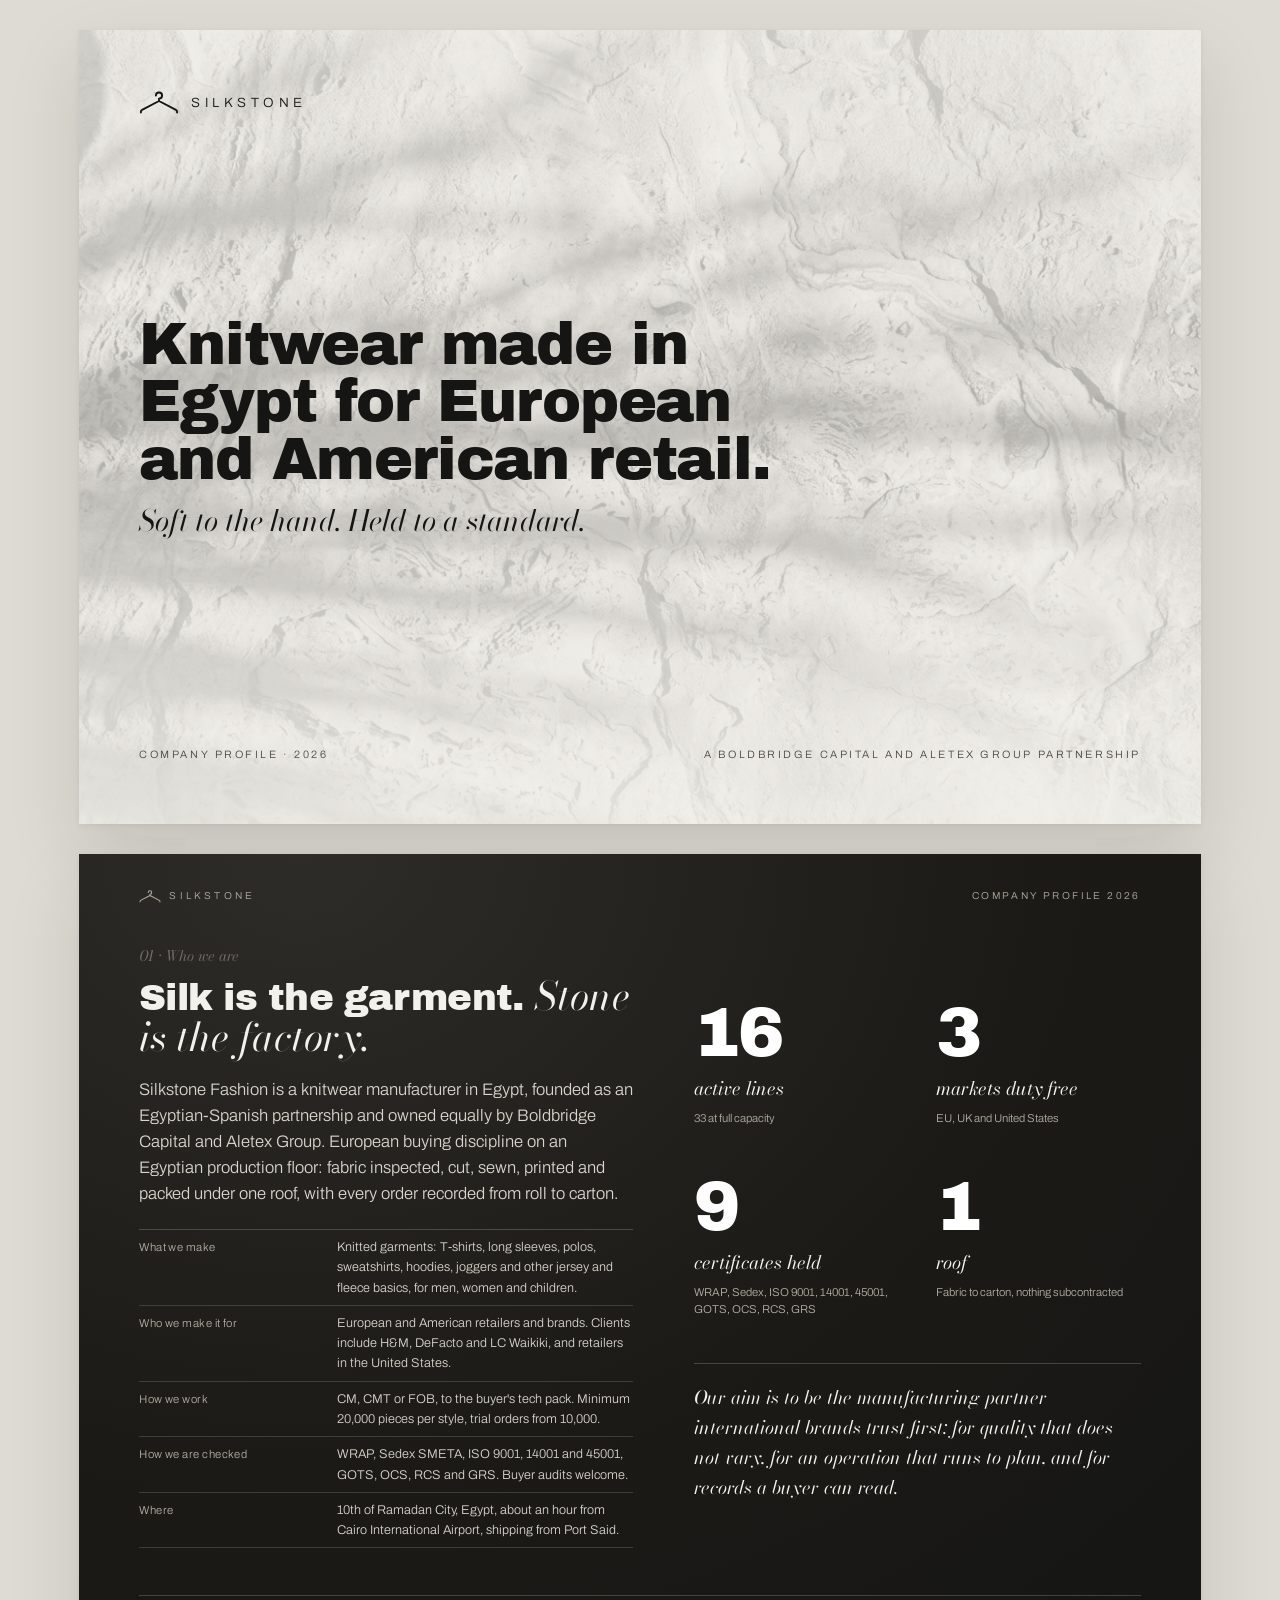
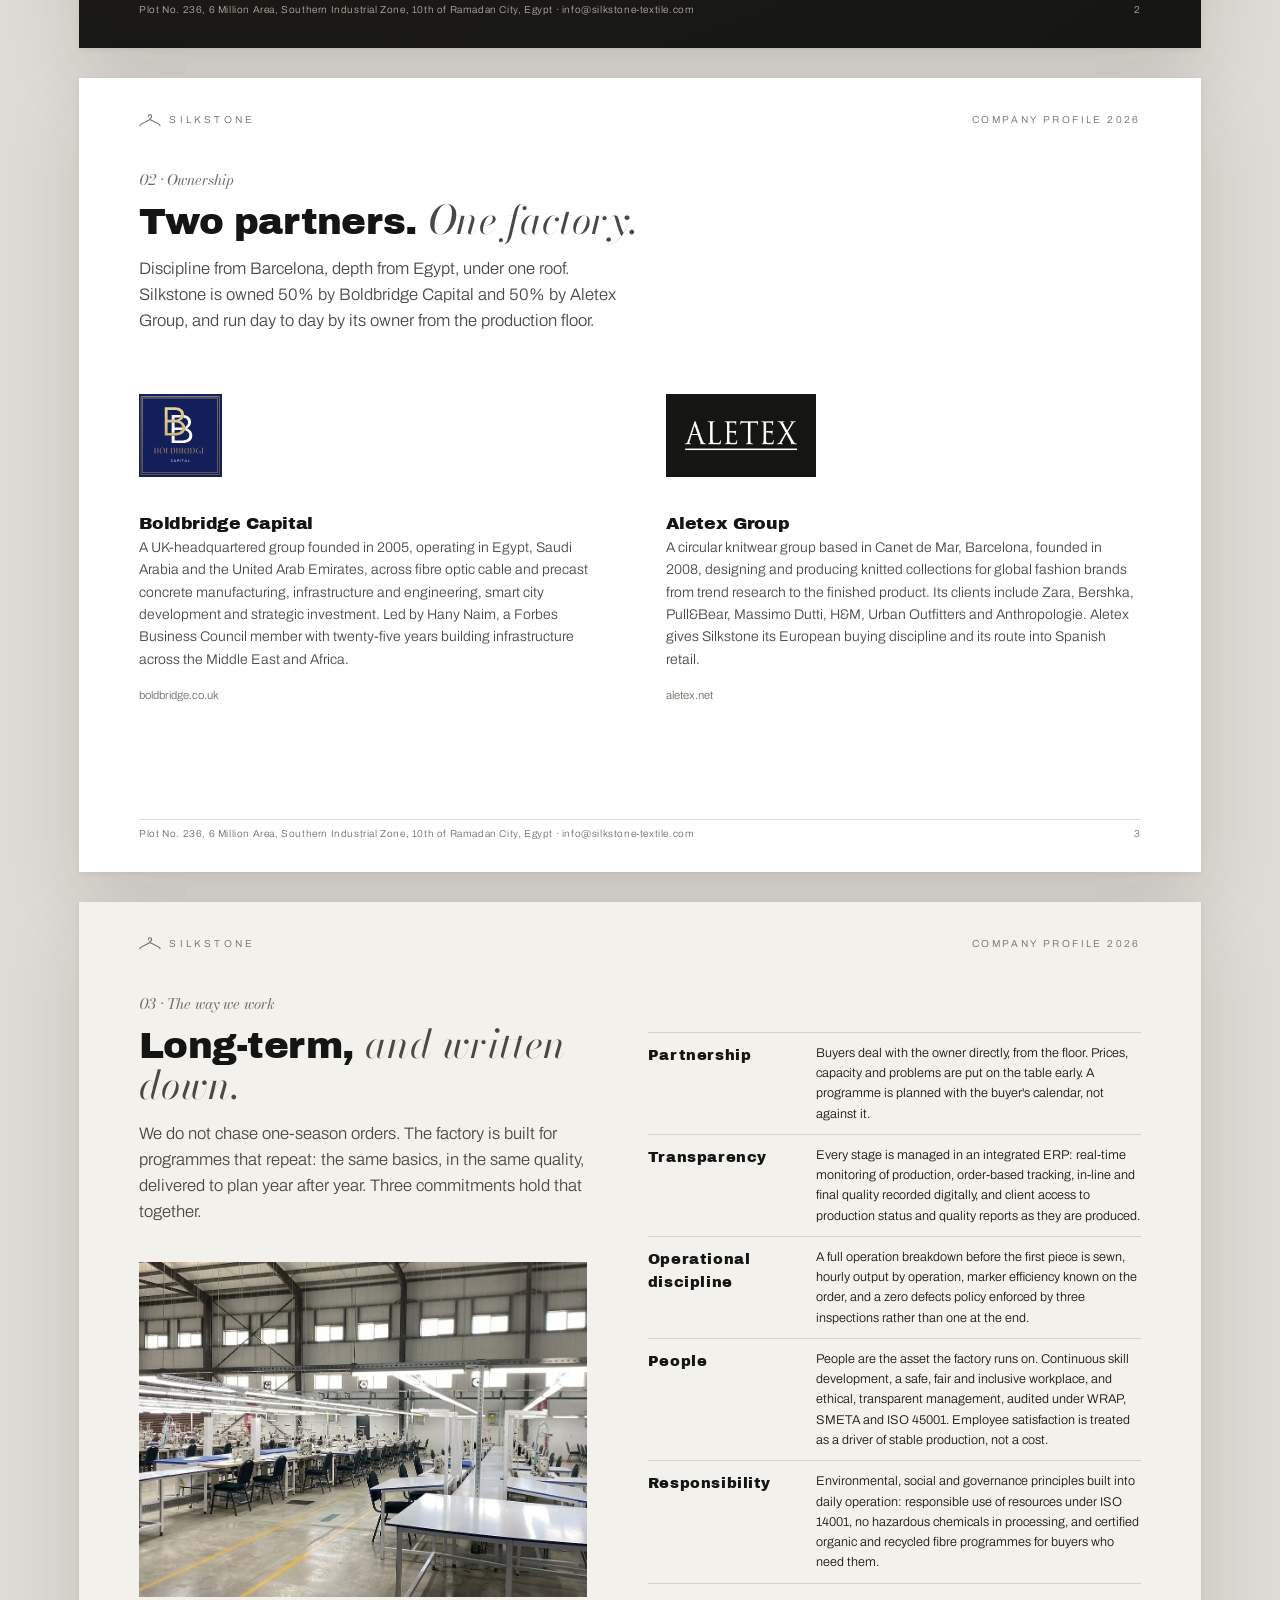
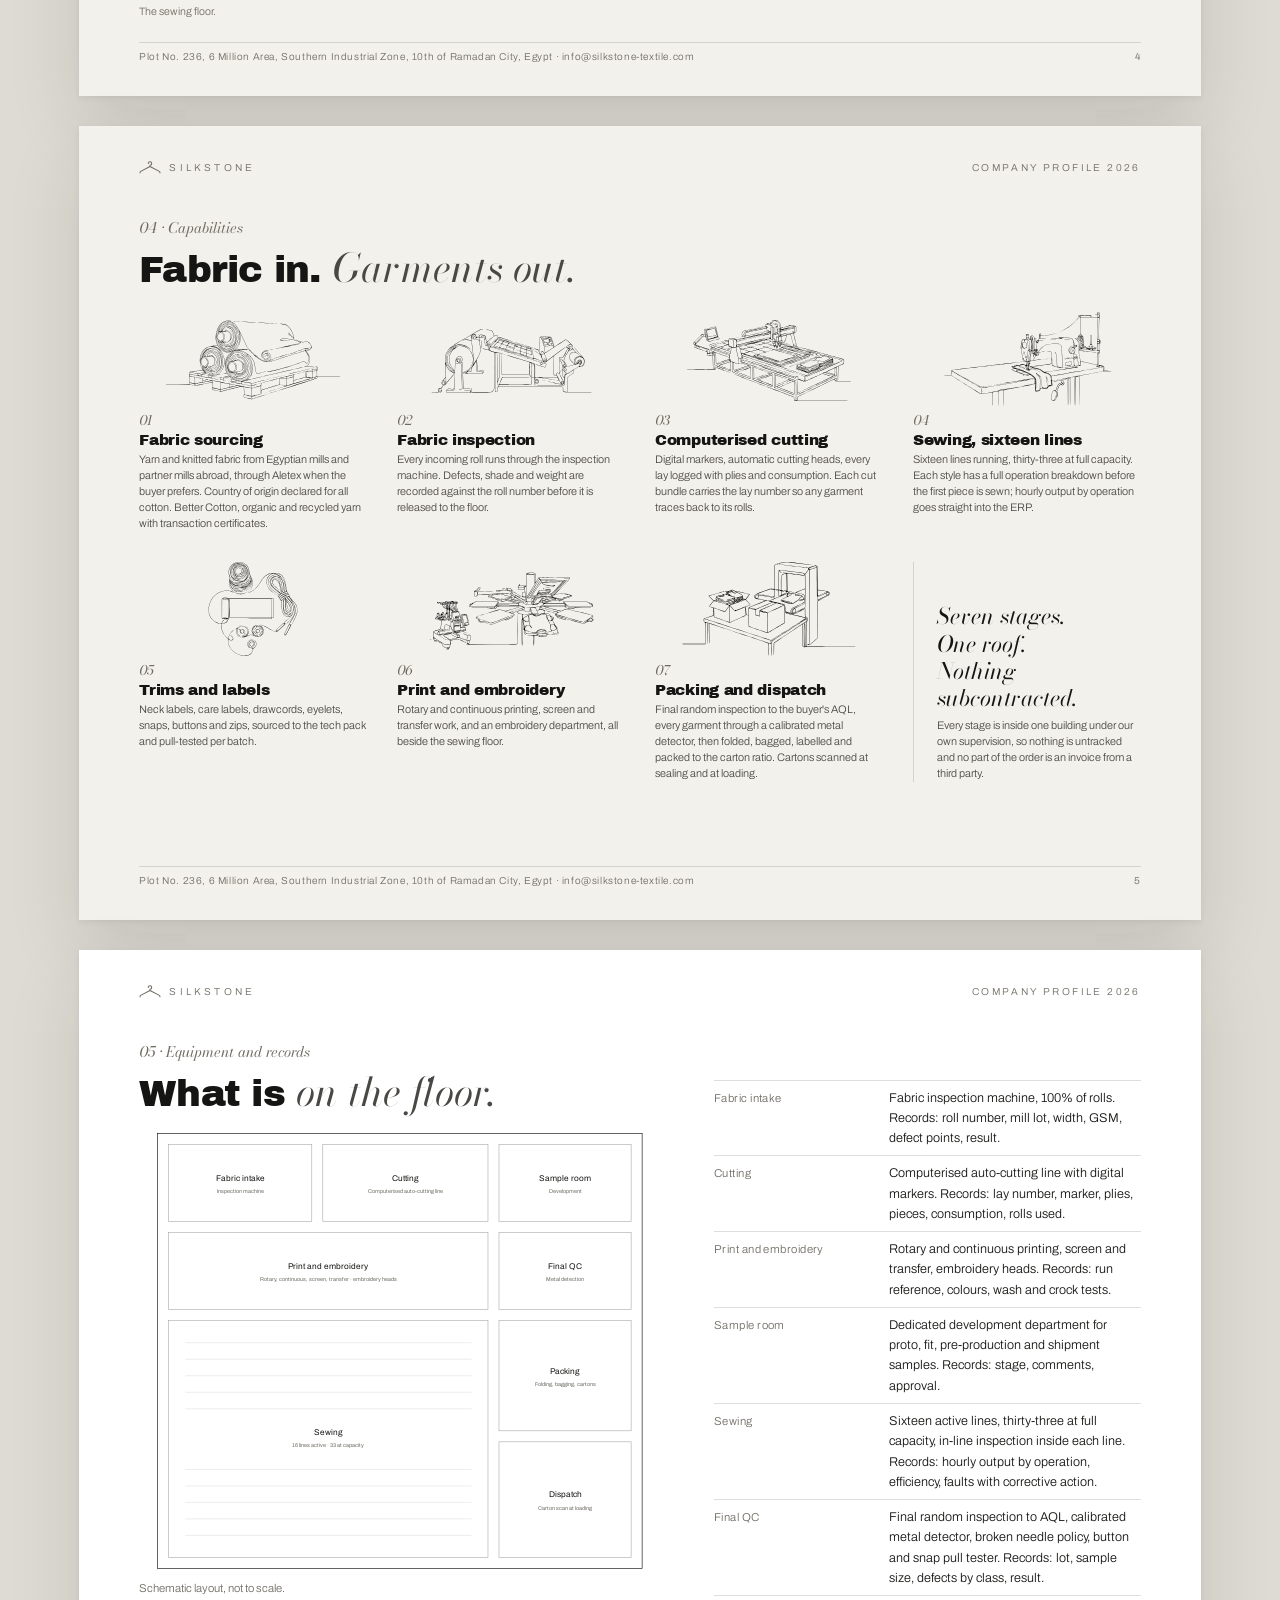
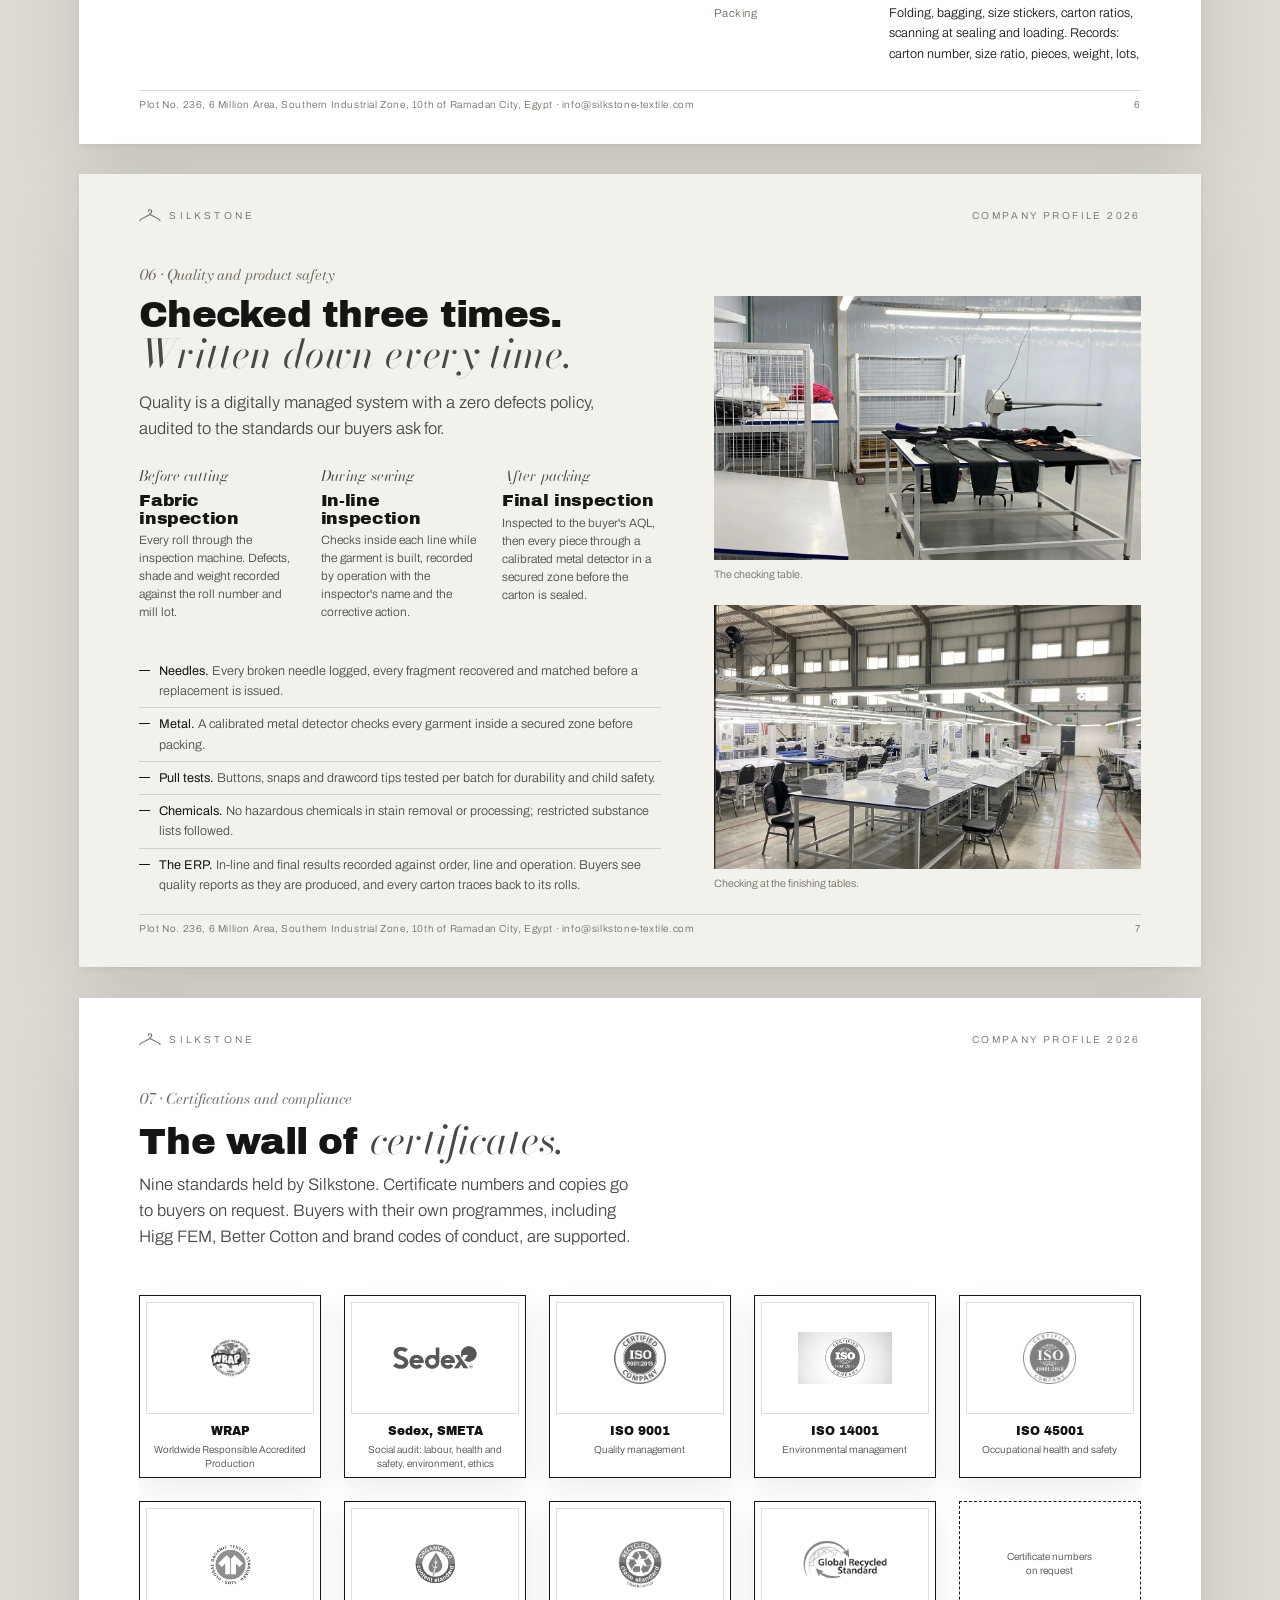
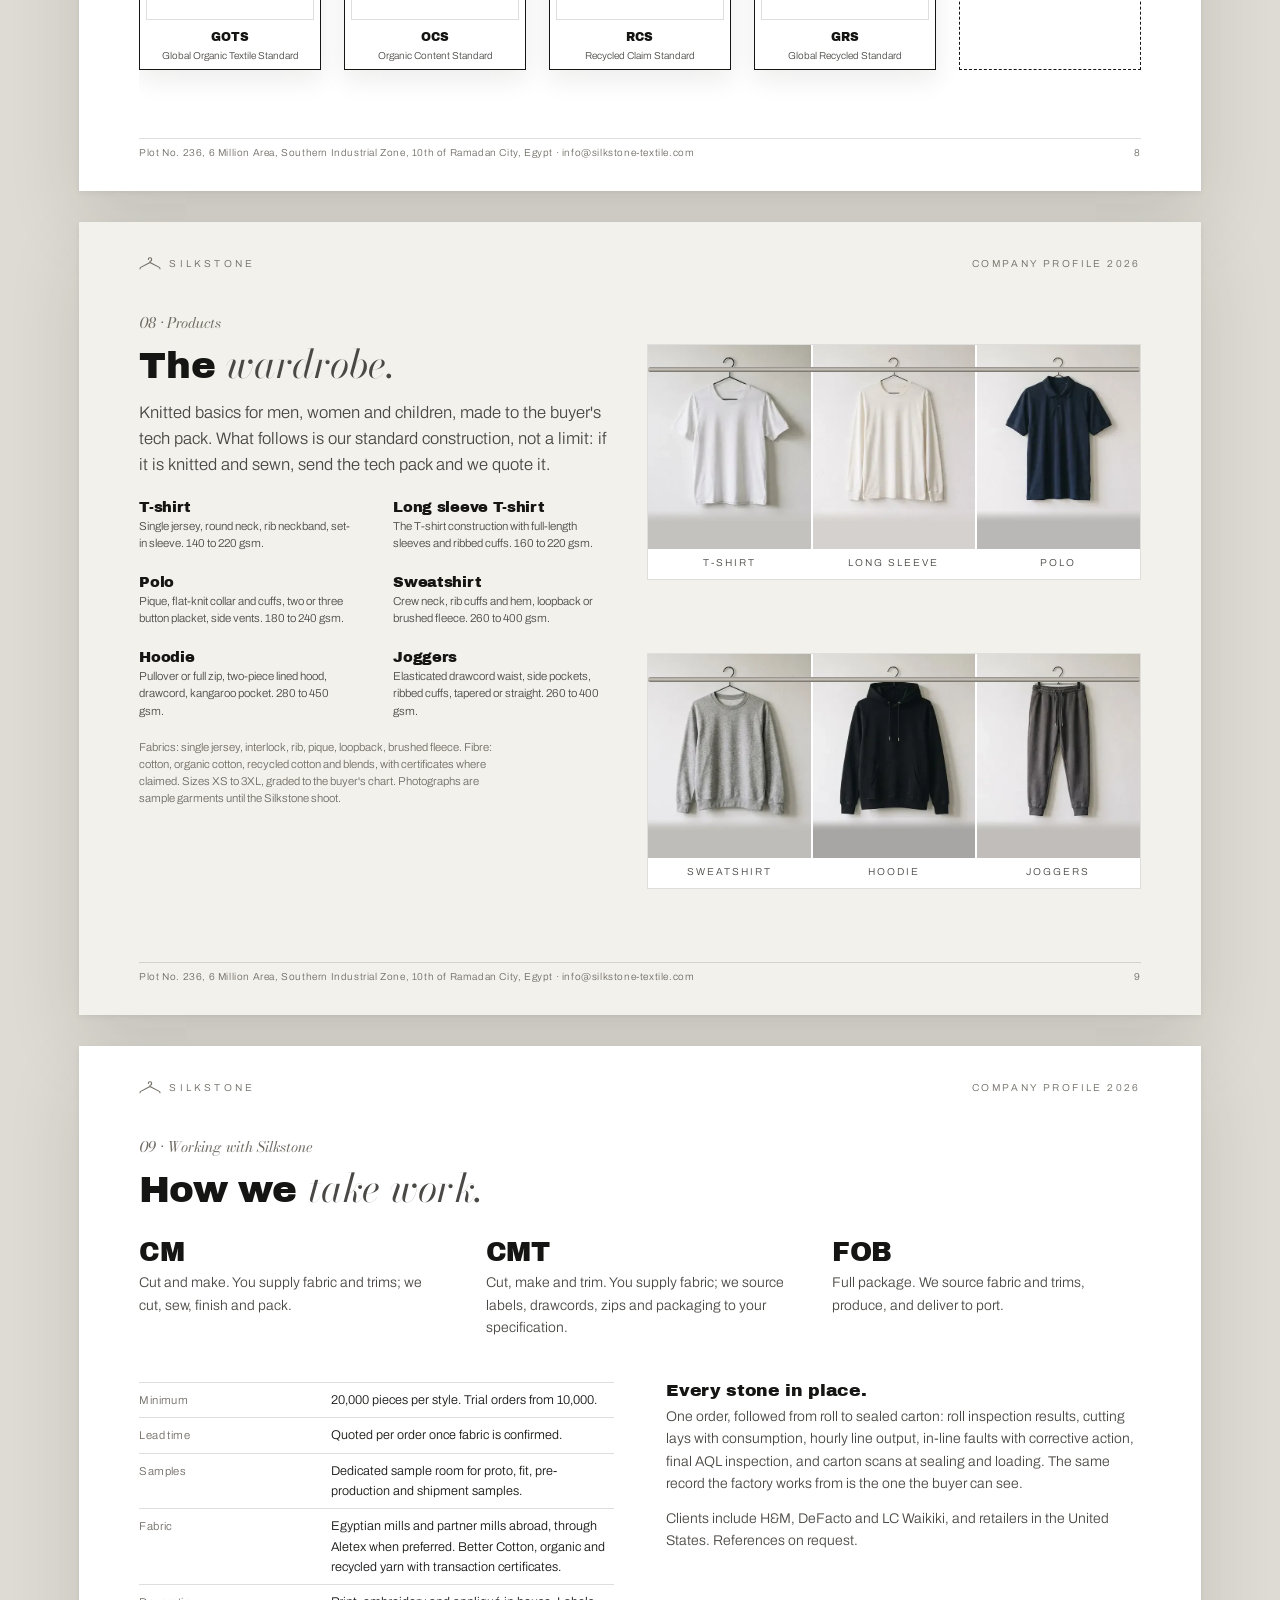
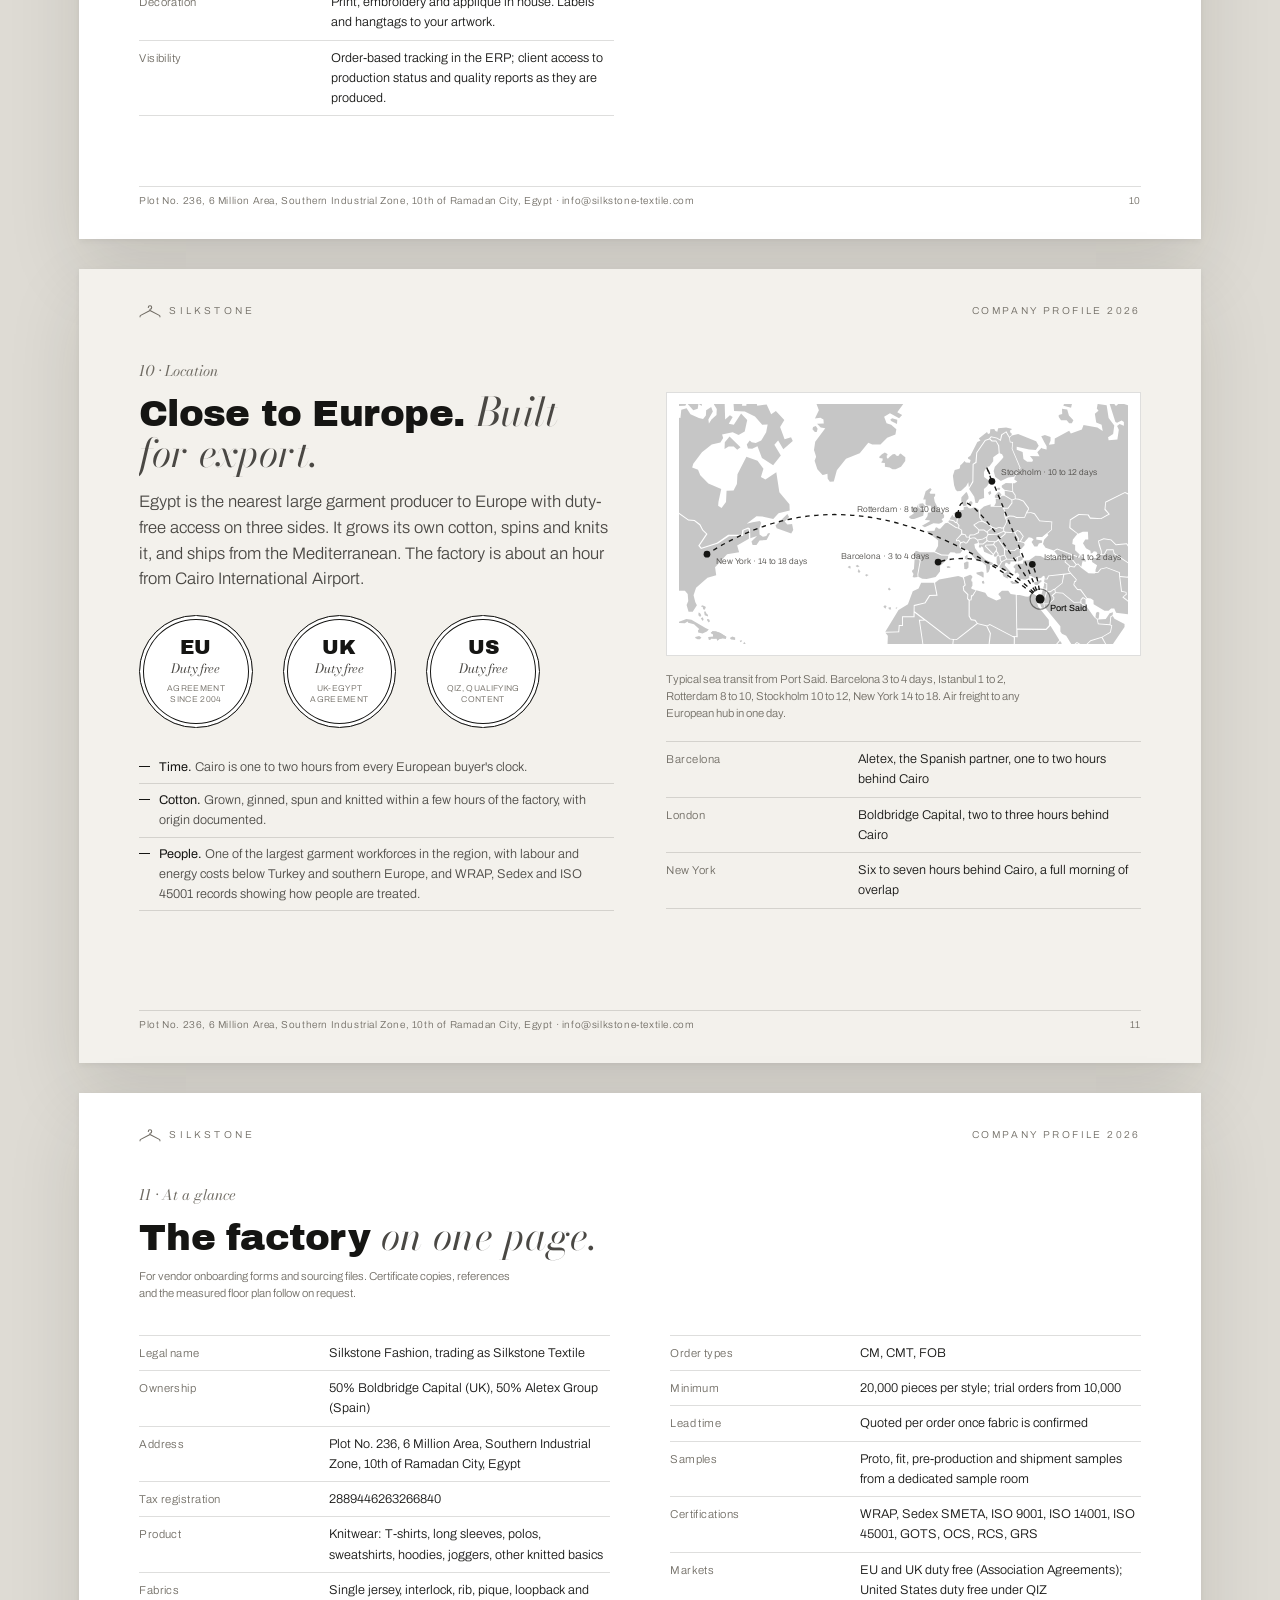
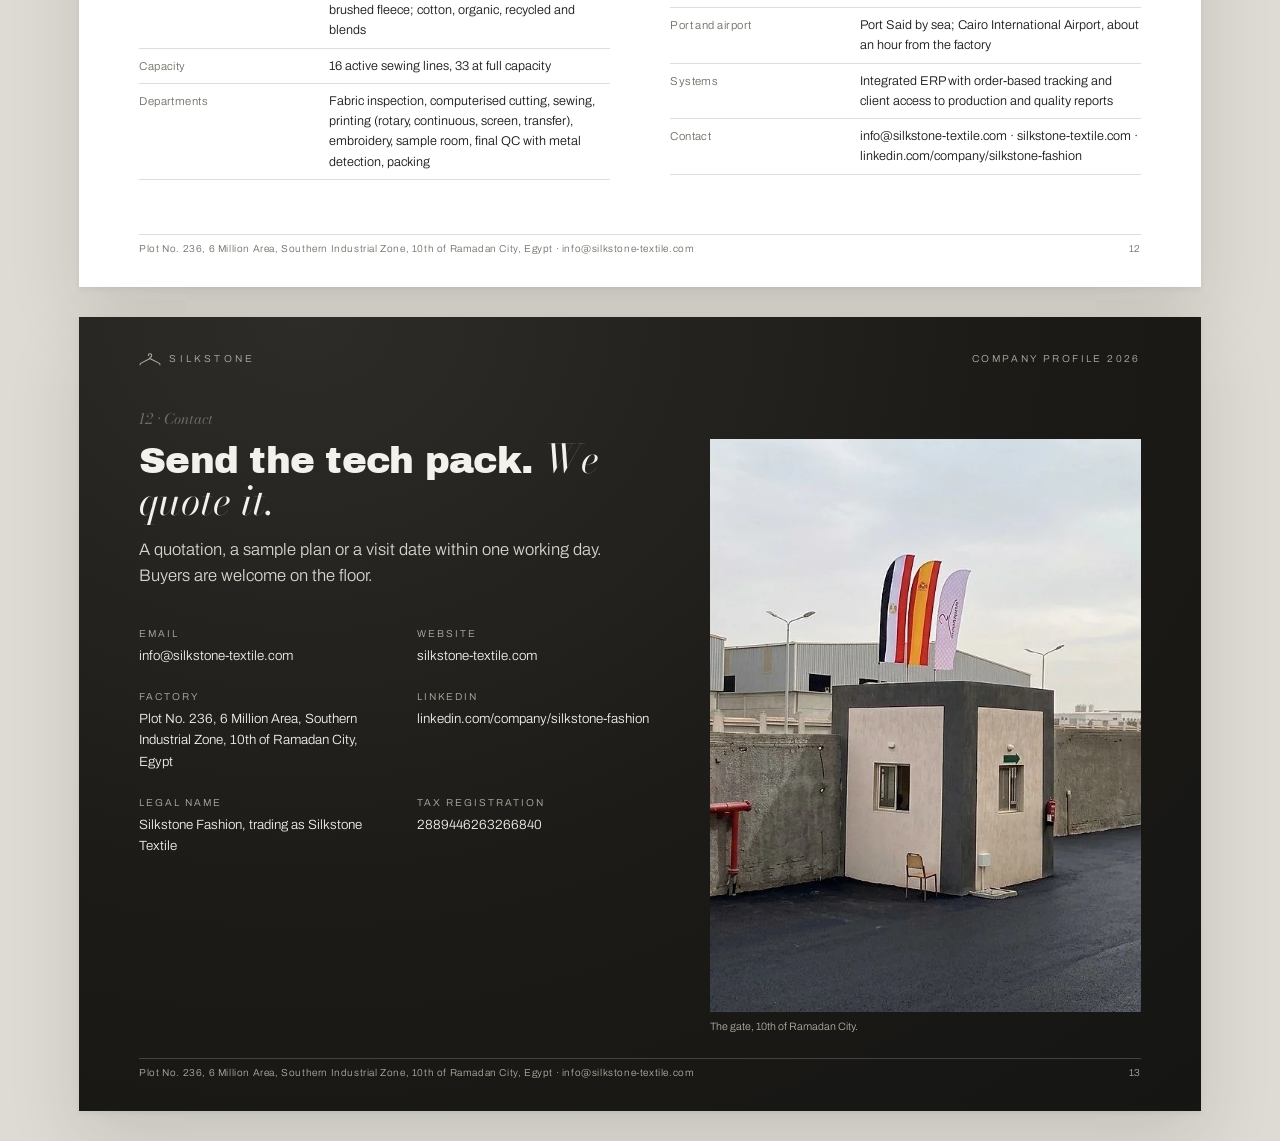
==== profile/index.html @ ae48a901 "Silkstone website, release version: full site with styles, photos, fonts and scripts" ====
<!DOCTYPE html>
<html lang="en">
<head>
<meta charset="UTF-8">
<meta name="viewport" content="width=device-width, initial-scale=1.0">
<title>Silkstone Fashion · Company profile 2026</title>
<meta name="robots" content="noindex">
<link rel="icon" href="../assets/logos/favicon.svg" type="image/svg+xml">
<link rel="preconnect" href="https://fonts.googleapis.com">
<link rel="preconnect" href="https://fonts.gstatic.com" crossorigin>
<link href="https://fonts.googleapis.com/css2?family=Archivo+Black&family=Archivo:wght@300;400;500&family=Bodoni+Moda:ital,opsz,wght@1,6..96,400;1,6..96,500&display=swap" rel="stylesheet">
<style>
:root{--white:#FFFFFF;--bone:#F3F1EC;--sand:#E9E3D8;--ash:#6F6B63;--graphite:#4A4844;--black:#151513;--line:rgba(21,21,19,.14);--line-strong:rgba(21,21,19,.4);
  --font:"Archivo",system-ui,sans-serif;--stone:"Archivo Black","Archivo",sans-serif;--silk:"Bodoni Moda","Didot",Georgia,serif;--m:16mm}
*{box-sizing:border-box}
html,body{margin:0;background:#dedbd4;color:var(--black);font-family:var(--font);font-weight:300;font-size:10.5pt;line-height:1.6;-webkit-font-smoothing:antialiased}
.page{width:297mm;height:210mm;position:relative;overflow:hidden;background:var(--bone);margin:8mm auto;page-break-after:always;break-after:page;padding:var(--m)}
.page.white{background:var(--white)}
.page.dark{background:radial-gradient(120% 140% at 20% 0%,#2E2C28 0%,#1B1A17 55%,#151513 100%);color:var(--bone)}
@media print{html,body{background:#fff}.page{margin:0;box-shadow:none}@page{size:A4 landscape;margin:0}}
@media screen{.page{box-shadow:0 30px 70px rgba(21,21,19,.12),0 2px 6px rgba(21,21,19,.06)}}
h1,h2,h3{font-family:var(--stone);font-weight:400;margin:0;letter-spacing:-.02em;line-height:1.02}
h1{font-size:46pt;line-height:.98}
h2{font-size:28pt}
h3{font-size:13pt}
em,.silk{font-family:var(--silk);font-style:italic;font-weight:400;font-variation-settings:"opsz" 72;letter-spacing:0;color:var(--graphite)}
h1 em,h2 em{font-size:1.06em}
.dark em,.dark .silk{color:var(--bone)}
p{margin:0 0 .9em;max-width:62ch}
.lead{font-size:12.5pt;line-height:1.55;color:var(--graphite);max-width:50ch}
.muted{color:var(--graphite)}
.small{font-size:8.5pt;color:var(--ash);line-height:1.5}
.label{font-size:7.5pt;letter-spacing:.3em;text-transform:uppercase;color:var(--ash);font-weight:400}
.dark .label,.dark .small{color:#B4AFA3}
.dark p{color:#D9D5CC}
/* running head and foot */
.head{position:absolute;left:var(--m);right:var(--m);top:9mm;display:flex;justify-content:space-between;align-items:center;font-size:7.5pt;letter-spacing:.24em;text-transform:uppercase;color:var(--ash)}
.head .brand{display:flex;align-items:center;gap:8px;letter-spacing:.34em}
.head .brand svg{width:22px;height:auto;overflow:visible}
.head .brand svg path{fill:none;stroke:currentColor;stroke-width:5;stroke-linecap:round;stroke-linejoin:round}
.dark .head{color:#B4AFA3}
.foot{position:absolute;left:var(--m);right:var(--m);bottom:8mm;display:flex;justify-content:space-between;font-size:7.5pt;letter-spacing:.06em;color:var(--ash);border-top:1px solid var(--line);padding-top:6px}
.dark .foot{color:#B4AFA3;border-color:rgba(243,241,236,.2)}
.n{font-family:var(--silk);font-style:italic;font-size:11pt;color:var(--ash);display:block;margin-bottom:8px}
.body{position:absolute;left:var(--m);right:var(--m);top:24mm;bottom:20mm;overflow:hidden;display:flex;flex-direction:column}
.body>.two,.body>.contact-grid,.body>.wardrobe,.body>.stages{flex:1;height:auto;min-height:0}
.two>*{min-height:0;min-width:0}
/* grids */
.two{display:grid;grid-template-columns:1fr 1fr;gap:14mm;height:100%}
.two.narrow{grid-template-columns:1.1fr .9fr}
.three{display:grid;grid-template-columns:repeat(3,1fr);gap:10mm}
.four{display:grid;grid-template-columns:repeat(4,1fr);gap:8mm}
.fig{margin:0;height:100%;display:flex;flex-direction:column}
.fig img{width:100%;flex:1;min-height:0;object-fit:cover;display:block}
.fig figcaption{font-size:8pt;color:var(--ash);margin-top:6px}
.blank{display:grid;place-items:center;text-align:center;color:var(--ash);font-size:8.5pt;letter-spacing:.04em;line-height:1.6;background:var(--white);border:1px solid var(--line);background-image:repeating-linear-gradient(135deg,transparent 0 22px,rgba(21,21,19,.035) 22px 23px)}
.rows{border-top:1px solid var(--line)}
.row{display:grid;grid-template-columns:34% 1fr;gap:8mm;padding:7px 0;border-bottom:1px solid var(--line);font-size:9.5pt}
.row .k{color:var(--ash);font-size:8.5pt;letter-spacing:.04em;padding-top:1px}
.rows.dk{border-color:rgba(243,241,236,.2)}.rows.dk .row{border-color:rgba(243,241,236,.16);color:#D9D5CC}.rows.dk .row .k{color:#B4AFA3}
.dash{list-style:none;padding:0;margin:0}
.dash li{position:relative;padding:6px 0 6px 20px;border-bottom:1px solid var(--line);color:var(--graphite);font-size:9.5pt}
.dash li::before{content:"";position:absolute;left:0;top:15px;width:11px;height:1px;background:var(--black)}
.dash li b{color:var(--black);font-weight:400}
/* cover */
.cover{background:var(--bone) url(../assets/img/limestone-2000.webp) center/cover no-repeat}
.cover::before{content:"";position:absolute;inset:0;background:linear-gradient(180deg,rgba(243,241,236,.82),rgba(243,241,236,.7) 50%,rgba(243,241,236,.92))}
.cover .in{position:relative;height:100%;display:flex;flex-direction:column;justify-content:space-between}
.cover .brand{display:flex;align-items:center;gap:12px;font-size:10pt;letter-spacing:.34em}
.cover .brand svg{width:40px;overflow:visible}
.cover .brand svg path{fill:none;stroke:currentColor;stroke-width:5;stroke-linecap:round;stroke-linejoin:round}
.cover h1{max-width:18ch;font-size:44pt}
.cover .silk{display:block;font-size:22pt;margin-top:10px;color:var(--black)}
.cover .meta{display:flex;justify-content:space-between;align-items:flex-end;font-size:8pt;letter-spacing:.24em;text-transform:uppercase;color:var(--graphite)}
/* figures slab */
.figs{display:grid;grid-template-columns:repeat(4,1fr);gap:10mm;align-items:start}
.figs b{display:block;font-family:var(--stone);font-weight:400;font-size:52pt;line-height:1;color:var(--white);letter-spacing:-.03em}
.figs i{display:block;font-family:var(--silk);font-size:14pt;color:var(--bone);margin-top:6px}
.figs small{display:block;color:#B4AFA3;font-size:8.5pt;margin-top:6px;line-height:1.5}
/* partners */
.partner .plogo{height:26mm;display:flex;align-items:center;margin-bottom:8mm}
.partner .plogo img{height:22mm;width:auto}
.partner .plogo .darkbox{background:var(--black);height:22mm;display:flex;align-items:center;padding:0 18px}
.partner .plogo .darkbox img{height:auto;width:30mm}
/* stages */
.stages{display:grid;grid-template-columns:repeat(4,1fr);gap:8mm 8mm;height:100%;align-content:start}
.stage img{width:100%;height:25mm;object-fit:contain;display:block;margin-bottom:4px}
.stage h3{font-size:11.5pt;margin-bottom:4px}
.stage p{font-size:8.2pt;color:var(--graphite);line-height:1.45;margin:0}
.stage .num{font-family:var(--silk);font-style:italic;color:var(--ash);font-size:10pt}
.stage.closing{display:flex;flex-direction:column;justify-content:flex-end;border-left:1px solid var(--line);padding-left:6mm}
/* plan */
.plan{width:100%;height:auto;max-height:118mm;display:block}
.plan .shell{fill:none;stroke:var(--black);stroke-width:1.2}
.plan rect.r{fill:var(--white);stroke:var(--line-strong);stroke-width:1}
.plan text{font-size:15px;fill:var(--black);text-anchor:middle;font-family:var(--font);font-weight:400}
.plan text.sub{font-size:10px;fill:var(--ash)}
.plan .lines line{stroke:var(--line);stroke-width:1}
/* certificates */
.frames{display:grid;grid-template-columns:repeat(5,1fr);gap:6mm}
.frame{background:var(--white);border:1px solid var(--black);padding:6px;text-align:center;box-shadow:0 10px 24px rgba(21,21,19,.08)}
.frame .mat{border:1px solid var(--line);aspect-ratio:3/2;display:grid;place-items:center;padding:10px}
.frame .mat img{max-height:14mm;max-width:70%;filter:grayscale(1);opacity:.85}
.frame b{display:block;font-family:var(--stone);font-weight:400;font-size:9pt;margin:8px 0 2px}
.frame span{display:block;font-size:7.5pt;color:var(--graphite);line-height:1.4;padding:0 4px}
/* wardrobe */
.rail{position:relative;background:var(--white);border:1px solid var(--line);padding:0;align-self:start}
.rail .steel{position:absolute;left:0;right:0;top:6mm;height:5px;background:linear-gradient(180deg,#8f8b84,#c9c5bd 45%,#6f6b63);border-radius:3px;z-index:2}
.rail .strip{display:grid;grid-template-columns:repeat(3,1fr);gap:2px}
.wardrobe{display:grid;grid-template-columns:1fr 1.05fr;grid-template-rows:1fr 1fr;gap:6mm 10mm;height:100%}
.wardrobe>div:first-child{grid-row:1/span 2}
.rail .strip div{text-align:center;font-size:7.5pt;letter-spacing:.2em;text-transform:uppercase;color:var(--graphite);padding-bottom:8px}
.rail .strip img{width:100%;height:54mm;object-fit:cover;object-position:50% 20%;display:block;margin-bottom:6px}
.specs{display:grid;grid-template-columns:repeat(3,1fr);gap:6mm 10mm;margin-top:8mm}
.spec h3{font-size:11pt;margin-bottom:3px}
.spec p{font-size:8.6pt;color:var(--graphite);line-height:1.5;margin:0}
/* map */
.routemap{position:relative;background:var(--white);border:1px solid var(--line);padding:3mm;height:70mm}
.routemap .crop{position:relative;overflow:hidden;height:100%}
.routemap .inner{position:absolute;width:237%;left:-55%;top:-34%}
.routemap .inner img{width:100%;opacity:.22;filter:grayscale(1);display:block}
.routes{position:absolute;inset:0;width:100%;height:100%}
.routes path{fill:none;stroke:var(--black);stroke-width:1.2;stroke-dasharray:4 4}
.routes circle{fill:var(--black)}
.routes text{font-size:7.5px;fill:var(--graphite);font-family:var(--font)}
.routes .home text{font-size:8px;fill:var(--black);font-weight:500}
.routes .home .ring{fill:none;stroke:var(--black);stroke-width:1;opacity:.5}
.stamps{display:flex;gap:8mm;margin-top:6mm}
.stamp{width:30mm;aspect-ratio:1;border:1px solid var(--black);border-radius:50%;display:grid;place-content:center;text-align:center;padding:8px;box-shadow:inset 0 0 0 3px var(--white),inset 0 0 0 4px var(--black);background:var(--white)}
.stamp b{font-family:var(--stone);font-weight:400;font-size:15pt;display:block;line-height:1}
.stamp span{display:block;font-family:var(--silk);font-style:italic;font-size:9.5pt;color:var(--graphite);margin-top:2px}
.stamp small{display:block;font-size:6.3pt;letter-spacing:.04em;text-transform:uppercase;color:var(--ash);margin-top:4px;line-height:1.3;max-width:22mm;margin-left:auto;margin-right:auto}
/* contact */
.contact-grid{display:grid;grid-template-columns:1.2fr 1fr;gap:14mm;height:100%}
.facts{display:grid;grid-template-columns:1fr 1fr;gap:6mm 10mm;margin:0}
.facts dt{font-size:7.5pt;letter-spacing:.2em;text-transform:uppercase;color:var(--ash);margin-bottom:3px}
.facts dd{margin:0;font-size:10pt}
.dark .facts dt{color:#B4AFA3}
.dark .facts dd{color:var(--bone)}
</style>
</head>
<body>

<!-- 1 · Cover -->
<section class="page cover">
  <div class="in">
    <div class="brand"><svg viewBox="0 0 104 62" aria-hidden="true"><path d="M44 12 A8 8 0 1 1 52 20 L52 26 L96 49 Q100 51 99 56 M52 26 L8 49 Q4 51 5 56"/></svg>SILKSTONE</div>
    <div>
      <h1>Knitwear made in Egypt for European and American retail.</h1>
      <span class="silk">Soft to the hand. Held to a standard.</span>
    </div>
    <div class="meta"><span>Company profile · 2026</span><span>A Boldbridge Capital and Aletex Group partnership</span></div>
  </div>
</section>

<!-- 2 · Who we are -->
<section class="page dark">
  <div class="head"><span class="brand"><svg viewBox="0 0 104 62" aria-hidden="true"><path d="M44 12 A8 8 0 1 1 52 20 L52 26 L96 49 Q100 51 99 56 M52 26 L8 49 Q4 51 5 56"/></svg>SILKSTONE</span><span>Company profile 2026</span></div>
  <div class="body">
    <span class="n">01 · Who we are</span>
    <div class="two" style="grid-template-columns:1.05fr .95fr;gap:16mm;height:auto">
      <div>
        <h2>Silk is the garment. <em>Stone is the factory.</em></h2>
        <p class="lead" style="color:#D9D5CC;margin-top:5mm">Silkstone Fashion is a knitwear manufacturer in Egypt, founded as an Egyptian-Spanish partnership and owned equally by Boldbridge Capital and Aletex Group. European buying discipline on an Egyptian production floor: fabric inspected, cut, sewn, printed and packed under one roof, with every order recorded from roll to carton.</p>
        <div class="rows dk" style="margin-top:6mm">
          <div class="row"><div class="k">What we make</div><div>Knitted garments: T-shirts, long sleeves, polos, sweatshirts, hoodies, joggers and other jersey and fleece basics, for men, women and children.</div></div>
          <div class="row"><div class="k">Who we make it for</div><div>European and American retailers and brands. Clients include H&amp;M, DeFacto and LC Waikiki, and retailers in the United States.</div></div>
          <div class="row"><div class="k">How we work</div><div>CM, CMT or FOB, to the buyer's tech pack. Minimum 20,000 pieces per style, trial orders from 10,000.</div></div>
          <div class="row"><div class="k">How we are checked</div><div>WRAP, Sedex SMETA, ISO 9001, 14001 and 45001, GOTS, OCS, RCS and GRS. Buyer audits welcome.</div></div>
          <div class="row"><div class="k">Where</div><div>10th of Ramadan City, Egypt, about an hour from Cairo International Airport, shipping from Port Said.</div></div>
        </div>
      </div>
      <div class="figs" style="grid-template-columns:1fr 1fr;gap:12mm 10mm;align-content:start;padding-top:6mm">
        <div><b>16</b><i>active lines</i><small>33 at full capacity</small></div>
        <div><b>3</b><i>markets duty free</i><small>EU, UK and United States</small></div>
        <div><b>9</b><i>certificates held</i><small>WRAP, Sedex, ISO 9001, 14001, 45001, GOTS, OCS, RCS, GRS</small></div>
        <div><b>1</b><i>roof</i><small>Fabric to carton, nothing subcontracted</small></div>
        <div style="grid-column:1/-1;border-top:1px solid rgba(243,241,236,.2);padding-top:5mm"><span class="silk" style="font-size:14pt;color:var(--bone)">Our aim is to be the manufacturing partner international brands trust first: for quality that does not vary, for an operation that runs to plan, and for records a buyer can read.</span></div>
      </div>
    </div>
  </div>
  <div class="foot"><span>Plot No. 236, 6 Million Area, Southern Industrial Zone, 10th of Ramadan City, Egypt · info@silkstone-textile.com</span><span>2</span></div>
</section>

<!-- 3 · Two partners -->
<section class="page white">
  <div class="head"><span class="brand"><svg viewBox="0 0 104 62" aria-hidden="true"><path d="M44 12 A8 8 0 1 1 52 20 L52 26 L96 49 Q100 51 99 56 M52 26 L8 49 Q4 51 5 56"/></svg>SILKSTONE</span><span>Company profile 2026</span></div>
  <div class="body">
    <span class="n">02 · Ownership</span>
    <h2>Two partners. <em>One factory.</em></h2>
    <p class="lead" style="margin-top:4mm">Discipline from Barcelona, depth from Egypt, under one roof. Silkstone is owned 50% by Boldbridge Capital and 50% by Aletex Group, and run day to day by its owner from the production floor.</p>
    <div class="two" style="height:auto;margin-top:10mm">
      <article class="partner">
        <div class="plogo"><img src="../assets/logos/boldbridge-full.svg" alt="Boldbridge Capital"></div>
        <h3>Boldbridge Capital</h3>
        <p class="muted" style="margin-top:4px">A UK-headquartered group founded in 2005, operating in Egypt, Saudi Arabia and the United Arab Emirates, across fibre optic cable and precast concrete manufacturing, infrastructure and engineering, smart city development and strategic investment. Led by Hany Naim, a Forbes Business Council member with twenty-five years building infrastructure across the Middle East and Africa.</p>
        <span class="small">boldbridge.co.uk</span>
      </article>
      <article class="partner">
        <div class="plogo"><span class="darkbox"><img src="../assets/logos/aletex-white.png" alt="Aletex Group"></span></div>
        <h3>Aletex Group</h3>
        <p class="muted" style="margin-top:4px">A circular knitwear group based in Canet de Mar, Barcelona, founded in 2008, designing and producing knitted collections for global fashion brands from trend research to the finished product. Its clients include Zara, Bershka, Pull&amp;Bear, Massimo Dutti, H&amp;M, Urban Outfitters and Anthropologie. Aletex gives Silkstone its European buying discipline and its route into Spanish retail.</p>
        <span class="small">aletex.net</span>
      </article>
    </div>
  </div>
  <div class="foot"><span>Plot No. 236, 6 Million Area, Southern Industrial Zone, 10th of Ramadan City, Egypt · info@silkstone-textile.com</span><span>3</span></div>
</section>

<!-- 3b · The way we work -->
<section class="page">
  <div class="head"><span class="brand"><svg viewBox="0 0 104 62" aria-hidden="true"><path d="M44 12 A8 8 0 1 1 52 20 L52 26 L96 49 Q100 51 99 56 M52 26 L8 49 Q4 51 5 56"/></svg>SILKSTONE</span><span>Company profile 2026</span></div>
  <div class="body">
    <span class="n">03 · The way we work</span>
    <div class="two" style="grid-template-columns:1fr 1.1fr;gap:16mm">
      <div style="display:flex;flex-direction:column;min-height:0">
        <h2>Long-term, <em>and written down.</em></h2>
        <p class="lead" style="margin-top:4mm">We do not chase one-season orders. The factory is built for programmes that repeat: the same basics, in the same quality, delivered to plan year after year. Three commitments hold that together.</p>
        <figure class="fig" style="flex:1;min-height:0;margin-top:6mm"><img src="../assets/img/photo-floor-lines-1400.webp" alt="Sewing lines" style="height:100%"><figcaption>The sewing floor.</figcaption></figure>
      </div>
      <div>
        <div class="rows" style="margin-top:2mm">
          <div class="row" style="grid-template-columns:28% 1fr;padding:10px 0"><div class="k" style="font-family:var(--stone);color:var(--black);font-size:11pt">Partnership</div><div>Buyers deal with the owner directly, from the floor. Prices, capacity and problems are put on the table early. A programme is planned with the buyer's calendar, not against it.</div></div>
          <div class="row" style="grid-template-columns:28% 1fr;padding:10px 0"><div class="k" style="font-family:var(--stone);color:var(--black);font-size:11pt">Transparency</div><div>Every stage is managed in an integrated ERP: real-time monitoring of production, order-based tracking, in-line and final quality recorded digitally, and client access to production status and quality reports as they are produced.</div></div>
          <div class="row" style="grid-template-columns:28% 1fr;padding:10px 0"><div class="k" style="font-family:var(--stone);color:var(--black);font-size:11pt">Operational discipline</div><div>A full operation breakdown before the first piece is sewn, hourly output by operation, marker efficiency known on the order, and a zero defects policy enforced by three inspections rather than one at the end.</div></div>
          <div class="row" style="grid-template-columns:28% 1fr;padding:10px 0"><div class="k" style="font-family:var(--stone);color:var(--black);font-size:11pt">People</div><div>People are the asset the factory runs on. Continuous skill development, a safe, fair and inclusive workplace, and ethical, transparent management, audited under WRAP, SMETA and ISO 45001. Employee satisfaction is treated as a driver of stable production, not a cost.</div></div>
          <div class="row" style="grid-template-columns:28% 1fr;padding:10px 0"><div class="k" style="font-family:var(--stone);color:var(--black);font-size:11pt">Responsibility</div><div>Environmental, social and governance principles built into daily operation: responsible use of resources under ISO 14001, no hazardous chemicals in processing, and certified organic and recycled fibre programmes for buyers who need them.</div></div>
        </div>
      </div>
    </div>
  </div>
  <div class="foot"><span>Plot No. 236, 6 Million Area, Southern Industrial Zone, 10th of Ramadan City, Egypt · info@silkstone-textile.com</span><span>4</span></div>
</section>

<!-- 4 · The floor: seven stages -->
<section class="page">
  <div class="head"><span class="brand"><svg viewBox="0 0 104 62" aria-hidden="true"><path d="M44 12 A8 8 0 1 1 52 20 L52 26 L96 49 Q100 51 99 56 M52 26 L8 49 Q4 51 5 56"/></svg>SILKSTONE</span><span>Company profile 2026</span></div>
  <div class="body">
    <span class="n">04 · Capabilities</span>
    <h2 style="margin-bottom:6mm">Fabric in. <em>Garments out.</em></h2>
    <div class="stages">
      <div class="stage"><img src="../assets/draw/rolls.svg" alt=""><span class="num">01</span><h3>Fabric sourcing</h3><p>Yarn and knitted fabric from Egyptian mills and partner mills abroad, through Aletex when the buyer prefers. Country of origin declared for all cotton. Better Cotton, organic and recycled yarn with transaction certificates.</p></div>
      <div class="stage"><img src="../assets/draw/inspection.svg" alt=""><span class="num">02</span><h3>Fabric inspection</h3><p>Every incoming roll runs through the inspection machine. Defects, shade and weight are recorded against the roll number before it is released to the floor.</p></div>
      <div class="stage"><img src="../assets/draw/cutting.svg" alt=""><span class="num">03</span><h3>Computerised cutting</h3><p>Digital markers, automatic cutting heads, every lay logged with plies and consumption. Each cut bundle carries the lay number so any garment traces back to its rolls.</p></div>
      <div class="stage"><img src="../assets/draw/sewing.svg" alt=""><span class="num">04</span><h3>Sewing, sixteen lines</h3><p>Sixteen lines running, thirty-three at full capacity. Each style has a full operation breakdown before the first piece is sewn; hourly output by operation goes straight into the ERP.</p></div>
      <div class="stage"><img src="../assets/draw/trims.svg" alt=""><span class="num">05</span><h3>Trims and labels</h3><p>Neck labels, care labels, drawcords, eyelets, snaps, buttons and zips, sourced to the tech pack and pull-tested per batch.</p></div>
      <div class="stage"><img src="../assets/draw/print.svg" alt=""><span class="num">06</span><h3>Print and embroidery</h3><p>Rotary and continuous printing, screen and transfer work, and an embroidery department, all beside the sewing floor.</p></div>
      <div class="stage"><img src="../assets/draw/packing.svg" alt=""><span class="num">07</span><h3>Packing and dispatch</h3><p>Final random inspection to the buyer's AQL, every garment through a calibrated metal detector, then folded, bagged, labelled and packed to the carton ratio. Cartons scanned at sealing and at loading.</p></div>
      <div class="stage closing"><span class="silk" style="display:block;font-size:17pt;line-height:1.2;color:var(--black);margin-bottom:6px">Seven stages.<br>One roof.<br>Nothing subcontracted.</span><p>Every stage is inside one building under our own supervision, so nothing is untracked and no part of the order is an invoice from a third party.</p></div>
    </div>
  </div>
  <div class="foot"><span>Plot No. 236, 6 Million Area, Southern Industrial Zone, 10th of Ramadan City, Egypt · info@silkstone-textile.com</span><span>5</span></div>
</section>

<!-- 5 · What is on the floor -->
<section class="page white">
  <div class="head"><span class="brand"><svg viewBox="0 0 104 62" aria-hidden="true"><path d="M44 12 A8 8 0 1 1 52 20 L52 26 L96 49 Q100 51 99 56 M52 26 L8 49 Q4 51 5 56"/></svg>SILKSTONE</span><span>Company profile 2026</span></div>
  <div class="body">
    <span class="n">05 · Equipment and records</span>
    <div class="two narrow">
      <div>
        <h2 style="margin-bottom:4mm">What is <em>on the floor.</em></h2>
        <svg class="plan" viewBox="0 0 900 810" preserveAspectRatio="xMidYMin meet" aria-label="Simplified floor plan">
          <rect x="10" y="10" width="880" height="790" class="shell"/>
          <g><rect class="r" x="30" y="30" width="260" height="140"/><text x="160" y="96">Fabric intake</text><text x="160" y="118" class="sub">Inspection machine</text></g>
          <g><rect class="r" x="310" y="30" width="300" height="140"/><text x="460" y="96">Cutting</text><text x="460" y="118" class="sub">Computerised auto-cutting line</text></g>
          <g><rect class="r" x="630" y="30" width="240" height="140"/><text x="750" y="96">Sample room</text><text x="750" y="118" class="sub">Development</text></g>
          <g><rect class="r" x="30" y="190" width="580" height="140"/><text x="320" y="256">Print and embroidery</text><text x="320" y="278" class="sub">Rotary, continuous, screen, transfer · embroidery heads</text></g>
          <g><rect class="r" x="630" y="190" width="240" height="140"/><text x="750" y="256">Final QC</text><text x="750" y="278" class="sub">Metal detection</text></g>
          <g><rect class="r" x="30" y="350" width="580" height="430"/><text x="320" y="558">Sewing</text><text x="320" y="580" class="sub">16 lines active · 33 at capacity</text>
            <g class="lines"><line x1="60" y1="390" x2="580" y2="390"/><line x1="60" y1="420" x2="580" y2="420"/><line x1="60" y1="450" x2="580" y2="450"/><line x1="60" y1="480" x2="580" y2="480"/><line x1="60" y1="510" x2="580" y2="510"/><line x1="60" y1="620" x2="580" y2="620"/><line x1="60" y1="650" x2="580" y2="650"/><line x1="60" y1="680" x2="580" y2="680"/><line x1="60" y1="710" x2="580" y2="710"/><line x1="60" y1="740" x2="580" y2="740"/></g></g>
          <g><rect class="r" x="630" y="350" width="240" height="200"/><text x="750" y="446">Packing</text><text x="750" y="468" class="sub">Folding, bagging, cartons</text></g>
          <g><rect class="r" x="630" y="570" width="240" height="210"/><text x="750" y="671">Dispatch</text><text x="750" y="693" class="sub">Carton scan at loading</text></g>
        </svg>
        <p class="small" style="margin-top:6px">Schematic layout, not to scale.</p>
      </div>
      <div>
        <div class="rows" style="margin-top:2mm">
          <div class="row"><div class="k">Fabric intake</div><div>Fabric inspection machine, 100% of rolls. Records: roll number, mill lot, width, GSM, defect points, result.</div></div>
          <div class="row"><div class="k">Cutting</div><div>Computerised auto-cutting line with digital markers. Records: lay number, marker, plies, pieces, consumption, rolls used.</div></div>
          <div class="row"><div class="k">Print and embroidery</div><div>Rotary and continuous printing, screen and transfer, embroidery heads. Records: run reference, colours, wash and crock tests.</div></div>
          <div class="row"><div class="k">Sample room</div><div>Dedicated development department for proto, fit, pre-production and shipment samples. Records: stage, comments, approval.</div></div>
          <div class="row"><div class="k">Sewing</div><div>Sixteen active lines, thirty-three at full capacity, in-line inspection inside each line. Records: hourly output by operation, efficiency, faults with corrective action.</div></div>
          <div class="row"><div class="k">Final QC</div><div>Final random inspection to AQL, calibrated metal detector, broken needle policy, button and snap pull tester. Records: lot, sample size, defects by class, result.</div></div>
          <div class="row"><div class="k">Packing</div><div>Folding, bagging, size stickers, carton ratios, scanning at sealing and loading. Records: carton number, size ratio, pieces, weight, lots, status.</div></div>
        </div>
      </div>
    </div>
  </div>
  <div class="foot"><span>Plot No. 236, 6 Million Area, Southern Industrial Zone, 10th of Ramadan City, Egypt · info@silkstone-textile.com</span><span>6</span></div>
</section>

<!-- 6 · Quality -->
<section class="page">
  <div class="head"><span class="brand"><svg viewBox="0 0 104 62" aria-hidden="true"><path d="M44 12 A8 8 0 1 1 52 20 L52 26 L96 49 Q100 51 99 56 M52 26 L8 49 Q4 51 5 56"/></svg>SILKSTONE</span><span>Company profile 2026</span></div>
  <div class="body">
    <span class="n">06 · Quality and product safety</span>
    <div class="two narrow">
      <div>
        <h2>Checked three times. <em>Written down every time.</em></h2>
        <p class="lead" style="margin-top:4mm">Quality is a digitally managed system with a zero defects policy, audited to the standards our buyers ask for.</p>
        <div class="three" style="margin-top:6mm;gap:6mm">
          <div><span class="silk" style="font-size:11pt">Before cutting</span><h3 style="margin:4px 0">Fabric inspection</h3><p class="small" style="color:var(--graphite);font-size:9pt">Every roll through the inspection machine. Defects, shade and weight recorded against the roll number and mill lot.</p></div>
          <div><span class="silk" style="font-size:11pt">During sewing</span><h3 style="margin:4px 0">In-line inspection</h3><p class="small" style="color:var(--graphite);font-size:9pt">Checks inside each line while the garment is built, recorded by operation with the inspector's name and the corrective action.</p></div>
          <div><span class="silk" style="font-size:11pt">After packing</span><h3 style="margin:4px 0">Final inspection</h3><p class="small" style="color:var(--graphite);font-size:9pt">Inspected to the buyer's AQL, then every piece through a calibrated metal detector in a secured zone before the carton is sealed.</p></div>
        </div>
        <ul class="dash" style="margin-top:6mm">
          <li><b>Needles.</b> Every broken needle logged, every fragment recovered and matched before a replacement is issued.</li>
          <li><b>Metal.</b> A calibrated metal detector checks every garment inside a secured zone before packing.</li>
          <li><b>Pull tests.</b> Buttons, snaps and drawcord tips tested per batch for durability and child safety.</li>
          <li><b>Chemicals.</b> No hazardous chemicals in stain removal or processing; restricted substance lists followed.</li>
          <li><b>The ERP.</b> In-line and final results recorded against order, line and operation. Buyers see quality reports as they are produced, and every carton traces back to its rolls.</li>
        </ul>
      </div>
      <div class="two" style="grid-template-columns:1fr;gap:6mm">
        <figure class="fig"><img src="../assets/img/photo-checking-table-1400.webp" alt="Checking table"><figcaption>The checking table.</figcaption></figure>
        <figure class="fig"><img src="../assets/img/photo-floor-inspection-1400.webp" alt="Checking at the finishing tables"><figcaption>Checking at the finishing tables.</figcaption></figure>
      </div>
    </div>
  </div>
  <div class="foot"><span>Plot No. 236, 6 Million Area, Southern Industrial Zone, 10th of Ramadan City, Egypt · info@silkstone-textile.com</span><span>7</span></div>
</section>

<!-- 7 · Certificates -->
<section class="page white">
  <div class="head"><span class="brand"><svg viewBox="0 0 104 62" aria-hidden="true"><path d="M44 12 A8 8 0 1 1 52 20 L52 26 L96 49 Q100 51 99 56 M52 26 L8 49 Q4 51 5 56"/></svg>SILKSTONE</span><span>Company profile 2026</span></div>
  <div class="body">
    <span class="n">07 · Certifications and compliance</span>
    <h2>The wall of <em>certificates.</em></h2>
    <p class="lead" style="margin-top:3mm">Nine standards held by Silkstone. Certificate numbers and copies go to buyers on request. Buyers with their own programmes, including Higg FEM, Better Cotton and brand codes of conduct, are supported.</p>
    <div class="frames" style="margin-top:8mm">
      <div class="frame"><div class="mat"><img src="../assets/logos/wrap.webp" alt="WRAP"></div><b>WRAP</b><span>Worldwide Responsible Accredited Production</span></div>
      <div class="frame"><div class="mat"><img src="../assets/logos/sedex.webp" alt="Sedex"></div><b>Sedex, SMETA</b><span>Social audit: labour, health and safety, environment, ethics</span></div>
      <div class="frame"><div class="mat"><img src="../assets/logos/iso9001.webp" alt="ISO 9001"></div><b>ISO 9001</b><span>Quality management</span></div>
      <div class="frame"><div class="mat"><img src="../assets/logos/iso14001.jpg" alt="ISO 14001"></div><b>ISO 14001</b><span>Environmental management</span></div>
      <div class="frame"><div class="mat"><img src="../assets/logos/iso45001.jpg" alt="ISO 45001"></div><b>ISO 45001</b><span>Occupational health and safety</span></div>
      <div class="frame"><div class="mat"><img src="../assets/logos/gots.jpg" alt="GOTS"></div><b>GOTS</b><span>Global Organic Textile Standard</span></div>
      <div class="frame"><div class="mat"><img src="../assets/logos/ocs.png" alt="OCS"></div><b>OCS</b><span>Organic Content Standard</span></div>
      <div class="frame"><div class="mat"><img src="../assets/logos/rcs.webp" alt="RCS"></div><b>RCS</b><span>Recycled Claim Standard</span></div>
      <div class="frame"><div class="mat"><img src="../assets/logos/grs.png" alt="GRS"></div><b>GRS</b><span>Global Recycled Standard</span></div>
      <div class="frame" style="border-style:dashed;box-shadow:none"><div class="mat" style="border:0"><span class="small" style="text-align:center">Certificate numbers<br>on request</span></div><b>&nbsp;</b><span>&nbsp;</span></div>
    </div>
  </div>
  <div class="foot"><span>Plot No. 236, 6 Million Area, Southern Industrial Zone, 10th of Ramadan City, Egypt · info@silkstone-textile.com</span><span>8</span></div>
</section>

<!-- 8 · The wardrobe -->
<section class="page">
  <div class="head"><span class="brand"><svg viewBox="0 0 104 62" aria-hidden="true"><path d="M44 12 A8 8 0 1 1 52 20 L52 26 L96 49 Q100 51 99 56 M52 26 L8 49 Q4 51 5 56"/></svg>SILKSTONE</span><span>Company profile 2026</span></div>
  <div class="body">
    <span class="n">08 · Products</span>
    <div class="wardrobe">
      <div>
        <h2>The <em>wardrobe.</em></h2>
        <p class="lead" style="margin-top:4mm">Knitted basics for men, women and children, made to the buyer's tech pack. What follows is our standard construction, not a limit: if it is knitted and sewn, send the tech pack and we quote it.</p>
        <div class="specs" style="grid-template-columns:1fr 1fr;margin-top:6mm">
          <div class="spec"><h3>T-shirt</h3><p>Single jersey, round neck, rib neckband, set-in sleeve. 140 to 220 gsm.</p></div>
          <div class="spec"><h3>Long sleeve T-shirt</h3><p>The T-shirt construction with full-length sleeves and ribbed cuffs. 160 to 220 gsm.</p></div>
          <div class="spec"><h3>Polo</h3><p>Pique, flat-knit collar and cuffs, two or three button placket, side vents. 180 to 240 gsm.</p></div>
          <div class="spec"><h3>Sweatshirt</h3><p>Crew neck, rib cuffs and hem, loopback or brushed fleece. 260 to 400 gsm.</p></div>
          <div class="spec"><h3>Hoodie</h3><p>Pullover or full zip, two-piece lined hood, drawcord, kangaroo pocket. 280 to 450 gsm.</p></div>
          <div class="spec"><h3>Joggers</h3><p>Elasticated drawcord waist, side pockets, ribbed cuffs, tapered or straight. 260 to 400 gsm.</p></div>
        </div>
        <p class="small" style="margin-top:5mm">Fabrics: single jersey, interlock, rib, pique, loopback, brushed fleece. Fibre: cotton, organic cotton, recycled cotton and blends, with certificates where claimed. Sizes XS to 3XL, graded to the buyer's chart. Photographs are sample garments until the Silkstone shoot.</p>
      </div>
      <div class="rail">
        <div class="steel"></div>
        <div class="strip">
          <div><img src="../assets/img/garment-tshirt-800.webp" alt="">T-shirt</div>
          <div><img src="../assets/img/garment-longsleeve-800.webp" alt="">Long sleeve</div>
          <div><img src="../assets/img/garment-polo-800.webp" alt="">Polo</div>
        </div>
      </div>
      <div class="rail" style="grid-column:2">
        <div class="steel"></div>
        <div class="strip">
          <div><img src="../assets/img/garment-sweatshirt-800.webp" alt="">Sweatshirt</div>
          <div><img src="../assets/img/garment-hoodie-800.webp" alt="">Hoodie</div>
          <div><img src="../assets/img/garment-joggers-800.webp" alt="">Joggers</div>
        </div>
      </div>
    </div>
  </div>
  <div class="foot"><span>Plot No. 236, 6 Million Area, Southern Industrial Zone, 10th of Ramadan City, Egypt · info@silkstone-textile.com</span><span>9</span></div>
</section>

<!-- 9 · How we take work -->
<section class="page white">
  <div class="head"><span class="brand"><svg viewBox="0 0 104 62" aria-hidden="true"><path d="M44 12 A8 8 0 1 1 52 20 L52 26 L96 49 Q100 51 99 56 M52 26 L8 49 Q4 51 5 56"/></svg>SILKSTONE</span><span>Company profile 2026</span></div>
  <div class="body">
    <span class="n">09 · Working with Silkstone</span>
    <h2>How we <em>take work.</em></h2>
    <div class="three" style="margin-top:8mm">
      <div><h3 style="font-size:20pt">CM</h3><p class="muted" style="margin-top:6px">Cut and make. You supply fabric and trims; we cut, sew, finish and pack.</p></div>
      <div><h3 style="font-size:20pt">CMT</h3><p class="muted" style="margin-top:6px">Cut, make and trim. You supply fabric; we source labels, drawcords, zips and packaging to your specification.</p></div>
      <div><h3 style="font-size:20pt">FOB</h3><p class="muted" style="margin-top:6px">Full package. We source fabric and trims, produce, and deliver to port.</p></div>
    </div>
    <div class="two" style="height:auto;margin-top:8mm;align-items:start">
      <div class="rows">
        <div class="row"><div class="k">Minimum</div><div>20,000 pieces per style. Trial orders from 10,000.</div></div>
        <div class="row"><div class="k">Lead time</div><div>Quoted per order once fabric is confirmed.</div></div>
        <div class="row"><div class="k">Samples</div><div>Dedicated sample room for proto, fit, pre-production and shipment samples.</div></div>
        <div class="row"><div class="k">Fabric</div><div>Egyptian mills and partner mills abroad, through Aletex when preferred. Better Cotton, organic and recycled yarn with transaction certificates.</div></div>
        <div class="row"><div class="k">Decoration</div><div>Print, embroidery and appliqué in house. Labels and hangtags to your artwork.</div></div>
        <div class="row"><div class="k">Visibility</div><div>Order-based tracking in the ERP; client access to production status and quality reports as they are produced.</div></div>
      </div>
      <div>
        <h3>Every stone in place.</h3>
        <p class="muted" style="margin-top:6px">One order, followed from roll to sealed carton: roll inspection results, cutting lays with consumption, hourly line output, in-line faults with corrective action, final AQL inspection, and carton scans at sealing and loading. The same record the factory works from is the one the buyer can see.</p>
        <p class="muted">Clients include H&amp;M, DeFacto and LC Waikiki, and retailers in the United States. References on request.</p>
      </div>
    </div>
  </div>
  <div class="foot"><span>Plot No. 236, 6 Million Area, Southern Industrial Zone, 10th of Ramadan City, Egypt · info@silkstone-textile.com</span><span>10</span></div>
</section>

<!-- 10 · Egypt -->
<section class="page">
  <div class="head"><span class="brand"><svg viewBox="0 0 104 62" aria-hidden="true"><path d="M44 12 A8 8 0 1 1 52 20 L52 26 L96 49 Q100 51 99 56 M52 26 L8 49 Q4 51 5 56"/></svg>SILKSTONE</span><span>Company profile 2026</span></div>
  <div class="body">
    <span class="n">10 · Location</span>
    <div class="two">
      <div>
        <h2>Close to Europe. <em>Built for export.</em></h2>
        <p class="lead" style="margin-top:4mm">Egypt is the nearest large garment producer to Europe with duty-free access on three sides. It grows its own cotton, spins and knits it, and ships from the Mediterranean. The factory is about an hour from Cairo International Airport.</p>
        <div class="stamps">
          <div class="stamp"><b>EU</b><span>Duty free</span><small>Agreement since 2004</small></div>
          <div class="stamp"><b>UK</b><span>Duty free</span><small>UK-Egypt agreement</small></div>
          <div class="stamp"><b>US</b><span>Duty free</span><small>QIZ, qualifying content</small></div>
        </div>
        <ul class="dash" style="margin-top:6mm">
          <li><b>Time.</b> Cairo is one to two hours from every European buyer's clock.</li>
          <li><b>Cotton.</b> Grown, ginned, spun and knitted within a few hours of the factory, with origin documented.</li>
          <li><b>People.</b> One of the largest garment workforces in the region, with labour and energy costs below Turkey and southern Europe, and WRAP, Sedex and ISO 45001 records showing how people are treated.</li>
        </ul>
      </div>
      <div>
      <div class="routemap"><div class="crop"><div class="inner">
        <img src="../assets/img/world.svg" alt="">
        <svg class="routes" viewBox="0 0 950 620">
          <g><path d="M543 247 Q500 200 452 214"/><circle cx="452" cy="214" r="3"/><text x="444" y="211" text-anchor="end">Barcelona · 3 to 4 days</text></g>
          <g><path d="M543 247 Q542 230 536 216"/><circle cx="536" cy="216" r="3"/><text x="546" y="212">Istanbul · 1 to 2 days</text></g>
          <g><path d="M543 247 Q470 130 470 172"/><circle cx="470" cy="172" r="3"/><text x="462" y="169" text-anchor="end">Rotterdam · 8 to 10 days</text></g>
          <g><path d="M543 247 Q480 90 500 142"/><circle cx="500" cy="142" r="3"/><text x="508" y="136">Stockholm · 10 to 12 days</text></g>
          <g><path d="M543 247 Q380 120 246 207"/><circle cx="246" cy="207" r="3"/><text x="254" y="216">New York · 14 to 18 days</text></g>
          <g class="home"><circle cx="543" cy="247" r="4"/><circle cx="543" cy="247" r="9" class="ring"/><text x="552" y="258">Port Said</text></g>
        </svg>
      </div></div></div>
      <p class="small" style="margin-top:4mm">Typical sea transit from Port Said. Barcelona 3 to 4 days, Istanbul 1 to 2, Rotterdam 8 to 10, Stockholm 10 to 12, New York 14 to 18. Air freight to any European hub in one day.</p>
      <div class="rows" style="margin-top:5mm"><div class="row"><div class="k">Barcelona</div><div>Aletex, the Spanish partner, one to two hours behind Cairo</div></div><div class="row"><div class="k">London</div><div>Boldbridge Capital, two to three hours behind Cairo</div></div><div class="row"><div class="k">New York</div><div>Six to seven hours behind Cairo, a full morning of overlap</div></div></div>
      </div>
    </div>
  </div>
  <div class="foot"><span>Plot No. 236, 6 Million Area, Southern Industrial Zone, 10th of Ramadan City, Egypt · info@silkstone-textile.com</span><span>11</span></div>
</section>

<!-- 12a · At a glance -->
<section class="page white">
  <div class="head"><span class="brand"><svg viewBox="0 0 104 62" aria-hidden="true"><path d="M44 12 A8 8 0 1 1 52 20 L52 26 L96 49 Q100 51 99 56 M52 26 L8 49 Q4 51 5 56"/></svg>SILKSTONE</span><span>Company profile 2026</span></div>
  <div class="body">
    <span class="n">11 · At a glance</span>
    <h2>The factory <em>on one page.</em></h2>
    <p class="small" style="margin-top:3mm">For vendor onboarding forms and sourcing files. Certificate copies, references and the measured floor plan follow on request.</p>
    <div class="two" style="height:auto;margin-top:6mm;gap:16mm;align-items:start">
      <div class="rows">
        <div class="row"><div class="k">Legal name</div><div>Silkstone Fashion, trading as Silkstone Textile</div></div>
        <div class="row"><div class="k">Ownership</div><div>50% Boldbridge Capital (UK), 50% Aletex Group (Spain)</div></div>
        <div class="row"><div class="k">Address</div><div>Plot No. 236, 6 Million Area, Southern Industrial Zone, 10th of Ramadan City, Egypt</div></div>
        <div class="row"><div class="k">Tax registration</div><div>2889446263266840</div></div>
        <div class="row"><div class="k">Product</div><div>Knitwear: T-shirts, long sleeves, polos, sweatshirts, hoodies, joggers, other knitted basics</div></div>
        <div class="row"><div class="k">Fabrics</div><div>Single jersey, interlock, rib, pique, loopback and brushed fleece; cotton, organic, recycled and blends</div></div>
        <div class="row"><div class="k">Capacity</div><div>16 active sewing lines, 33 at full capacity</div></div>
        <div class="row"><div class="k">Departments</div><div>Fabric inspection, computerised cutting, sewing, printing (rotary, continuous, screen, transfer), embroidery, sample room, final QC with metal detection, packing</div></div>
      </div>
      <div class="rows">
        <div class="row"><div class="k">Order types</div><div>CM, CMT, FOB</div></div>
        <div class="row"><div class="k">Minimum</div><div>20,000 pieces per style; trial orders from 10,000</div></div>
        <div class="row"><div class="k">Lead time</div><div>Quoted per order once fabric is confirmed</div></div>
        <div class="row"><div class="k">Samples</div><div>Proto, fit, pre-production and shipment samples from a dedicated sample room</div></div>
        <div class="row"><div class="k">Certifications</div><div>WRAP, Sedex SMETA, ISO 9001, ISO 14001, ISO 45001, GOTS, OCS, RCS, GRS</div></div>
        <div class="row"><div class="k">Markets</div><div>EU and UK duty free (Association Agreements); United States duty free under QIZ</div></div>
        <div class="row"><div class="k">Port and airport</div><div>Port Said by sea; Cairo International Airport, about an hour from the factory</div></div>
        <div class="row"><div class="k">Systems</div><div>Integrated ERP with order-based tracking and client access to production and quality reports</div></div>
        <div class="row"><div class="k">Contact</div><div>info@silkstone-textile.com · silkstone-textile.com · linkedin.com/company/silkstone-fashion</div></div>
      </div>
    </div>
  </div>
  <div class="foot"><span>Plot No. 236, 6 Million Area, Southern Industrial Zone, 10th of Ramadan City, Egypt · info@silkstone-textile.com</span><span>12</span></div>
</section>

<!-- 12 · Contact -->
<section class="page dark">
  <div class="head"><span class="brand"><svg viewBox="0 0 104 62" aria-hidden="true"><path d="M44 12 A8 8 0 1 1 52 20 L52 26 L96 49 Q100 51 99 56 M52 26 L8 49 Q4 51 5 56"/></svg>SILKSTONE</span><span>Company profile 2026</span></div>
  <div class="body">
    <span class="n">12 · Contact</span>
    <div class="contact-grid">
      <div>
        <h2>Send the tech pack. <em>We quote it.</em></h2>
        <p class="lead" style="color:#D9D5CC;margin-top:4mm">A quotation, a sample plan or a visit date within one working day. Buyers are welcome on the floor.</p>
        <dl class="facts" style="margin-top:10mm">
          <div><dt>Email</dt><dd>info@silkstone-textile.com</dd></div>
          <div><dt>Website</dt><dd>silkstone-textile.com</dd></div>
          <div><dt>Factory</dt><dd>Plot No. 236, 6 Million Area, Southern Industrial Zone, 10th of Ramadan City, Egypt</dd></div>
          <div><dt>LinkedIn</dt><dd>linkedin.com/company/silkstone-fashion</dd></div>
          <div><dt>Legal name</dt><dd>Silkstone Fashion, trading as Silkstone Textile</dd></div>
          <div><dt>Tax registration</dt><dd>2889446263266840</dd></div>
        </dl>
      </div>
      <figure class="fig"><img src="../assets/img/photo-factory-gate-1400.webp" alt="The factory gate with the Silkstone, Spanish and Egyptian flags"><figcaption style="color:#B4AFA3">The gate, 10th of Ramadan City.</figcaption></figure>
    </div>
  </div>
  <div class="foot"><span>Plot No. 236, 6 Million Area, Southern Industrial Zone, 10th of Ramadan City, Egypt · info@silkstone-textile.com</span><span>13</span></div>
</section>

</body>
</html>
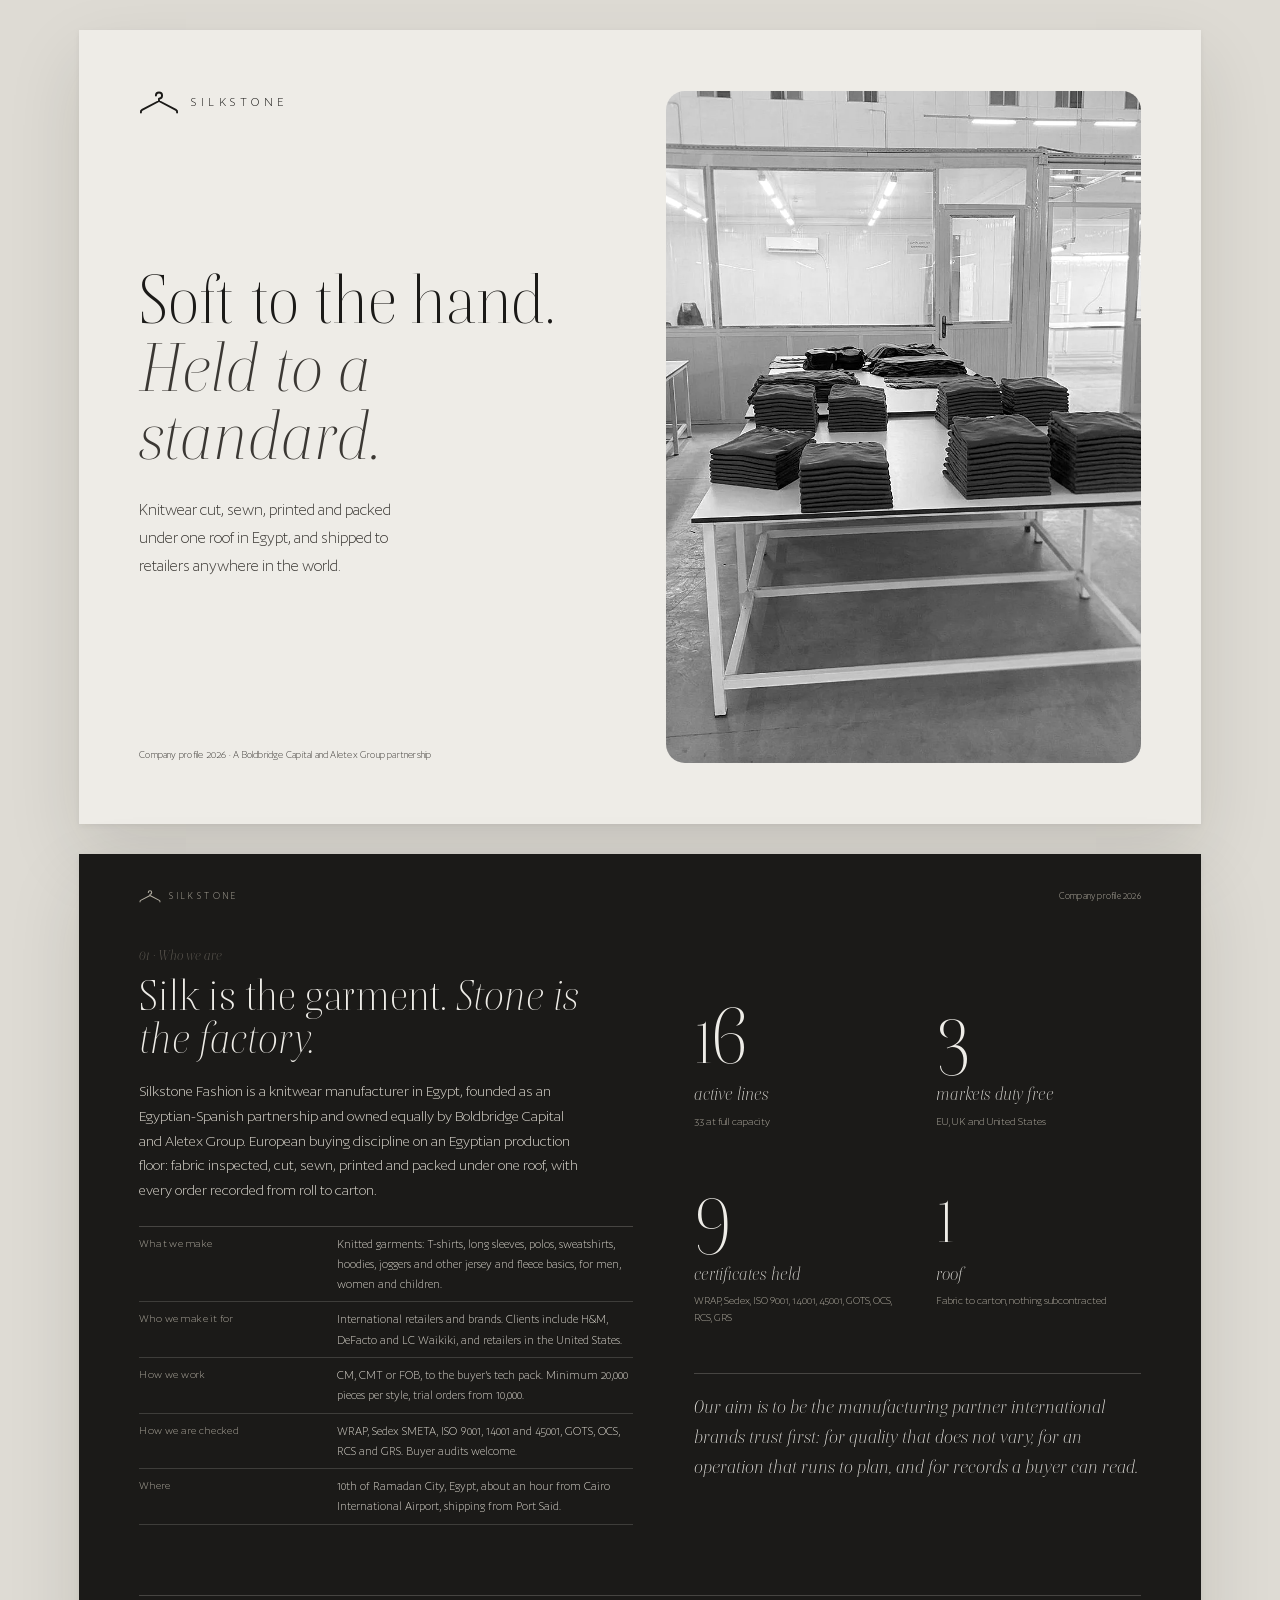
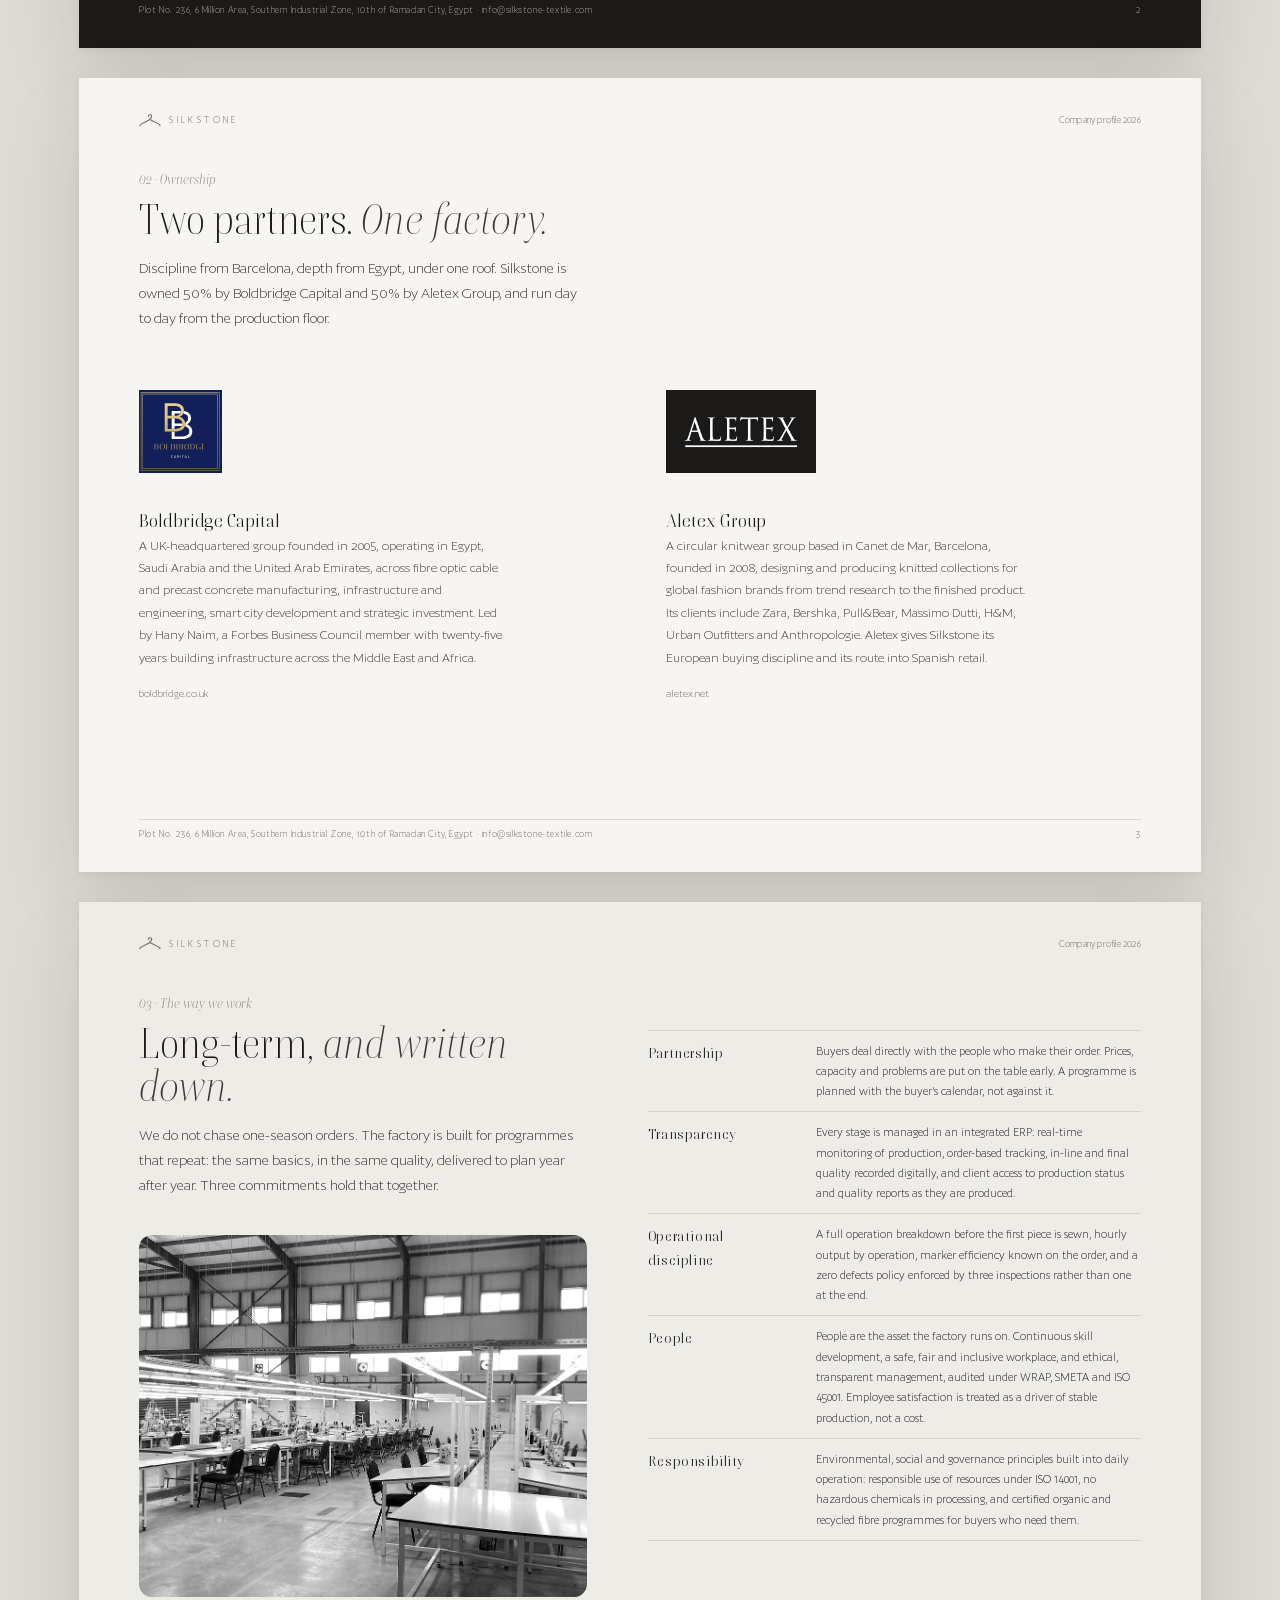
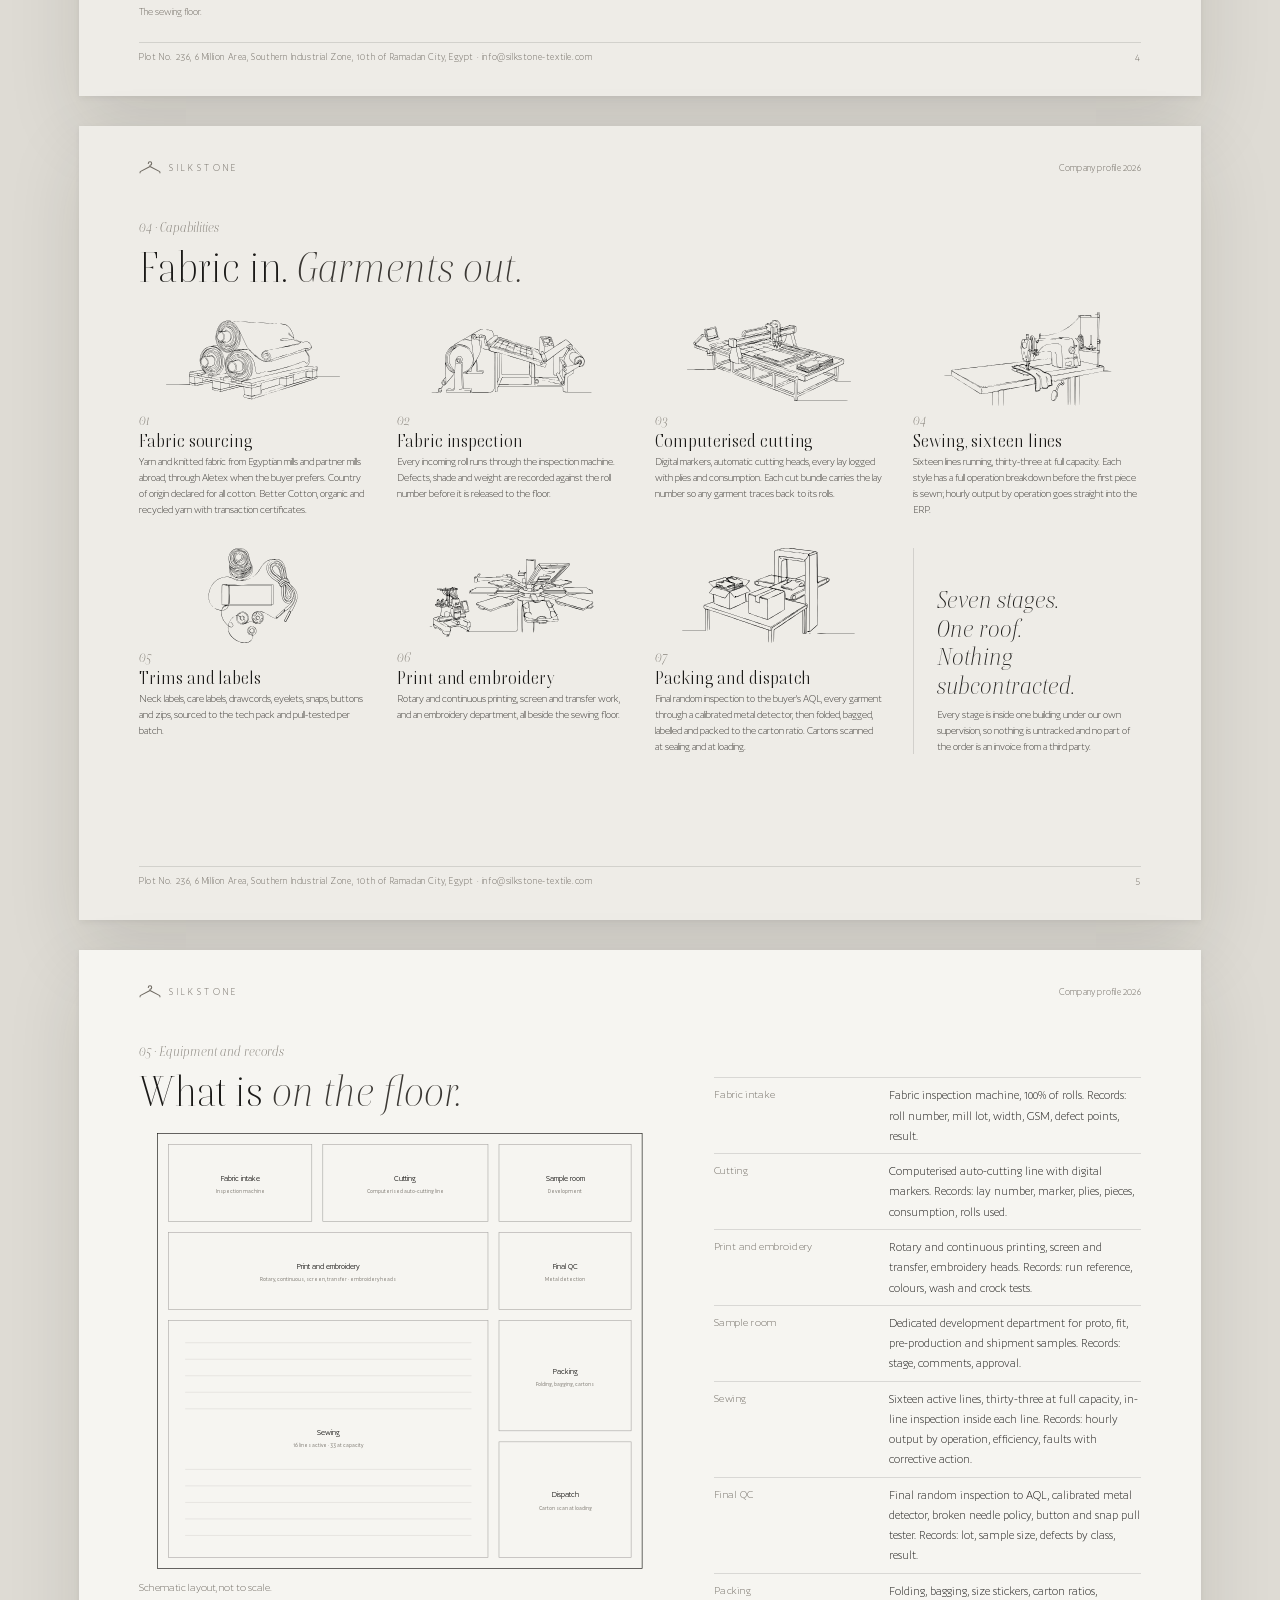
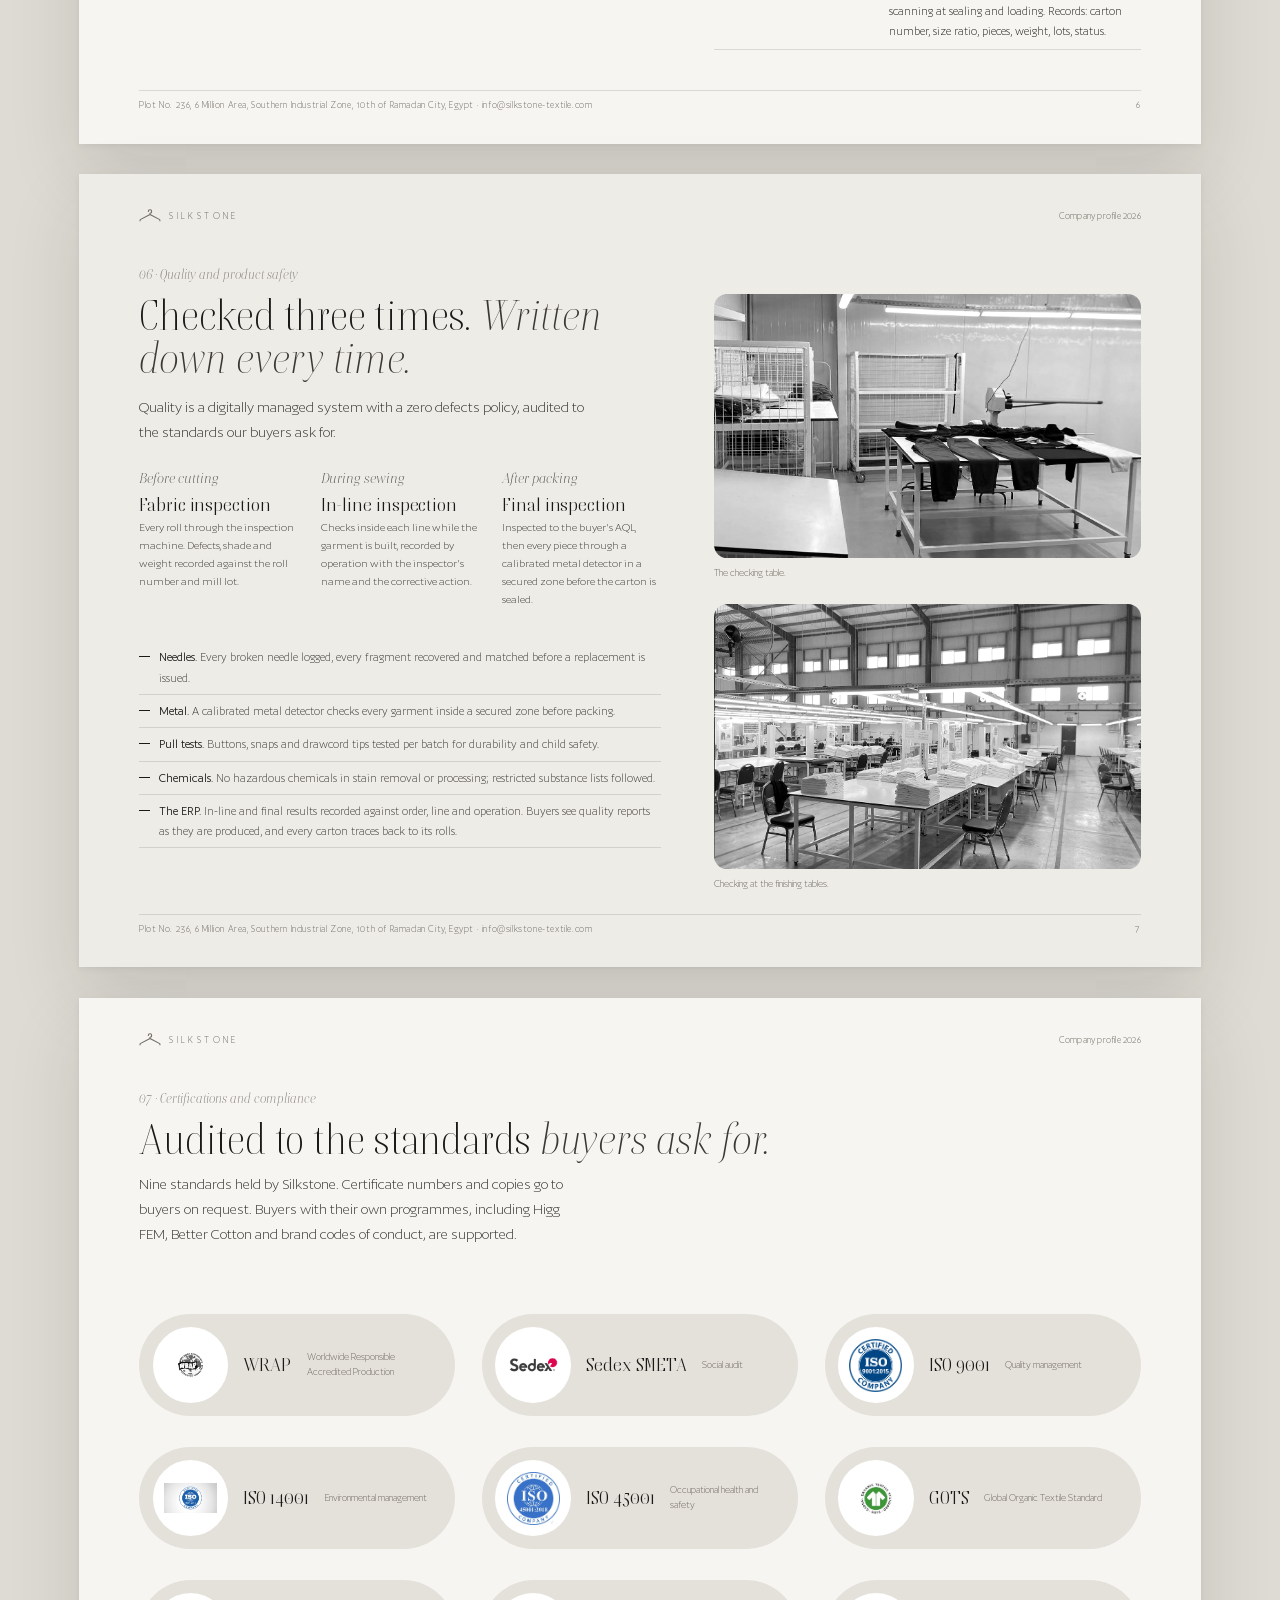
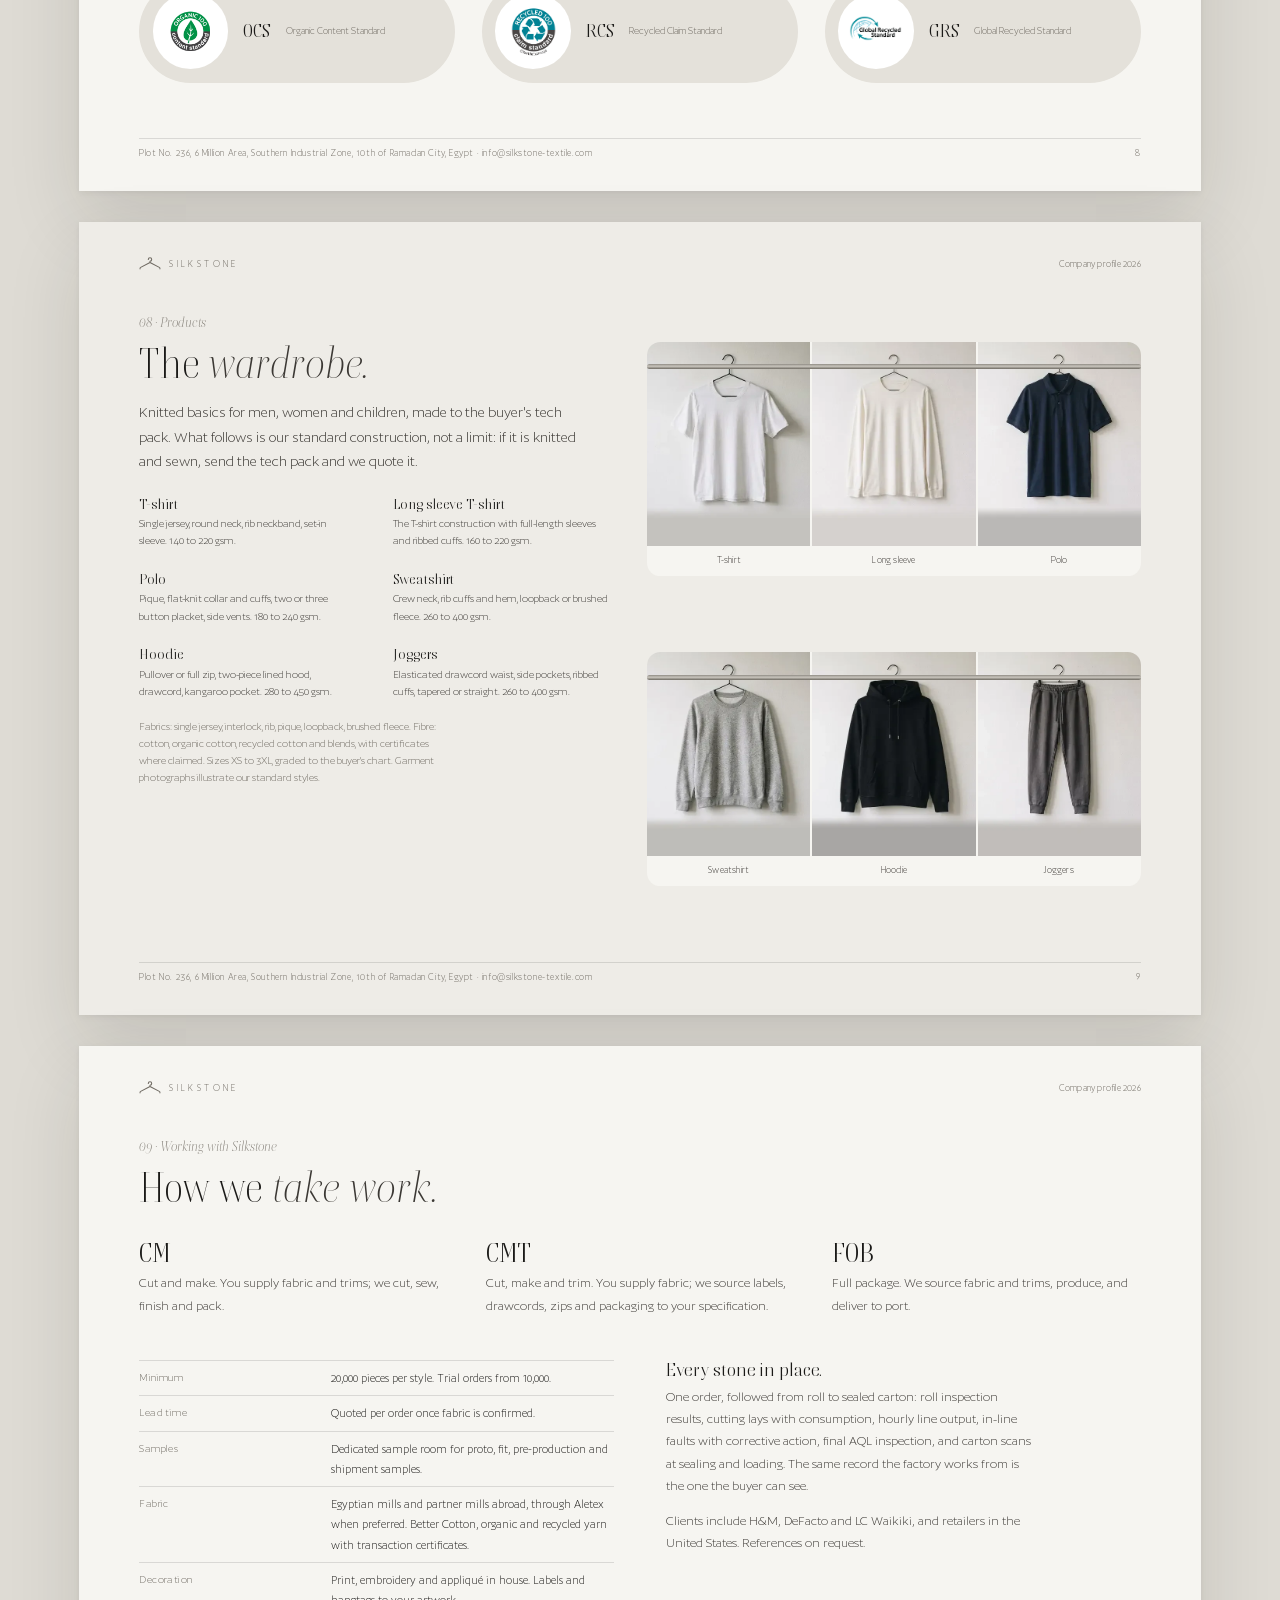
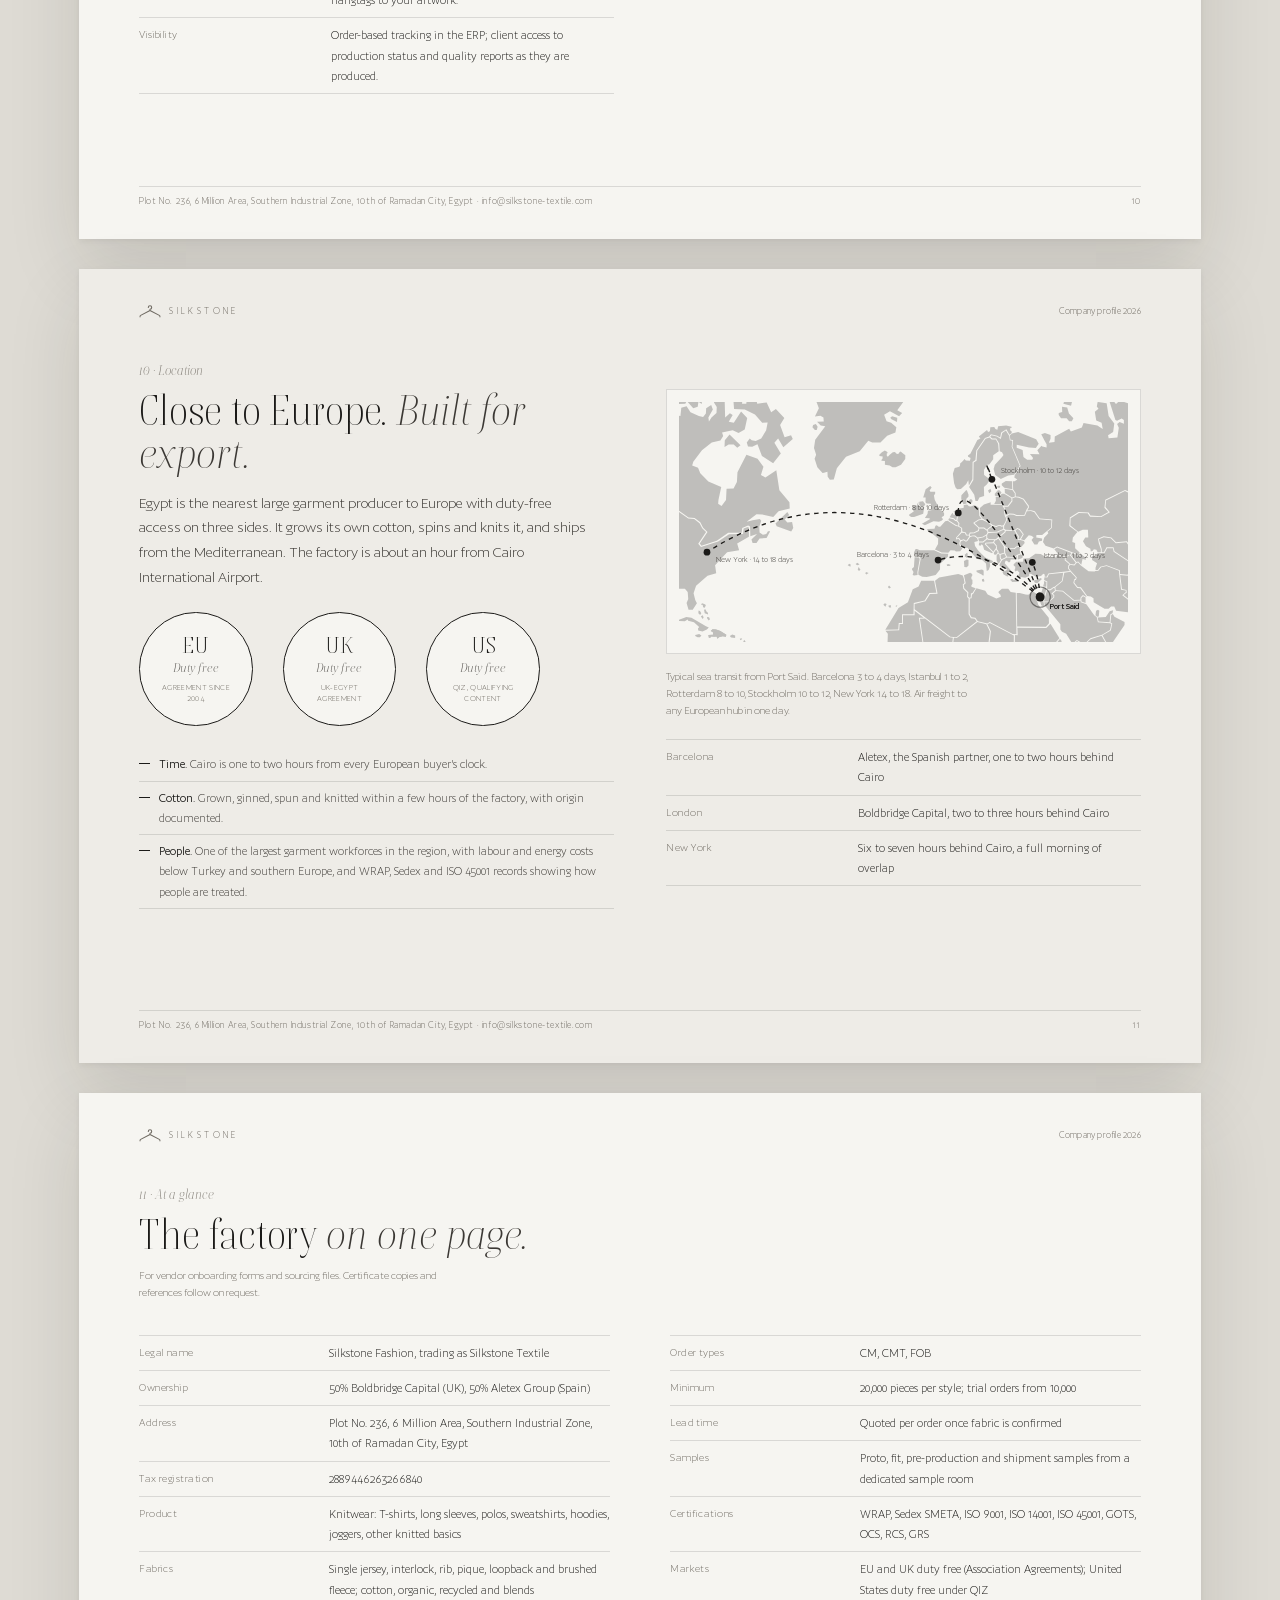
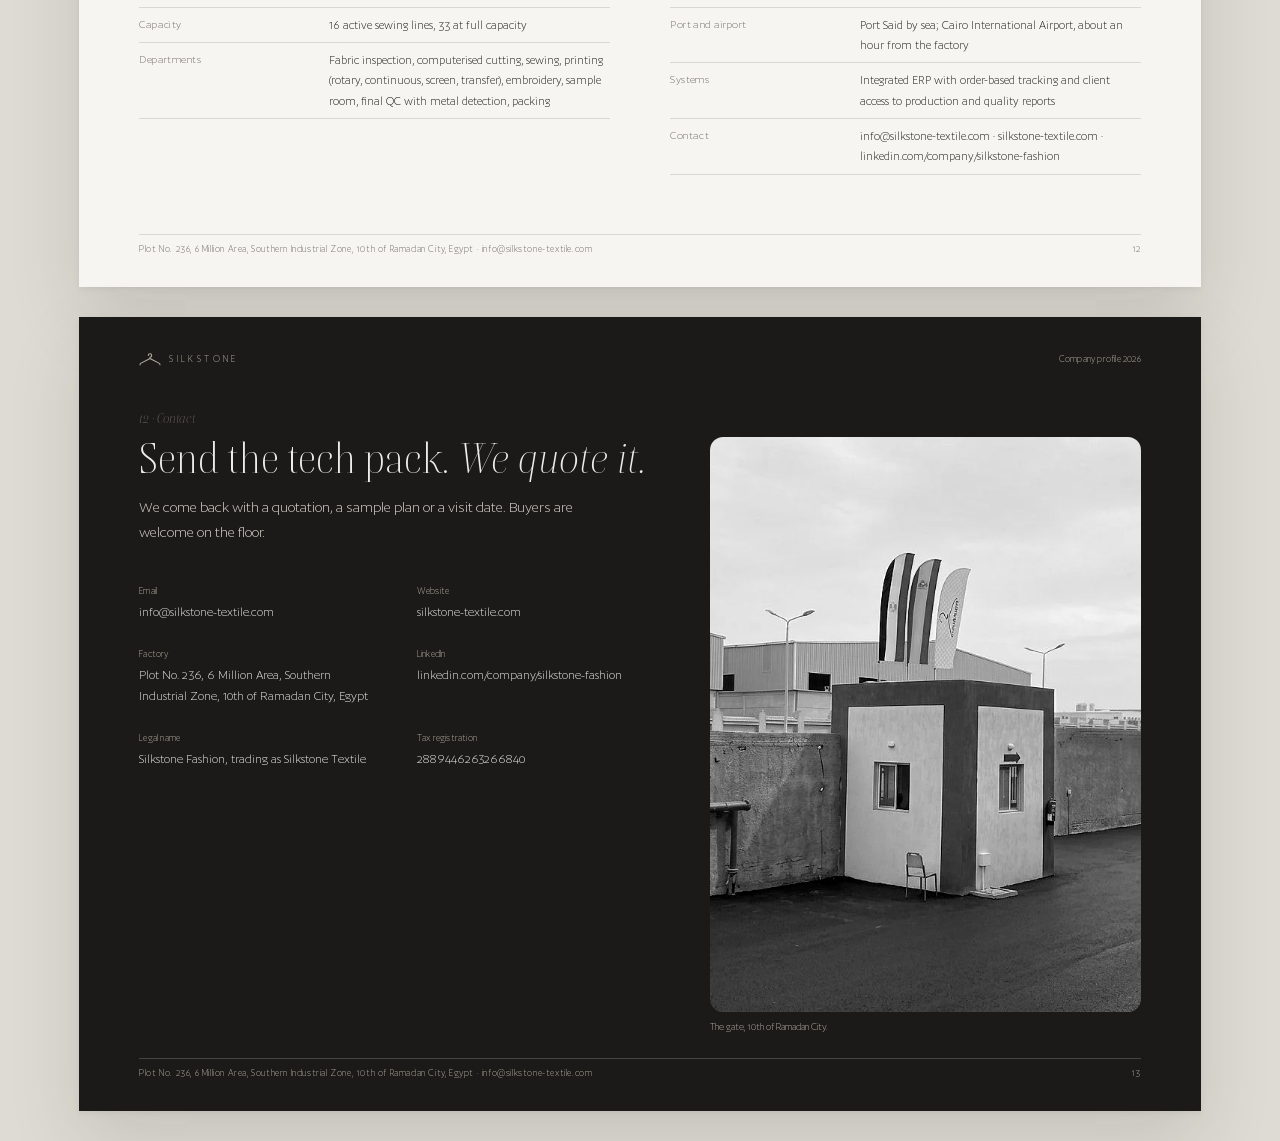
==== commit 23f1b3e3: "Company profile 2026 in the website's look; footer shows the new file size" ====
--- a/profile/index.html
+++ b/profile/index.html
@@ -6,9 +6,7 @@
 <title>Silkstone Fashion · Company profile 2026</title>
 <meta name="robots" content="noindex">
 <link rel="icon" href="../assets/logos/favicon.svg" type="image/svg+xml">
-<link rel="preconnect" href="https://fonts.googleapis.com">
-<link rel="preconnect" href="https://fonts.gstatic.com" crossorigin>
-<link href="https://fonts.googleapis.com/css2?family=Archivo+Black&family=Archivo:wght@300;400;500&family=Bodoni+Moda:ital,opsz,wght@1,6..96,400;1,6..96,500&display=swap" rel="stylesheet">
+
 <style>
 :root{--white:#FFFFFF;--bone:#F3F1EC;--sand:#E9E3D8;--ash:#6F6B63;--graphite:#4A4844;--black:#151513;--line:rgba(21,21,19,.14);--line-strong:rgba(21,21,19,.4);
   --font:"Archivo",system-ui,sans-serif;--stone:"Archivo Black","Archivo",sans-serif;--silk:"Bodoni Moda","Didot",Georgia,serif;--m:16mm}
@@ -137,6 +135,55 @@
 .facts dd{margin:0;font-size:10pt}
 .dark .facts dt{color:#B4AFA3}
 .dark .facts dd{color:var(--bone)}
+
+/* 2026-09-30: restyled to match the website (Boska + Author, limewash paper, grey photographs with soft corners) */
+@font-face{font-family:"Boska";src:url("../assets/fonts/boska-300.woff2") format("woff2");font-weight:300}
+@font-face{font-family:"Boska";src:url("../assets/fonts/boska-300i.woff2") format("woff2");font-weight:300;font-style:italic}
+@font-face{font-family:"Boska";src:url("../assets/fonts/boska-400.woff2") format("woff2");font-weight:400}
+@font-face{font-family:"Boska";src:url("../assets/fonts/boska-400i.woff2") format("woff2");font-weight:400;font-style:italic}
+@font-face{font-family:"Author";src:url("../assets/fonts/author-300.woff2") format("woff2");font-weight:300}
+@font-face{font-family:"Author";src:url("../assets/fonts/author-400.woff2") format("woff2");font-weight:400}
+@font-face{font-family:"Author";src:url("../assets/fonts/author-500.woff2") format("woff2");font-weight:500}
+:root{--white:#F6F5F1;--bone:#EEECE7;--ash:#6E6961;--graphite:#3B3834;--black:#1B1A18;--line:rgba(27,26,24,.13);--line-strong:rgba(27,26,24,.38);
+  --font:"Author",system-ui,sans-serif;--stone:"Boska",Georgia,serif;--silk:"Boska",Georgia,serif}
+html,body{font-weight:300}
+h1,h2,h3{font-family:var(--stone);font-weight:300;letter-spacing:-.005em;line-height:1.04}
+h2{font-size:31pt}
+h3{font-weight:400;font-size:14pt}
+em,.silk{font-family:var(--silk);font-style:italic;font-weight:300;font-variation-settings:normal}
+h1 em,h2 em{font-size:1em}
+.lead{font-size:12pt}
+.label,.head,.facts dt,.cover .meta,.rail .strip div{text-transform:none!important;letter-spacing:.02em!important}
+.head .brand{letter-spacing:.34em!important}
+.n{font-size:10pt}
+.page.dark{background:#1B1A18}
+.fig img{filter:grayscale(1) contrast(1.03);border-radius:3.5mm}
+.figs b{font-family:var(--stone);font-weight:300;font-size:58pt;color:var(--bone)}
+.figs i{font-size:13pt}
+.stage h3{font-size:13pt}
+.stage.closing .silk{font-size:18pt!important}
+.rail{border-radius:3.5mm;overflow:hidden;border:0;background:var(--white)}
+.stamp{background:var(--white);box-shadow:none}
+.stamp b{font-family:var(--stone);font-weight:300;font-size:17pt}
+.row .k[style*="--stone"]{font-weight:400}
+/* certificates as the website shows them */
+.frames{grid-template-columns:repeat(3,1fr);gap:5mm 6mm}
+.frame{display:flex;align-items:center;gap:4mm;text-align:left;border:0;border-radius:999px;background:#E4E1DA;padding:2.6mm 6mm 2.6mm 2.6mm;box-shadow:none}
+.frame .mat{border:0;aspect-ratio:1;width:15mm;flex:none;border-radius:50%;background:#fff;padding:2.4mm}
+.frame .mat img{max-height:none;max-width:100%;opacity:1;filter:none}
+.frame b{margin:0;font-size:12pt;font-family:var(--stone);font-weight:400}
+.frames{gap:8mm 7mm;margin-top:14mm!important}.frame{padding:3.6mm 7mm 3.6mm 3.6mm}.frame .mat{width:20mm;padding:3mm}.frame b{font-size:14pt;white-space:nowrap}.frame span{font-size:8.6pt}
+.frame span{padding:0;font-size:8pt;color:var(--ash)}
+/* cover */
+.cover{background:var(--bone)}
+.cover::before{display:none}
+.cover .in{display:grid;grid-template-columns:1fr 1fr;gap:14mm;height:100%}
+.cover .left{display:flex;flex-direction:column;justify-content:space-between}
+.cover h1{font-size:50pt;max-width:none;line-height:1.02}
+.cover h1 em{display:block}
+.cover .sub{font-size:13pt;color:var(--graphite);margin-top:7mm;max-width:30ch}
+.cover .photo{margin:0;height:100%}
+.cover .photo img{width:100%;height:100%;object-fit:cover;border-radius:5mm;filter:grayscale(1) contrast(1.03)}
 </style>
 </head>
 <body>
@@ -144,12 +191,15 @@
 <!-- 1 · Cover -->
 <section class="page cover">
   <div class="in">
-    <div class="brand"><svg viewBox="0 0 104 62" aria-hidden="true"><path d="M44 12 A8 8 0 1 1 52 20 L52 26 L96 49 Q100 51 99 56 M52 26 L8 49 Q4 51 5 56"/></svg>SILKSTONE</div>
-    <div>
-      <h1>Knitwear made in Egypt for European and American retail.</h1>
-      <span class="silk">Soft to the hand. Held to a standard.</span>
-    </div>
-    <div class="meta"><span>Company profile · 2026</span><span>A Boldbridge Capital and Aletex Group partnership</span></div>
+    <div class="left">
+      <div class="brand"><svg viewBox="0 0 104 62" aria-hidden="true"><path d="M44 12 A8 8 0 1 1 52 20 L52 26 L96 49 Q100 51 99 56 M52 26 L8 49 Q4 51 5 56"/></svg>SILKSTONE</div>
+      <div>
+        <h1>Soft to the hand. <em>Held to a standard.</em></h1>
+        <p class="sub">Knitwear cut, sewn, printed and packed under one roof in Egypt, and shipped to retailers anywhere in the world.</p>
+      </div>
+      <div class="meta"><span>Company profile 2026 · A Boldbridge Capital and Aletex Group partnership</span></div>
+    </div>
+    <figure class="photo"><img src="../assets/img/photo-floor-folded-1400.webp" alt="Folded and checked garments ready for packing"></figure>
   </div>
 </section>
 
@@ -164,7 +214,7 @@
         <p class="lead" style="color:#D9D5CC;margin-top:5mm">Silkstone Fashion is a knitwear manufacturer in Egypt, founded as an Egyptian-Spanish partnership and owned equally by Boldbridge Capital and Aletex Group. European buying discipline on an Egyptian production floor: fabric inspected, cut, sewn, printed and packed under one roof, with every order recorded from roll to carton.</p>
         <div class="rows dk" style="margin-top:6mm">
           <div class="row"><div class="k">What we make</div><div>Knitted garments: T-shirts, long sleeves, polos, sweatshirts, hoodies, joggers and other jersey and fleece basics, for men, women and children.</div></div>
-          <div class="row"><div class="k">Who we make it for</div><div>European and American retailers and brands. Clients include H&amp;M, DeFacto and LC Waikiki, and retailers in the United States.</div></div>
+          <div class="row"><div class="k">Who we make it for</div><div>International retailers and brands. Clients include H&amp;M, DeFacto and LC Waikiki, and retailers in the United States.</div></div>
           <div class="row"><div class="k">How we work</div><div>CM, CMT or FOB, to the buyer's tech pack. Minimum 20,000 pieces per style, trial orders from 10,000.</div></div>
           <div class="row"><div class="k">How we are checked</div><div>WRAP, Sedex SMETA, ISO 9001, 14001 and 45001, GOTS, OCS, RCS and GRS. Buyer audits welcome.</div></div>
           <div class="row"><div class="k">Where</div><div>10th of Ramadan City, Egypt, about an hour from Cairo International Airport, shipping from Port Said.</div></div>
@@ -188,7 +238,7 @@
   <div class="body">
     <span class="n">02 · Ownership</span>
     <h2>Two partners. <em>One factory.</em></h2>
-    <p class="lead" style="margin-top:4mm">Discipline from Barcelona, depth from Egypt, under one roof. Silkstone is owned 50% by Boldbridge Capital and 50% by Aletex Group, and run day to day by its owner from the production floor.</p>
+    <p class="lead" style="margin-top:4mm">Discipline from Barcelona, depth from Egypt, under one roof. Silkstone is owned 50% by Boldbridge Capital and 50% by Aletex Group, and run day to day from the production floor.</p>
     <div class="two" style="height:auto;margin-top:10mm">
       <article class="partner">
         <div class="plogo"><img src="../assets/logos/boldbridge-full.svg" alt="Boldbridge Capital"></div>
@@ -220,7 +270,7 @@
       </div>
       <div>
         <div class="rows" style="margin-top:2mm">
-          <div class="row" style="grid-template-columns:28% 1fr;padding:10px 0"><div class="k" style="font-family:var(--stone);color:var(--black);font-size:11pt">Partnership</div><div>Buyers deal with the owner directly, from the floor. Prices, capacity and problems are put on the table early. A programme is planned with the buyer's calendar, not against it.</div></div>
+          <div class="row" style="grid-template-columns:28% 1fr;padding:10px 0"><div class="k" style="font-family:var(--stone);color:var(--black);font-size:11pt">Partnership</div><div>Buyers deal directly with the people who make their order. Prices, capacity and problems are put on the table early. A programme is planned with the buyer's calendar, not against it.</div></div>
           <div class="row" style="grid-template-columns:28% 1fr;padding:10px 0"><div class="k" style="font-family:var(--stone);color:var(--black);font-size:11pt">Transparency</div><div>Every stage is managed in an integrated ERP: real-time monitoring of production, order-based tracking, in-line and final quality recorded digitally, and client access to production status and quality reports as they are produced.</div></div>
           <div class="row" style="grid-template-columns:28% 1fr;padding:10px 0"><div class="k" style="font-family:var(--stone);color:var(--black);font-size:11pt">Operational discipline</div><div>A full operation breakdown before the first piece is sewn, hourly output by operation, marker efficiency known on the order, and a zero defects policy enforced by three inspections rather than one at the end.</div></div>
           <div class="row" style="grid-template-columns:28% 1fr;padding:10px 0"><div class="k" style="font-family:var(--stone);color:var(--black);font-size:11pt">People</div><div>People are the asset the factory runs on. Continuous skill development, a safe, fair and inclusive workplace, and ethical, transparent management, audited under WRAP, SMETA and ISO 45001. Employee satisfaction is treated as a driver of stable production, not a cost.</div></div>
@@ -326,11 +376,11 @@
   <div class="head"><span class="brand"><svg viewBox="0 0 104 62" aria-hidden="true"><path d="M44 12 A8 8 0 1 1 52 20 L52 26 L96 49 Q100 51 99 56 M52 26 L8 49 Q4 51 5 56"/></svg>SILKSTONE</span><span>Company profile 2026</span></div>
   <div class="body">
     <span class="n">07 · Certifications and compliance</span>
-    <h2>The wall of <em>certificates.</em></h2>
+    <h2>Audited to the standards <em>buyers ask for.</em></h2>
     <p class="lead" style="margin-top:3mm">Nine standards held by Silkstone. Certificate numbers and copies go to buyers on request. Buyers with their own programmes, including Higg FEM, Better Cotton and brand codes of conduct, are supported.</p>
     <div class="frames" style="margin-top:8mm">
       <div class="frame"><div class="mat"><img src="../assets/logos/wrap.webp" alt="WRAP"></div><b>WRAP</b><span>Worldwide Responsible Accredited Production</span></div>
-      <div class="frame"><div class="mat"><img src="../assets/logos/sedex.webp" alt="Sedex"></div><b>Sedex, SMETA</b><span>Social audit: labour, health and safety, environment, ethics</span></div>
+      <div class="frame"><div class="mat"><img src="../assets/logos/sedex.webp" alt="Sedex"></div><b>Sedex SMETA</b><span>Social audit</span></div>
       <div class="frame"><div class="mat"><img src="../assets/logos/iso9001.webp" alt="ISO 9001"></div><b>ISO 9001</b><span>Quality management</span></div>
       <div class="frame"><div class="mat"><img src="../assets/logos/iso14001.jpg" alt="ISO 14001"></div><b>ISO 14001</b><span>Environmental management</span></div>
       <div class="frame"><div class="mat"><img src="../assets/logos/iso45001.jpg" alt="ISO 45001"></div><b>ISO 45001</b><span>Occupational health and safety</span></div>
@@ -338,7 +388,6 @@
       <div class="frame"><div class="mat"><img src="../assets/logos/ocs.png" alt="OCS"></div><b>OCS</b><span>Organic Content Standard</span></div>
       <div class="frame"><div class="mat"><img src="../assets/logos/rcs.webp" alt="RCS"></div><b>RCS</b><span>Recycled Claim Standard</span></div>
       <div class="frame"><div class="mat"><img src="../assets/logos/grs.png" alt="GRS"></div><b>GRS</b><span>Global Recycled Standard</span></div>
-      <div class="frame" style="border-style:dashed;box-shadow:none"><div class="mat" style="border:0"><span class="small" style="text-align:center">Certificate numbers<br>on request</span></div><b>&nbsp;</b><span>&nbsp;</span></div>
     </div>
   </div>
   <div class="foot"><span>Plot No. 236, 6 Million Area, Southern Industrial Zone, 10th of Ramadan City, Egypt · info@silkstone-textile.com</span><span>8</span></div>
@@ -361,7 +410,7 @@
           <div class="spec"><h3>Hoodie</h3><p>Pullover or full zip, two-piece lined hood, drawcord, kangaroo pocket. 280 to 450 gsm.</p></div>
           <div class="spec"><h3>Joggers</h3><p>Elasticated drawcord waist, side pockets, ribbed cuffs, tapered or straight. 260 to 400 gsm.</p></div>
         </div>
-        <p class="small" style="margin-top:5mm">Fabrics: single jersey, interlock, rib, pique, loopback, brushed fleece. Fibre: cotton, organic cotton, recycled cotton and blends, with certificates where claimed. Sizes XS to 3XL, graded to the buyer's chart. Photographs are sample garments until the Silkstone shoot.</p>
+        <p class="small" style="margin-top:5mm">Fabrics: single jersey, interlock, rib, pique, loopback, brushed fleece. Fibre: cotton, organic cotton, recycled cotton and blends, with certificates where claimed. Sizes XS to 3XL, graded to the buyer's chart. Garment photographs illustrate our standard styles.</p>
       </div>
       <div class="rail">
         <div class="steel"></div>
@@ -460,7 +509,7 @@
   <div class="body">
     <span class="n">11 · At a glance</span>
     <h2>The factory <em>on one page.</em></h2>
-    <p class="small" style="margin-top:3mm">For vendor onboarding forms and sourcing files. Certificate copies, references and the measured floor plan follow on request.</p>
+    <p class="small" style="margin-top:3mm">For vendor onboarding forms and sourcing files. Certificate copies and references follow on request.</p>
     <div class="two" style="height:auto;margin-top:6mm;gap:16mm;align-items:start">
       <div class="rows">
         <div class="row"><div class="k">Legal name</div><div>Silkstone Fashion, trading as Silkstone Textile</div></div>
@@ -496,7 +545,7 @@
     <div class="contact-grid">
       <div>
         <h2>Send the tech pack. <em>We quote it.</em></h2>
-        <p class="lead" style="color:#D9D5CC;margin-top:4mm">A quotation, a sample plan or a visit date within one working day. Buyers are welcome on the floor.</p>
+        <p class="lead" style="color:#D9D5CC;margin-top:4mm">We come back with a quotation, a sample plan or a visit date. Buyers are welcome on the floor.</p>
         <dl class="facts" style="margin-top:10mm">
           <div><dt>Email</dt><dd>info@silkstone-textile.com</dd></div>
           <div><dt>Website</dt><dd>silkstone-textile.com</dd></div>
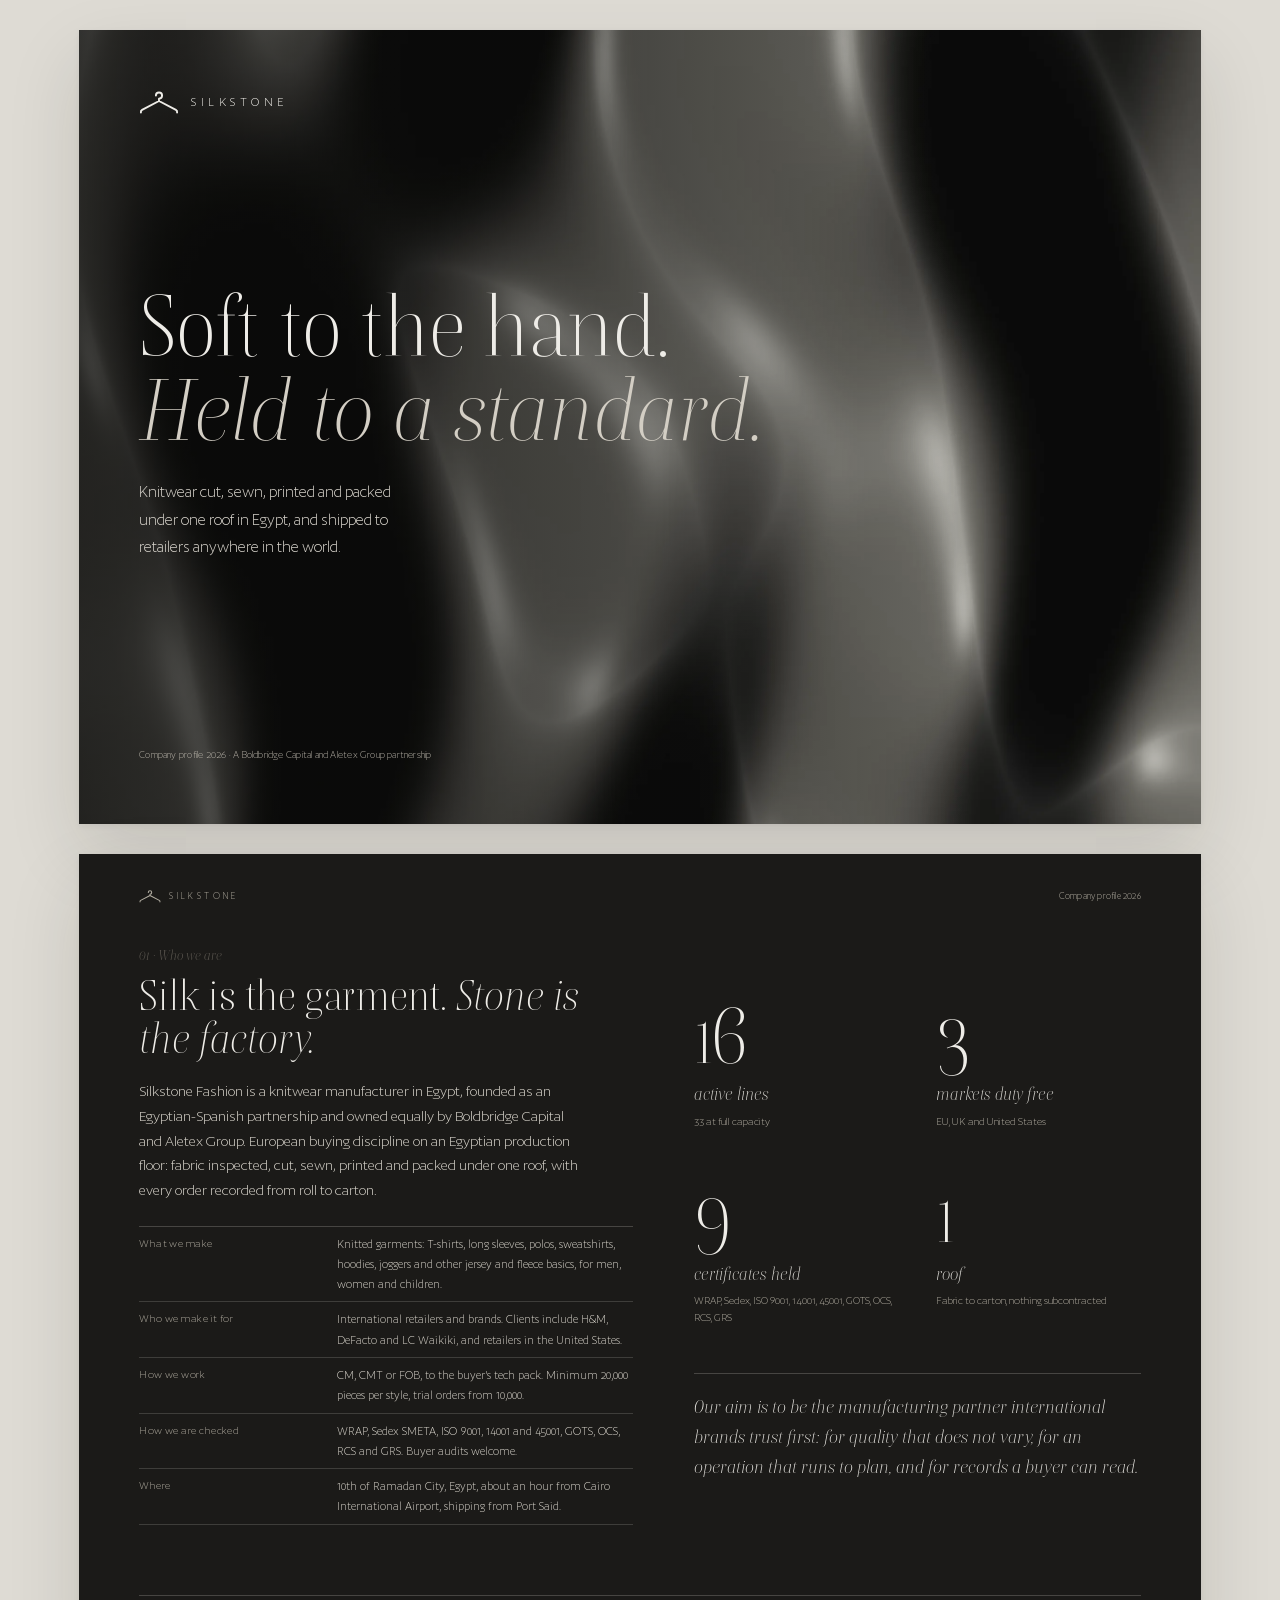
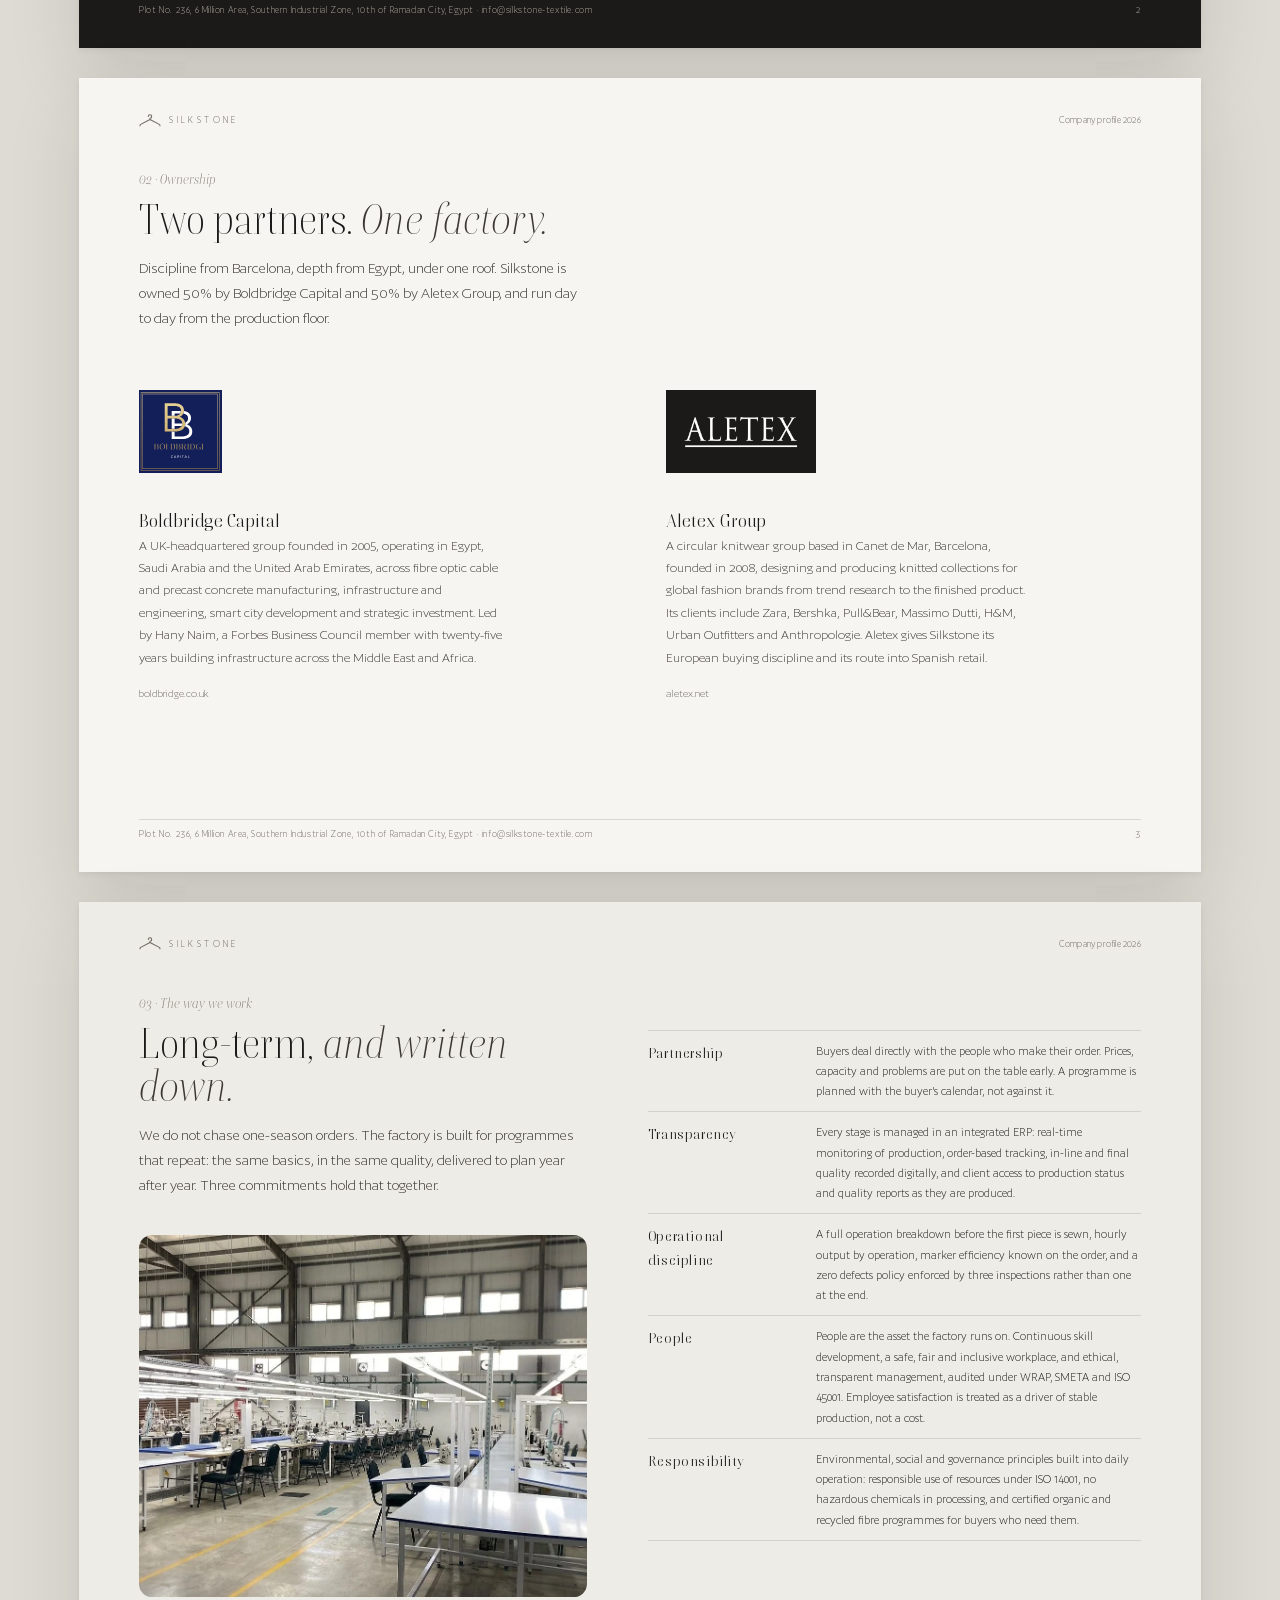
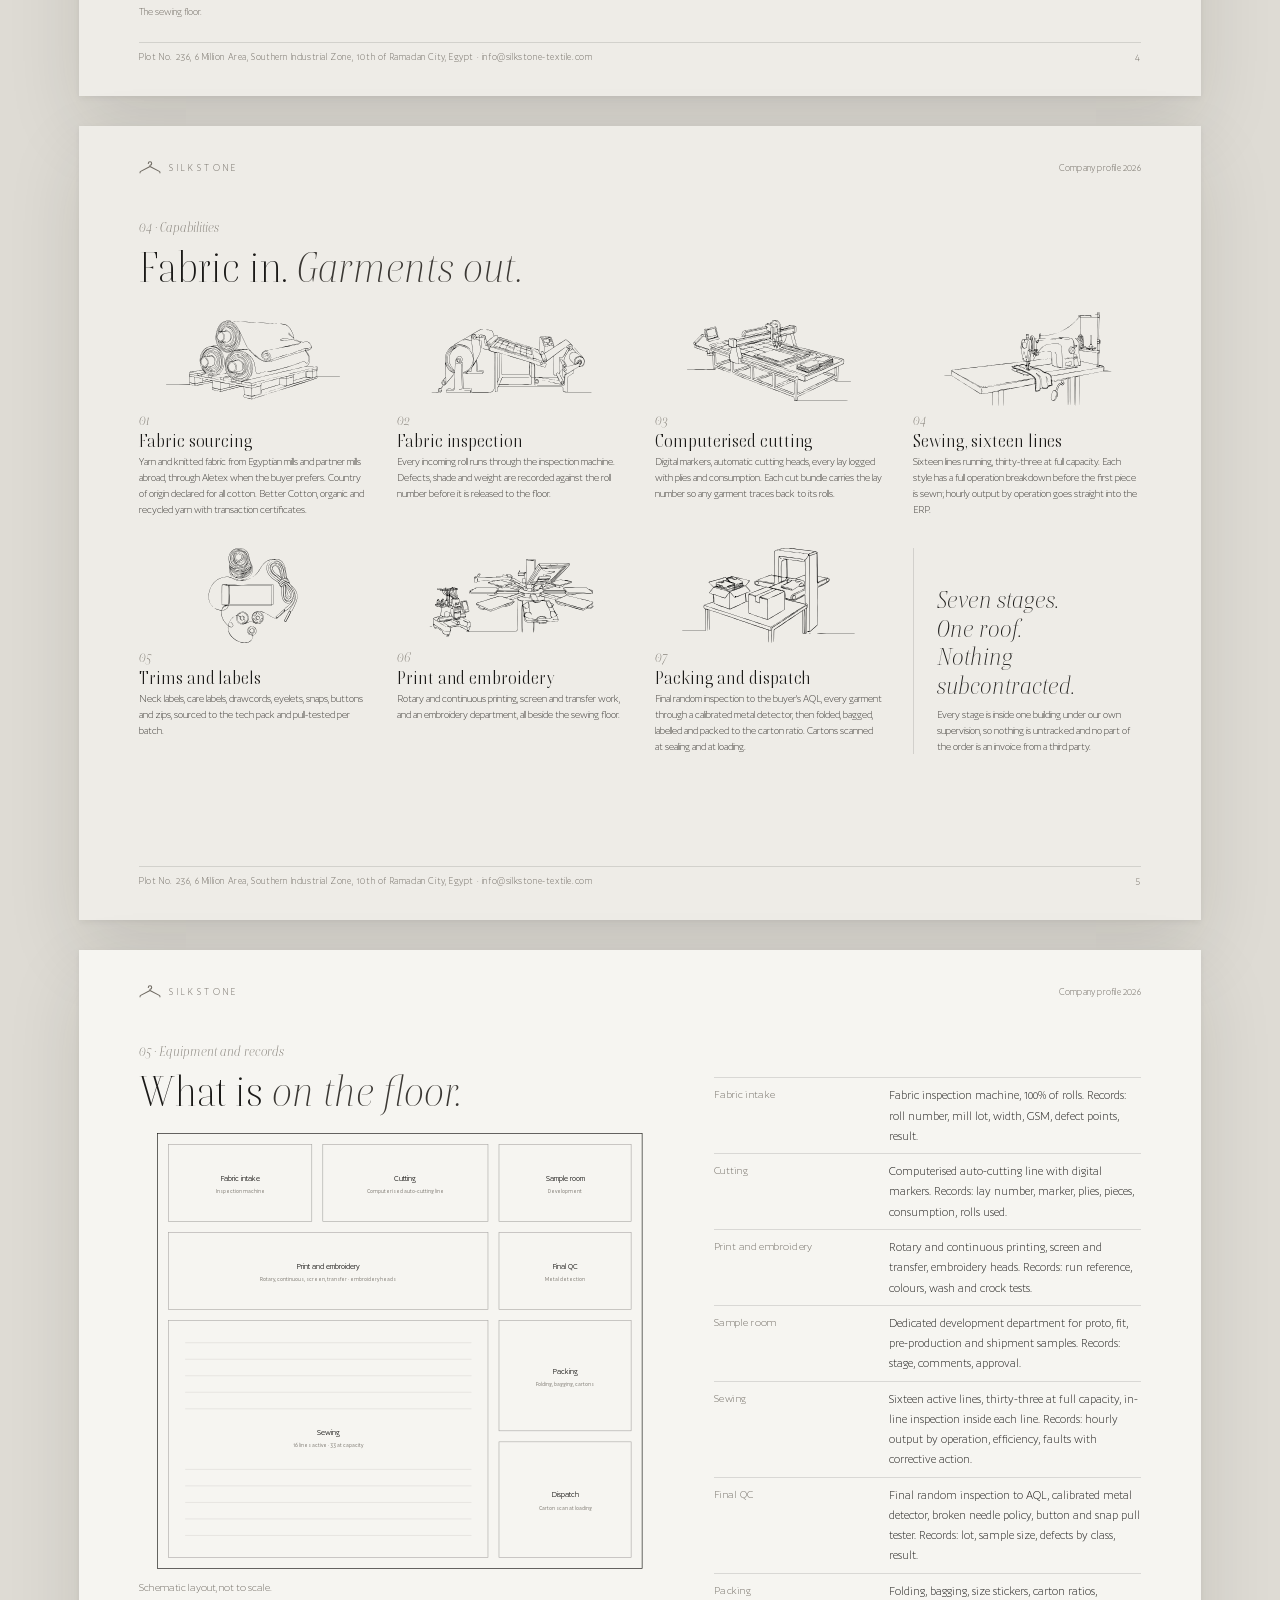
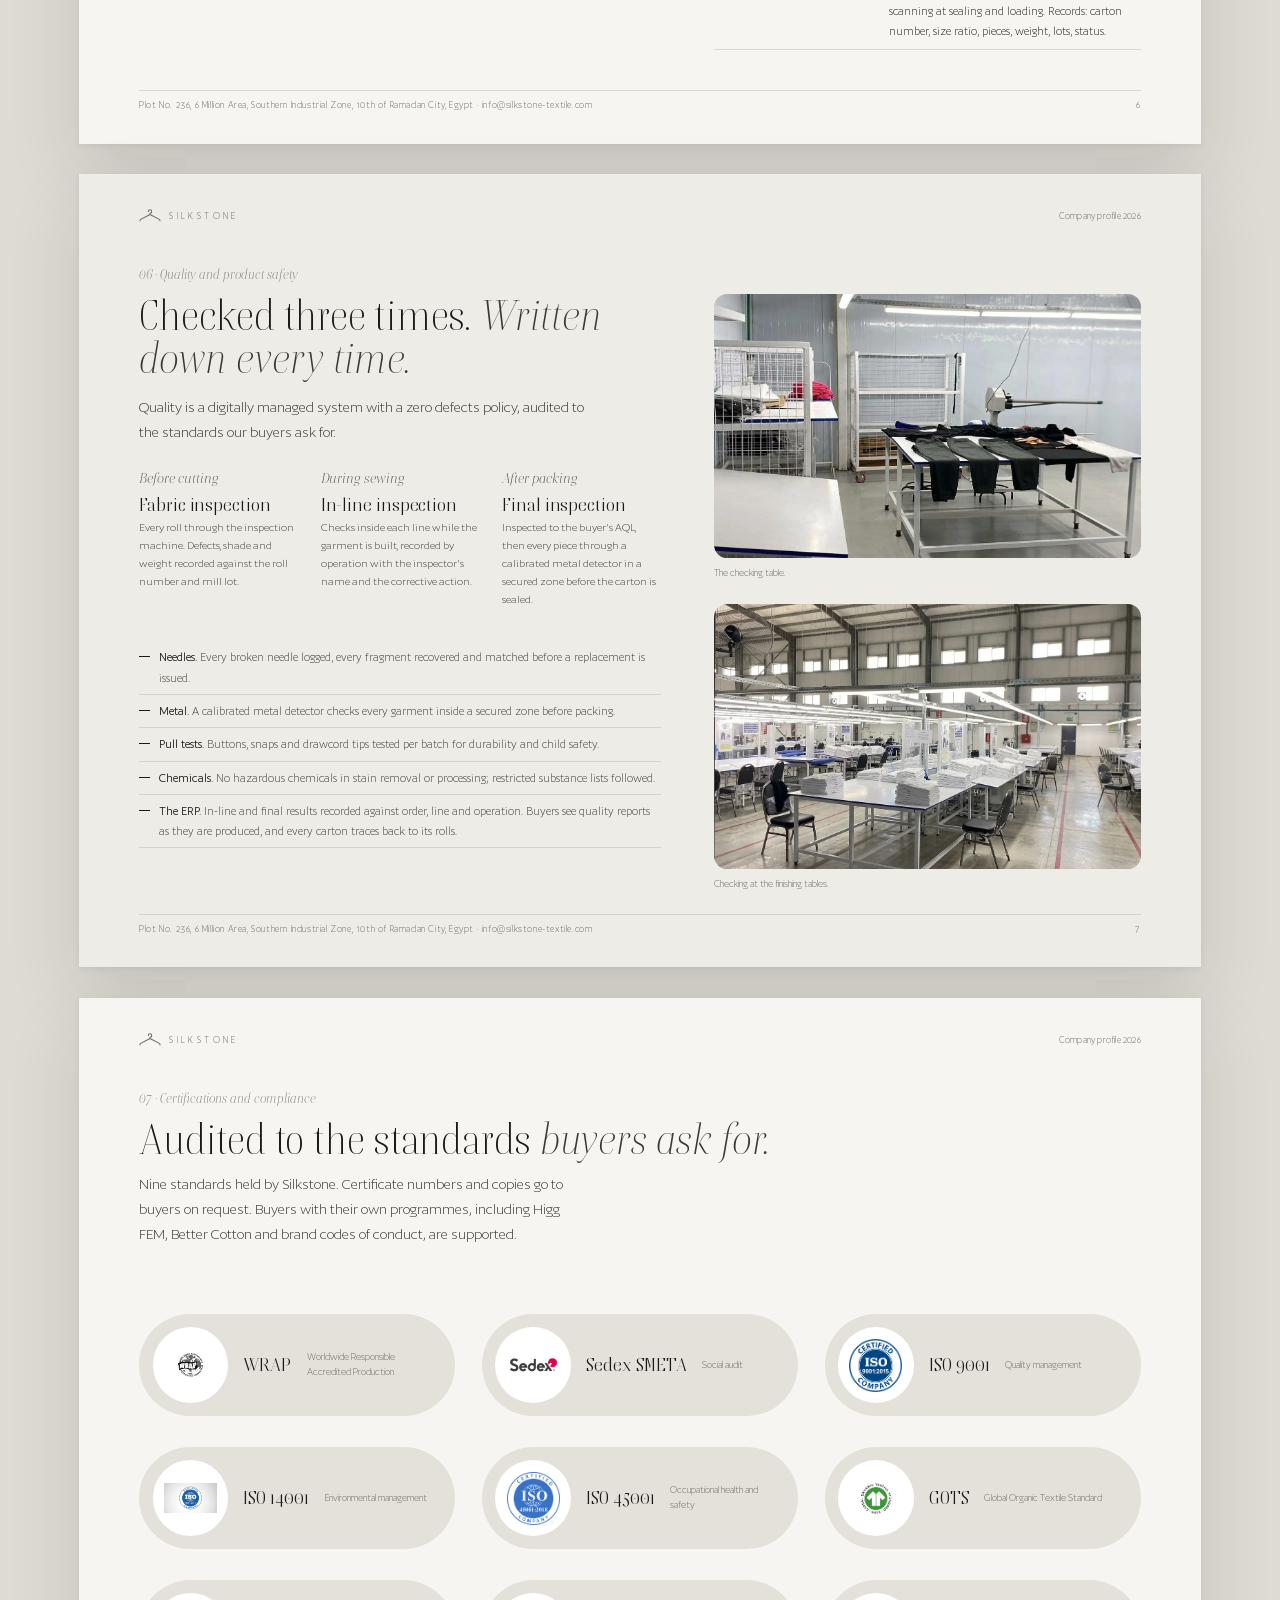
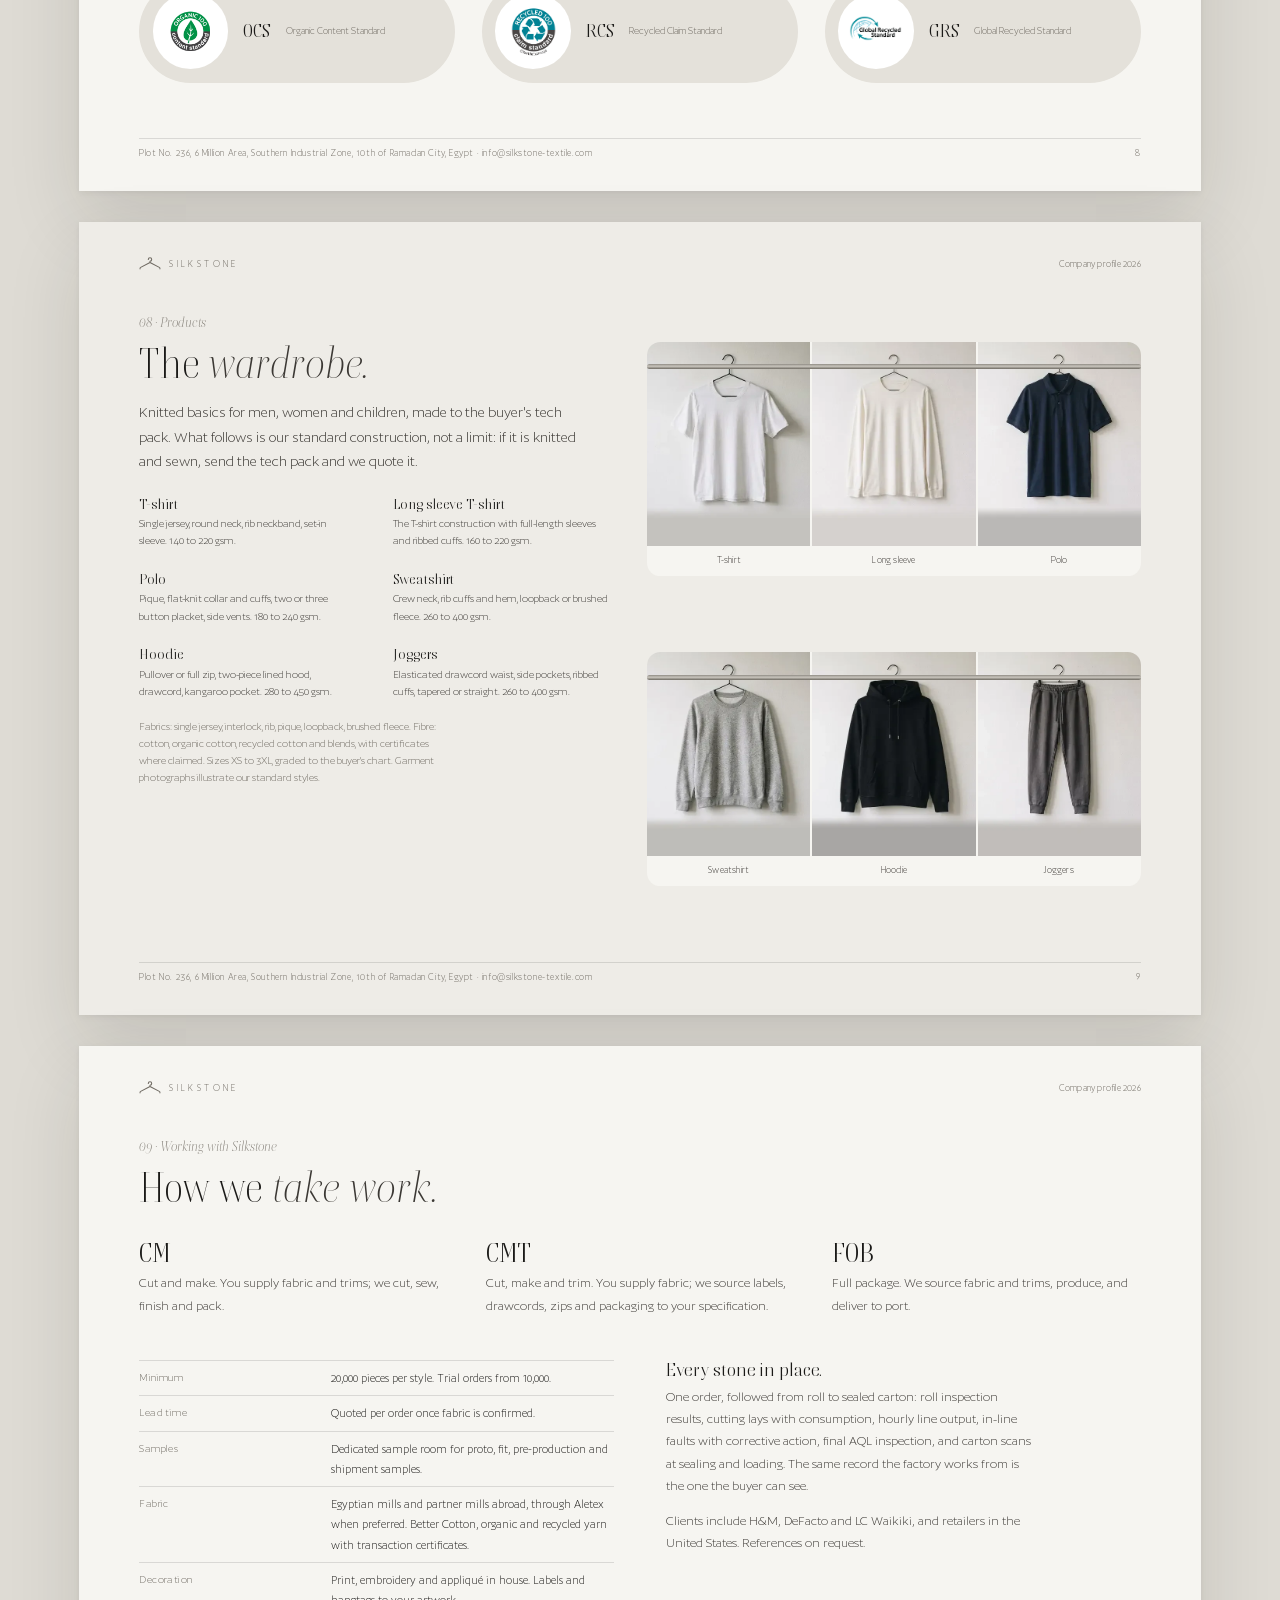
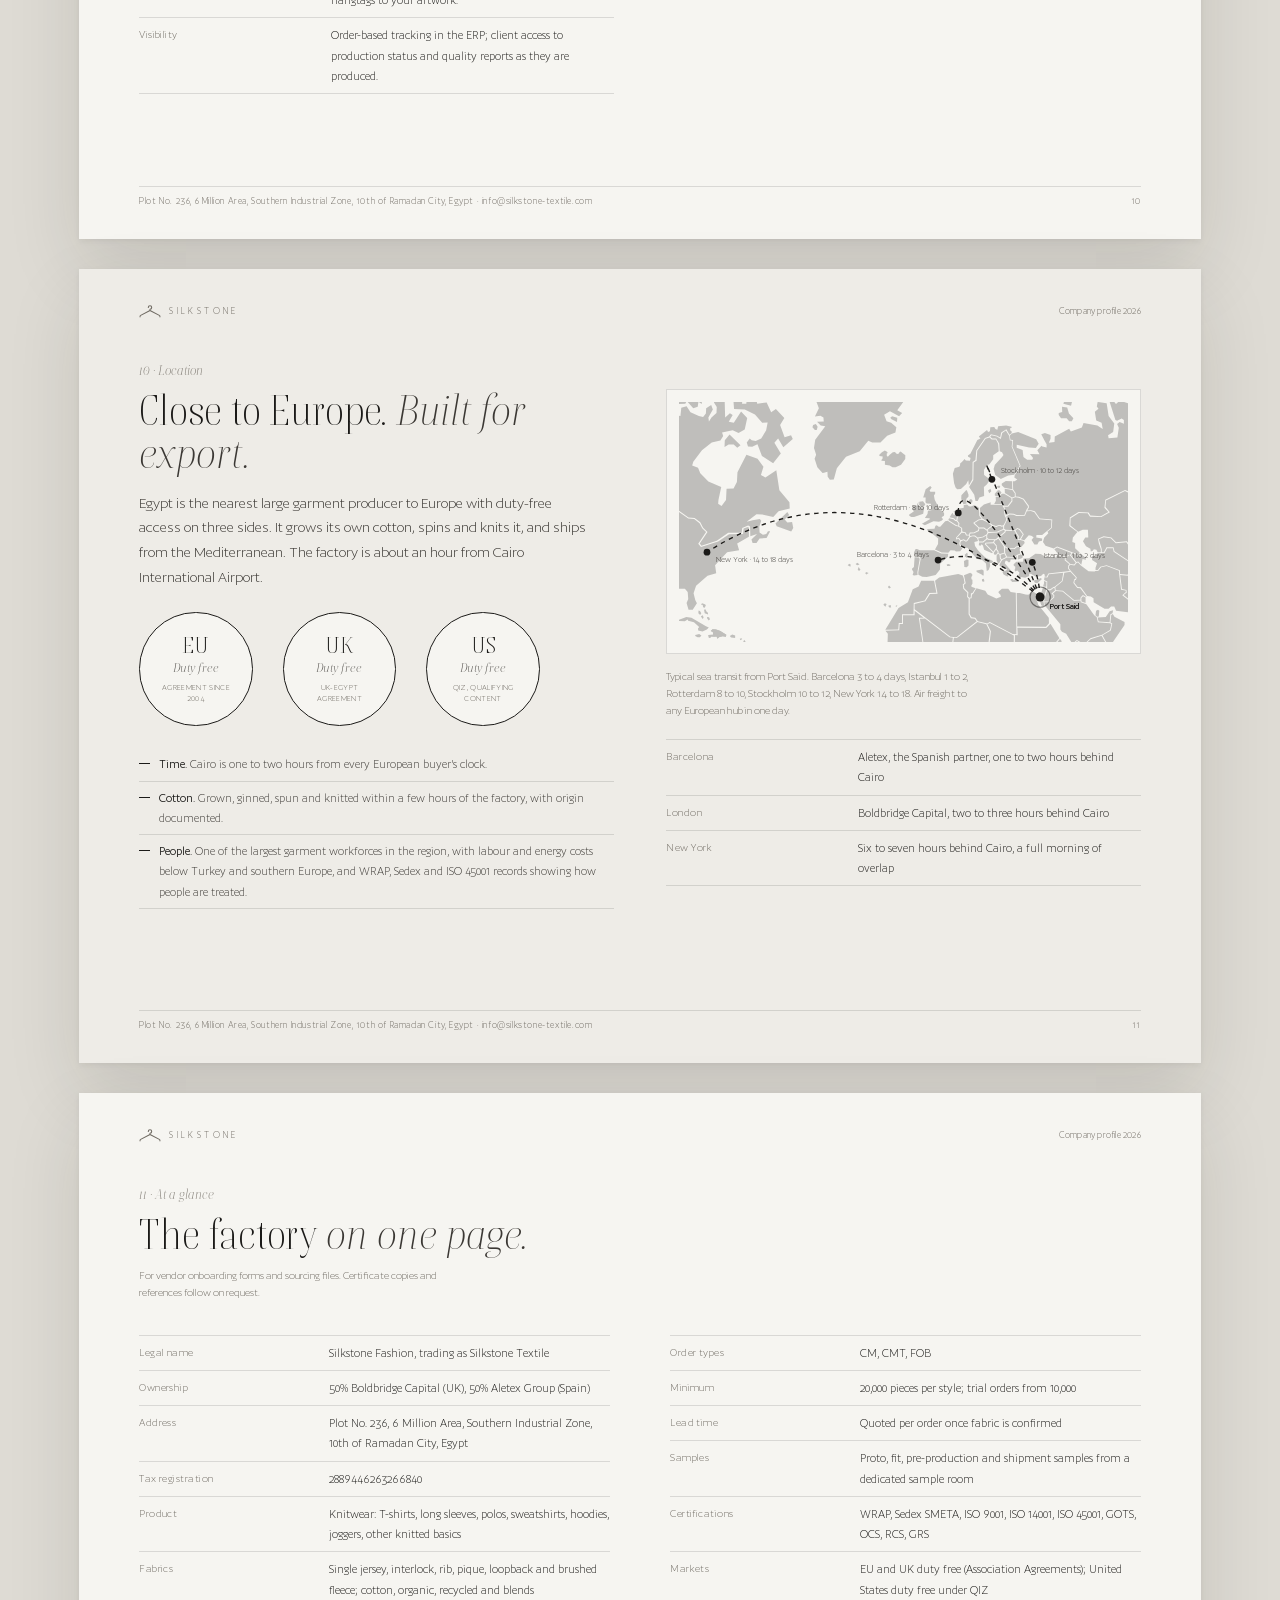
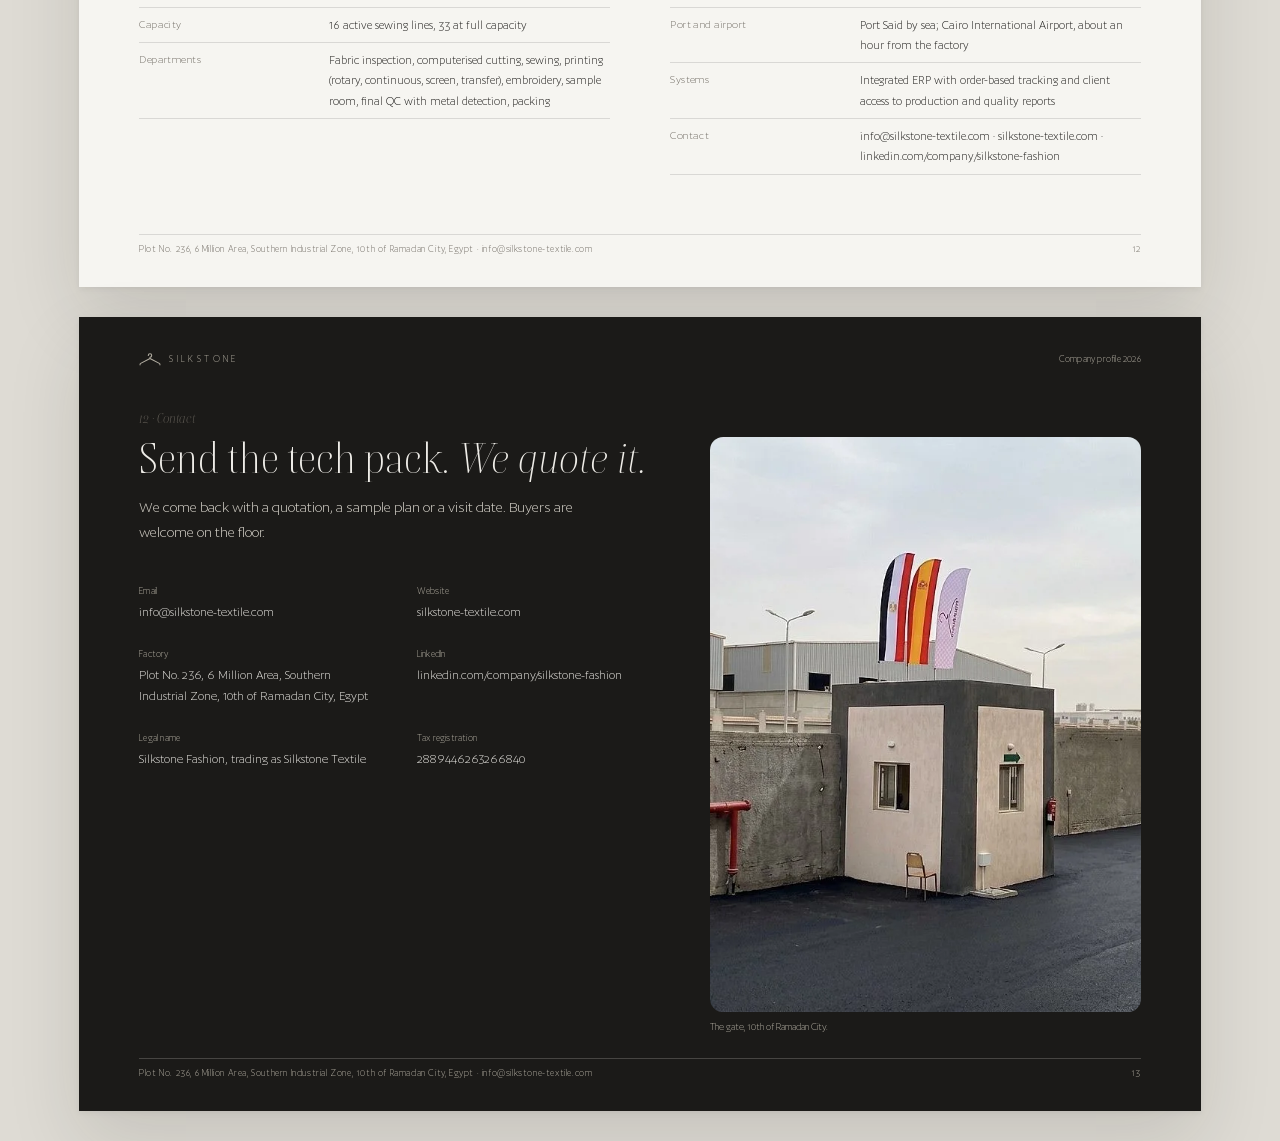
==== commit 0c0d63a8: "Silk opening screen on the home page, photographs in colour, profile cover in silk" ====
--- a/profile/index.html
+++ b/profile/index.html
@@ -157,7 +157,7 @@
 .head .brand{letter-spacing:.34em!important}
 .n{font-size:10pt}
 .page.dark{background:#1B1A18}
-.fig img{filter:grayscale(1) contrast(1.03);border-radius:3.5mm}
+.fig img{border-radius:3.5mm}
 .figs b{font-family:var(--stone);font-weight:300;font-size:58pt;color:var(--bone)}
 .figs i{font-size:13pt}
 .stage h3{font-size:13pt}
@@ -175,11 +175,16 @@
 .frames{gap:8mm 7mm;margin-top:14mm!important}.frame{padding:3.6mm 7mm 3.6mm 3.6mm}.frame .mat{width:20mm;padding:3mm}.frame b{font-size:14pt;white-space:nowrap}.frame span{font-size:8.6pt}
 .frame span{padding:0;font-size:8pt;color:var(--ash)}
 /* cover */
-.cover{background:var(--bone)}
-.cover::before{display:none}
-.cover .in{display:grid;grid-template-columns:1fr 1fr;gap:14mm;height:100%}
+.cover{background:#0E0E0D url(../assets/img/silk-still.webp) center/cover no-repeat;color:var(--bone)}
+.cover::before{display:block;background:linear-gradient(90deg,rgba(10,10,9,.72) 0%,rgba(10,10,9,.35) 50%,rgba(10,10,9,0) 80%)}
+.cover .in{display:block;height:100%}
+.cover .left{height:100%}
+.cover h1{color:var(--bone)}
+.cover h1 em{color:#D3CEC4}
+.cover .sub{color:#DAD6CE!important}
+.cover .meta{color:#B8B3A9!important}
 .cover .left{display:flex;flex-direction:column;justify-content:space-between}
-.cover h1{font-size:50pt;max-width:none;line-height:1.02}
+.cover h1{font-size:64pt;max-width:15ch;line-height:.98}
 .cover h1 em{display:block}
 .cover .sub{font-size:13pt;color:var(--graphite);margin-top:7mm;max-width:30ch}
 .cover .photo{margin:0;height:100%}
@@ -199,7 +204,6 @@
       </div>
       <div class="meta"><span>Company profile 2026 · A Boldbridge Capital and Aletex Group partnership</span></div>
     </div>
-    <figure class="photo"><img src="../assets/img/photo-floor-folded-1400.webp" alt="Folded and checked garments ready for packing"></figure>
   </div>
 </section>
 
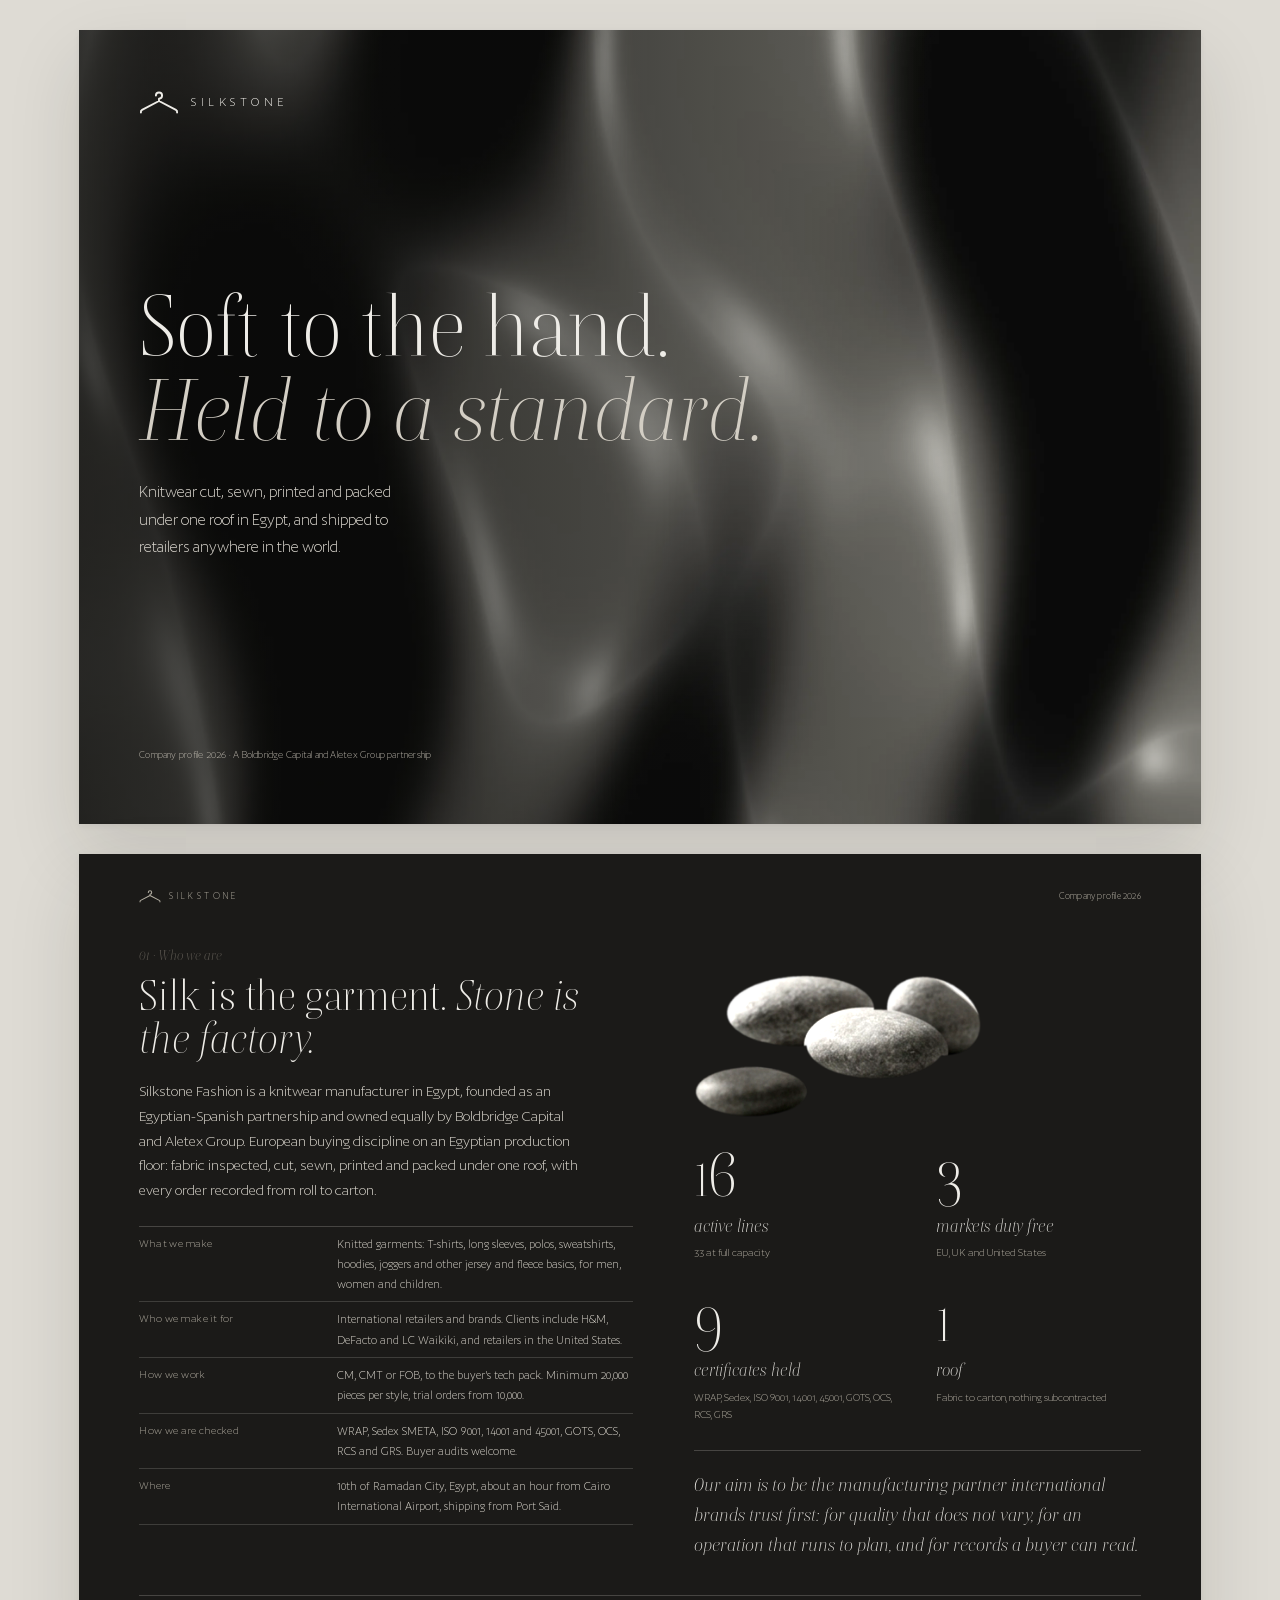
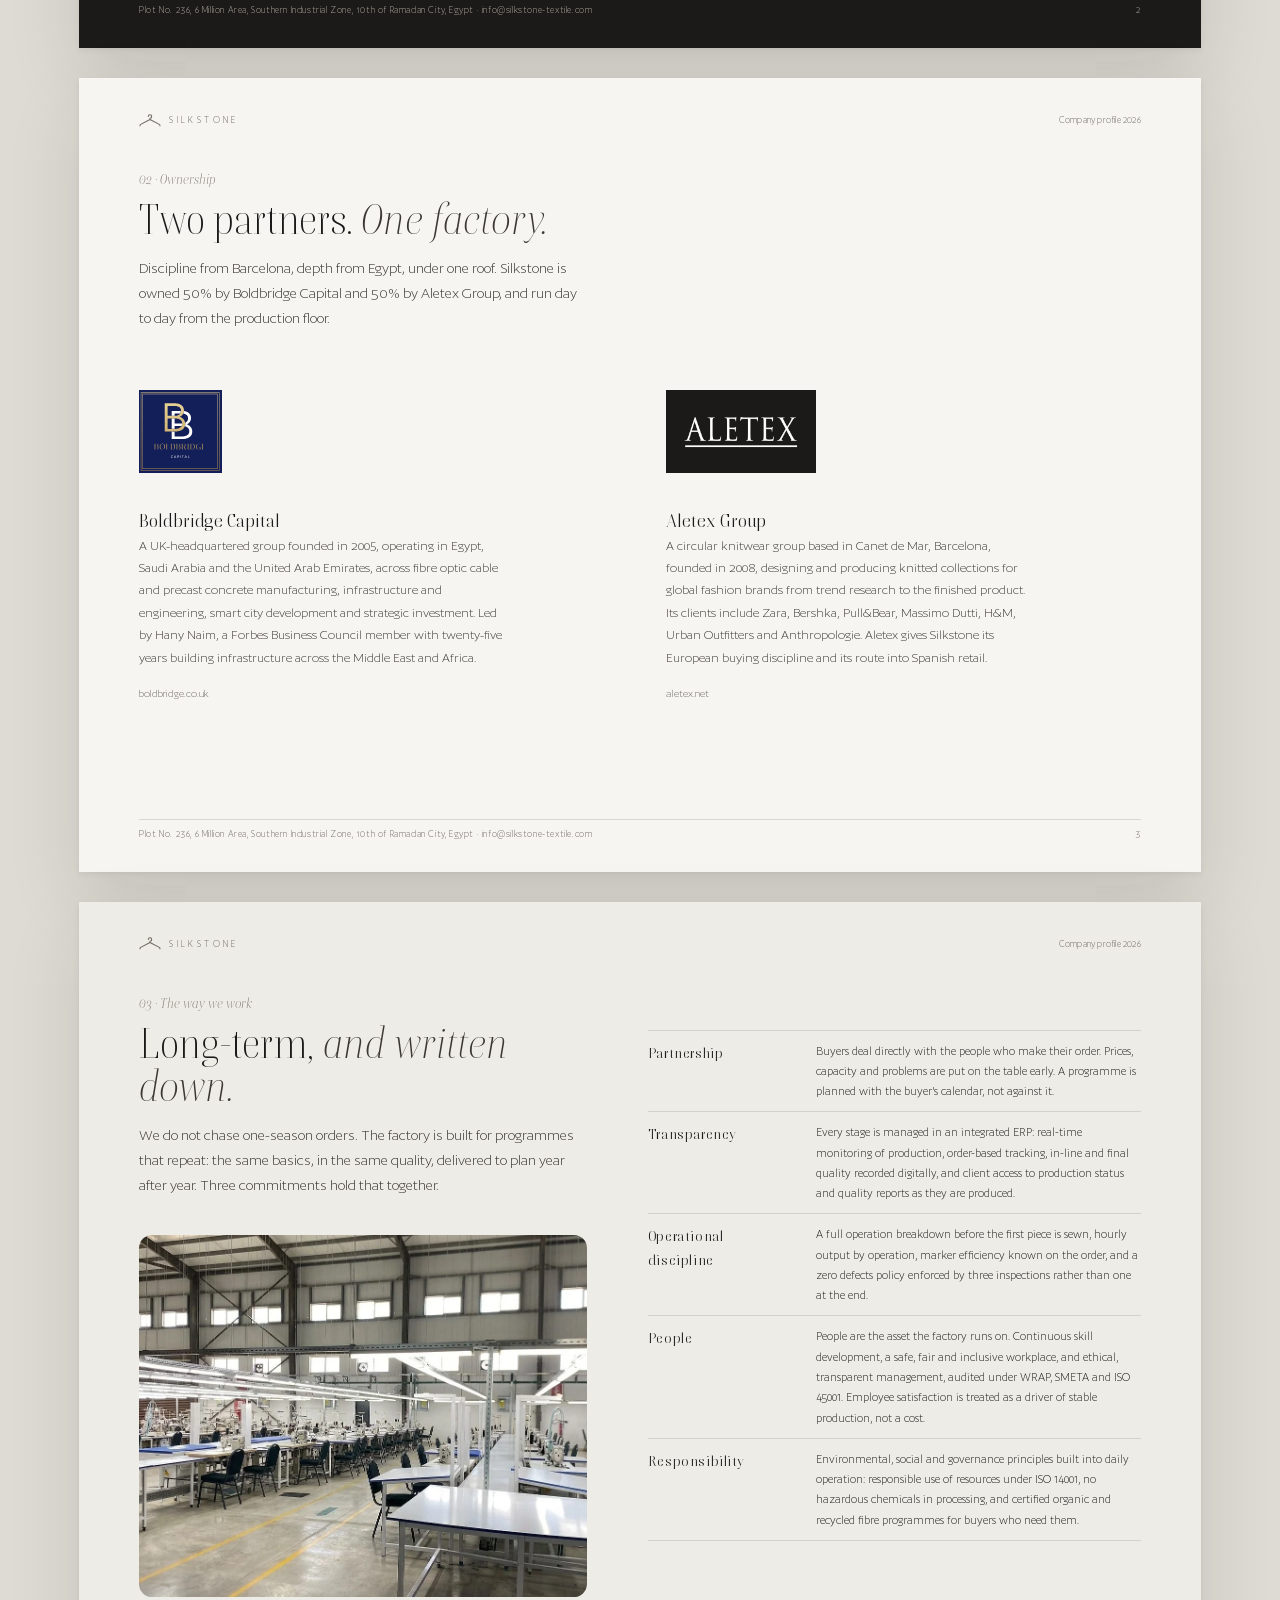
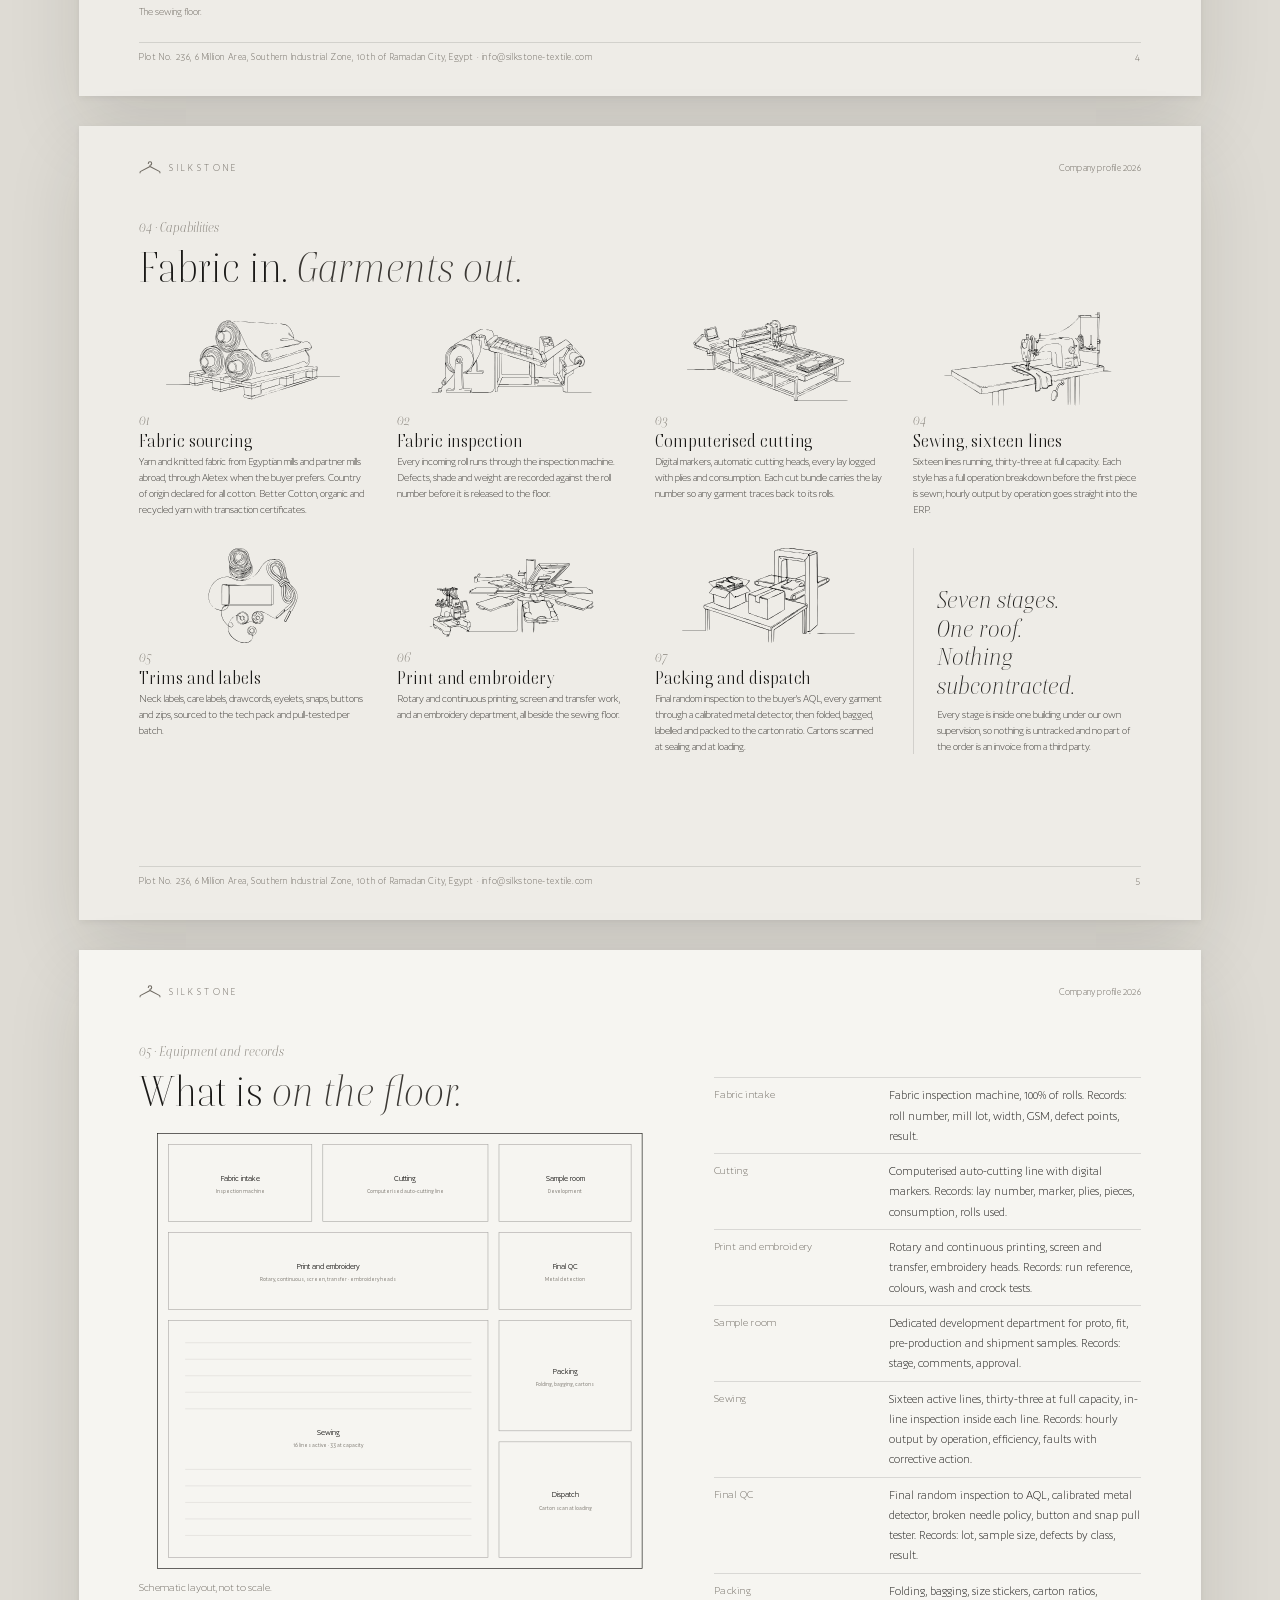
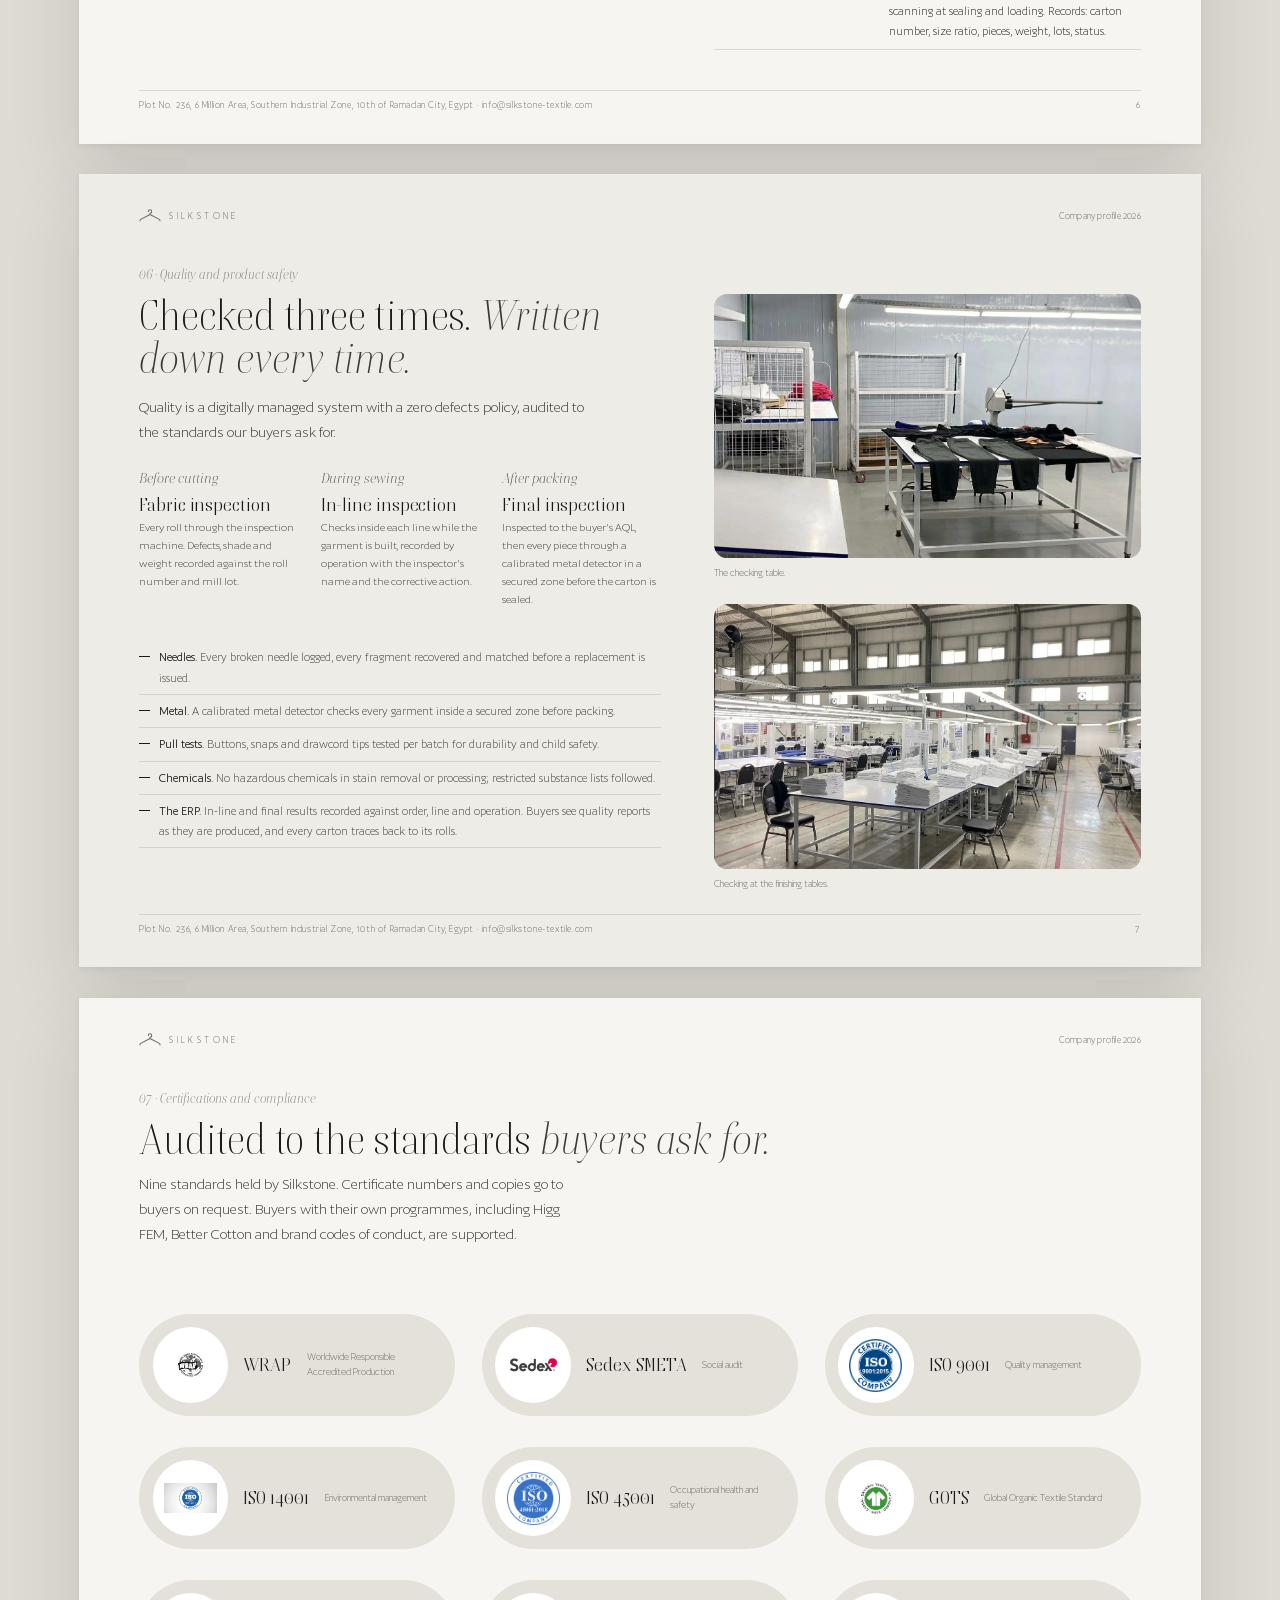
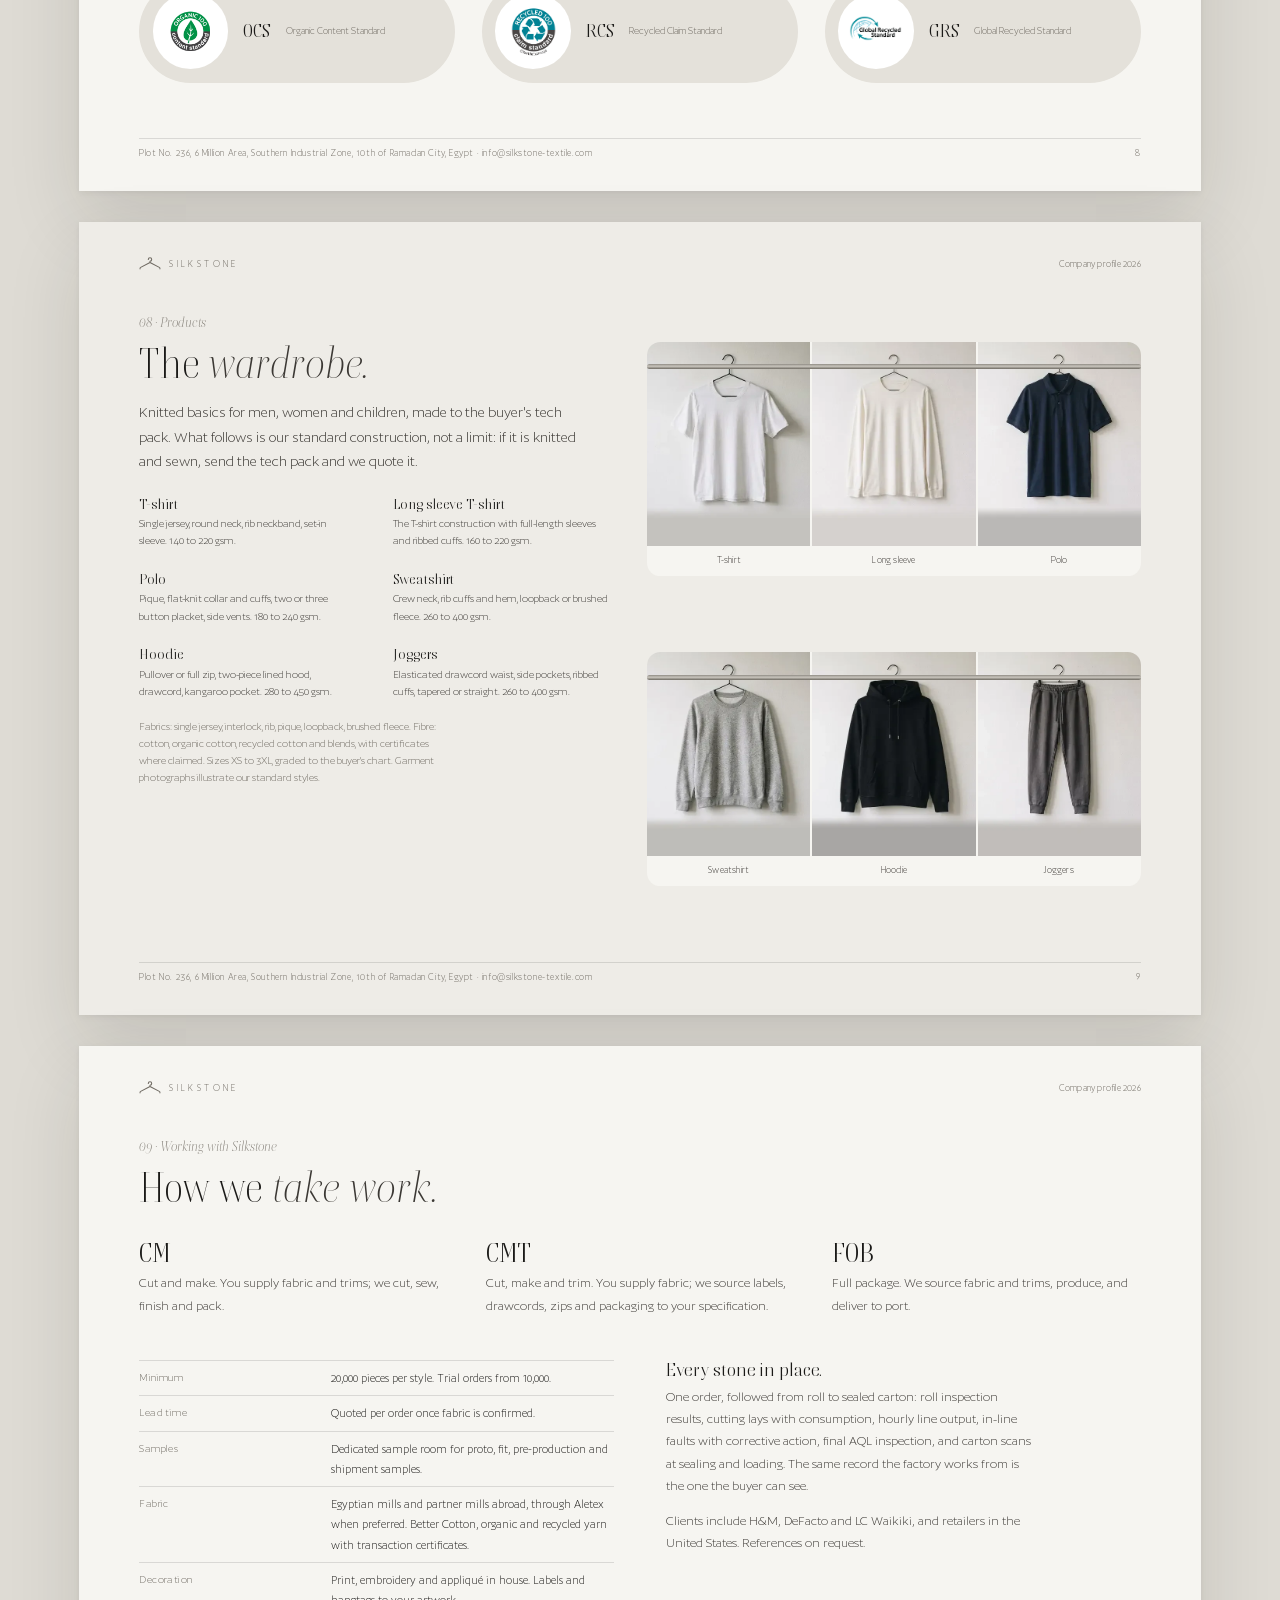
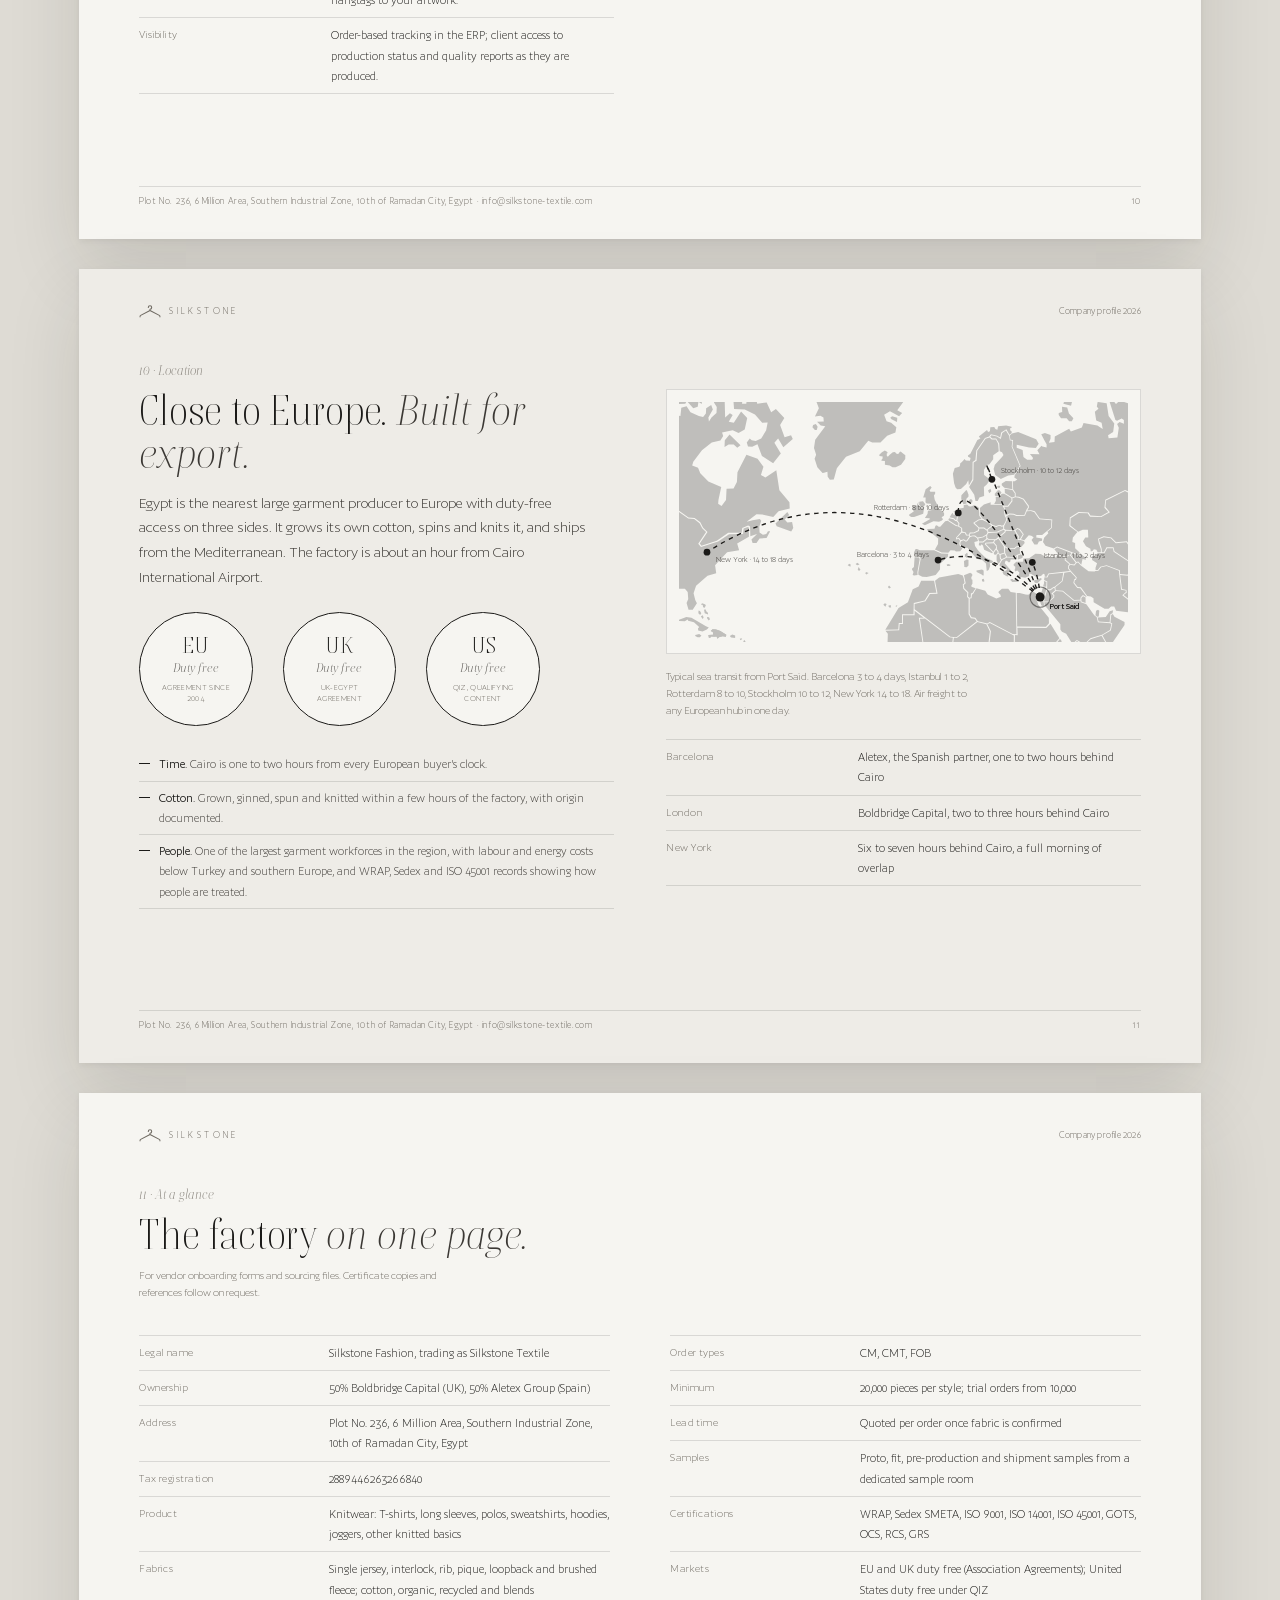
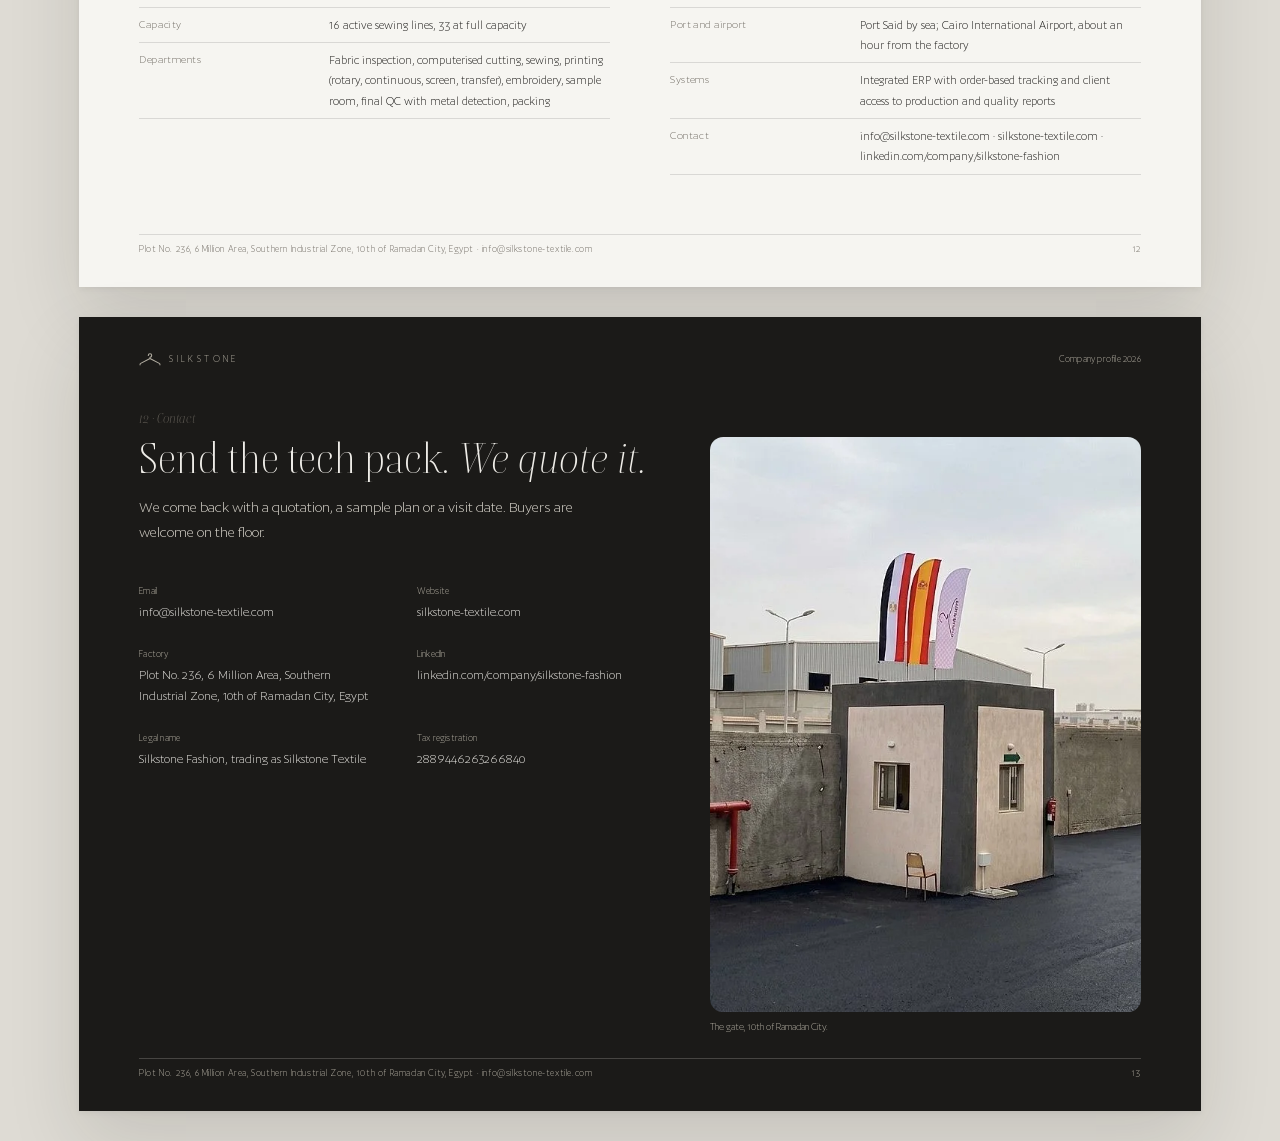
==== commit 875c82b7: "Company profile: four stones beside the key figures" ====
--- a/profile/index.html
+++ b/profile/index.html
@@ -160,6 +160,8 @@
 .fig img{border-radius:3.5mm}
 .figs b{font-family:var(--stone);font-weight:300;font-size:58pt;color:var(--bone)}
 .figs i{font-size:13pt}
+.p-stones{height:38mm;display:flex;align-items:center}.p-stones img{height:100%;width:auto;filter:brightness(1.35) contrast(1.05)}
+.dark .figs b{font-size:46pt}
 .stage h3{font-size:13pt}
 .stage.closing .silk{font-size:18pt!important}
 .rail{border-radius:3.5mm;overflow:hidden;border:0;background:var(--white)}
@@ -224,7 +226,8 @@
           <div class="row"><div class="k">Where</div><div>10th of Ramadan City, Egypt, about an hour from Cairo International Airport, shipping from Port Said.</div></div>
         </div>
       </div>
-      <div class="figs" style="grid-template-columns:1fr 1fr;gap:12mm 10mm;align-content:start;padding-top:6mm">
+      <div class="figs" style="grid-template-columns:1fr 1fr;gap:7mm 10mm;align-content:start;padding-top:0">
+        <div class="p-stones" style="grid-column:1/-1"><img src="../assets/img/stones-1335.webp" alt="Four smooth stones"></div>
         <div><b>16</b><i>active lines</i><small>33 at full capacity</small></div>
         <div><b>3</b><i>markets duty free</i><small>EU, UK and United States</small></div>
         <div><b>9</b><i>certificates held</i><small>WRAP, Sedex, ISO 9001, 14001, 45001, GOTS, OCS, RCS, GRS</small></div>
